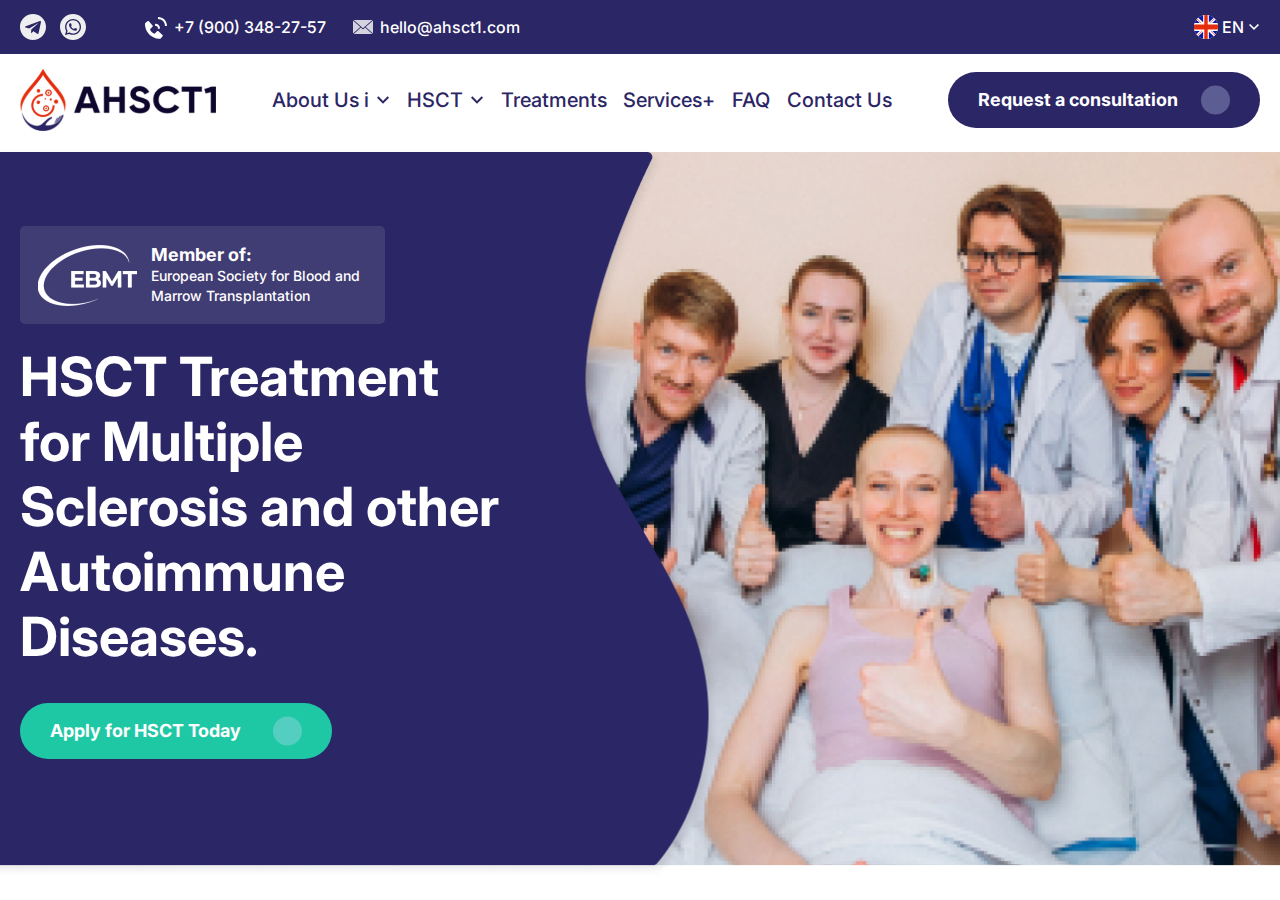
==== index.html @ 6e82b4ac "Add files via upload" ====
<!DOCTYPE html>

<html lang="ru">
	<!--Заголовок страницы, контейнер для других важных данных (не отображается)-->
	<head>
		<!--Заголовок страницы-->
		<title>Title</title>
		<link
			rel="icon"
			type="image/x-icon"
			sizes="192x192"
			href="img/favicon.ico"
		/>
		<!--===============================-->
		<!--Libs-->

			<!--JQ--><script src="libs/jquery.js"></script>

		<!--===============================-->
		<!--Css-->
			<link rel="stylesheet" href="css/style.css" />
		<!--===============================-->
		<meta charset="utf-8">
		<meta name="viewport" content="width=device-width">
		<meta name="format-detection" content="telephone=no">
	</head>
	<!-- Отображаемое тело страницы -->
	<body>
		<div class="wrapper">
			<header class="header">
				<div class="header-top">
					<div class="container">
						<div class="header-top__links">
							<div class="header-top__icon-link">
								<img src="img/header/Social.svg" alt="">
							</div>
							<div class="header-top__icon-link">
								<img src="img/header/Social2.svg" alt="">
							</div>
							<div class="header-top__link">
								<img src="img/header/Social3.svg" alt="">
								<span>
									+7 (900) 348-27-57
								</span>
							</div>
							<div class="header-top__link">
								<img src="img/header/Social4.svg" alt="">
								<span>
									hello@ahsct1.com
								</span>
							</div>
						</div>
						<div class="header-top__langvig">
							<img src="img/header/Social5.svg" alt="">
							<span>EN</span>
							<img src="img/header/Social6.svg" alt="">
						</div>
					</div>
				</div>
				<div class="header-bottom">
					<div class="container">
						<div class="header-bottom__logo">
							<img src="img/header/logo.svg" alt="">
						</div>
						<div class="header-bottom__list">
							<div class="header-bottom__link">
								About Us i <img src="img/header/Social7.svg" alt="">
							</div>
							<div class="header-bottom__link">
								HSCT <img src="img/header/Social7.svg" alt="">
							</div>
							<div class="header-bottom__link">
								Treatments
							</div>
							<div class="header-bottom__link">
								Services+
							</div>
							<div class="header-bottom__link">
								FAQ
							</div>
							<div class="header-bottom__link">
								Contact Us
							</div>
						</div>
						<div class="header-bottom__button">
							<span>
								Request a consultation
							</span>
							<img src="img/header/Social8.svg" alt="">
						</div>
					</div>
				</div>
			</header>
			<div class="index-blok">
				<div class="container">
					<div class="index-blok__body">
						<div class="index-blok__content">
							<div class="index-blok-header">
								<div class="index-blok-header__img">
									<img src="img/index-blok/2.png" alt="">
								</div>
								<div class="index-blok-header__content">
									<div class="index-blok-header__title">
										Member of:
									</div>
									<div class="index-blok-header__text">
										European Society for Blood and Marrow Transplantation
									</div>
								</div>
							</div>
							<div class="index-blok__title">
								HSCT Treatment  for Multiple Sclerosis and other Autoimmune Diseases.
							</div>
							<div class="index-blok__button">
								<span>
									Apply for HSCT Today
								</span>
								<img src="img/header/Social8.svg" alt="">
							</div>
						</div>
					</div>
				</div>
			</div>
		</div>
		<script src="js/custom.js"></script>
	</body>
</html>
---- css/style.css ----
@charset "UTF-8";
/*Обнуление*/
@import url("https://fonts.googleapis.com/css2?family=Inter:wght@400;500;700&display=swap");
* {
  padding: 0;
  margin: 0;
  border: 0; }

*, *:before, *:after {
  -moz-box-sizing: border-box;
  -webkit-box-sizing: border-box;
  box-sizing: border-box; }

:focus, :active {
  outline: none; }

a:focus, a:active {
  outline: none; }

nav, footer, header, aside {
  display: block; }

html, body {
  height: 100%;
  width: 100%;
  font-size: 100%;
  line-height: 1;
  font-size: 14px;
  -ms-text-size-adjust: 100%;
  -moz-text-size-adjust: 100%;
  -webkit-text-size-adjust: 100%; }

input, button, textarea {
  font-family: inherit; }

input::-ms-clear {
  display: none; }

button {
  cursor: pointer; }

button::-moz-focus-inner {
  padding: 0;
  border: 0; }

a, a:visited {
  text-decoration: none; }

a:hover {
  text-decoration: none; }

ul li {
  list-style: none; }

img {
  vertical-align: top; }

h1, h2, h3, h4, h5, h6 {
  font-size: inherit;
  font-weight: inherit; }

/*--------------------*/
/*Адаптив изображений*/
.ibg {
  background-position: center;
  background-size: cover;
  background-repeat: no-repeat;
  position: relative; }

.ibg img {
  width: 0;
  height: 0;
  position: absolute;
  top: 0;
  left: 0;
  opacity: 0;
  visibility: hidden; }

/*--------------------*/
@font-face {
  font-family: 'Geometria';
  src: url("../fonts/Geometria-Medium.eot");
  src: local("Geometria Medium"), local("Geometria-Medium"), url("../fonts/Geometria-Medium.eot?#iefix") format("embedded-opentype"), url("../fonts/Geometria-Medium.woff") format("woff"), url("../fonts/Geometria-Medium.ttf") format("truetype");
  font-weight: 500;
  font-style: normal; }

@font-face {
  font-family: 'Geometria';
  src: url("../fonts/Geometria.eot");
  src: local("Geometria"), url("../fonts/Geometria.eot?#iefix") format("embedded-opentype"), url("../fonts/Geometria.woff") format("woff"), url("../fonts/Geometria.ttf") format("truetype");
  font-weight: normal;
  font-style: normal; }

@font-face {
  font-family: 'Geometria';
  src: url("../fonts/Geometria-Bold.eot");
  src: local("Geometria Bold"), local("Geometria-Bold"), url("../fonts/Geometria-Bold.eot?#iefix") format("embedded-opentype"), url("../fonts/Geometria-Bold.woff") format("woff"), url("../fonts/Geometria-Bold.ttf") format("truetype");
  font-weight: bold;
  font-style: normal; }

.container {
  max-width: 1540px;
  margin: 0 auto;
  padding: 0 20px; }

@media (max-width: 1240px) {
  .container {
    max-width: 1064px; } }

@media (max-width: 1064px) {
  .container {
    max-width: 807px; } }

@media (max-width: 767px) {
  .container {
    max-width: none;
    padding: 0 15px; } }

.header-top {
  background: #2b2665;
  padding: 14px 0; }
  .header-top .container {
    font-size: 0;
    display: -webkit-box;
    display: -ms-flexbox;
    display: flex;
    -webkit-box-pack: justify;
    -ms-flex-pack: justify;
    justify-content: space-between;
    -webkit-box-align: center;
    -ms-flex-align: center;
    align-items: center; }

.header-top__links {
  display: -webkit-box;
  display: -ms-flexbox;
  display: flex;
  -webkit-box-align: center;
  -ms-flex-align: center;
  align-items: center; }

.header-top__icon-link {
  margin-right: 14px; }

.header-top__link {
  font-family: Inter;
  font-size: 16px;
  font-weight: 500;
  line-height: 19px;
  color: #fff;
  display: -webkit-box;
  display: -ms-flexbox;
  display: flex;
  -webkit-box-align: center;
  -ms-flex-align: center;
  align-items: center;
  margin-left: 45px; }
  .header-top__link img {
    margin-right: 5px; }
  .header-top__link:last-child {
    margin-left: 25px; }

.header-top__langvig {
  display: -webkit-box;
  display: -ms-flexbox;
  display: flex;
  -webkit-box-align: center;
  -ms-flex-align: center;
  align-items: center; }
  .header-top__langvig *:first-child {
    border-radius: 50%; }
  .header-top__langvig span {
    font-family: Inter;
    font-size: 16px;
    font-weight: 500;
    line-height: 19px;
    color: #fff;
    margin: 0 4px; }

.header-bottom {
  padding: 15px 0; }
  .header-bottom .container {
    font-size: 0;
    display: -webkit-box;
    display: -ms-flexbox;
    display: flex;
    -webkit-box-pack: justify;
    -ms-flex-pack: justify;
    justify-content: space-between;
    -webkit-box-align: center;
    -ms-flex-align: center;
    align-items: center; }

.header-bottom__list {
  display: -webkit-box;
  display: -ms-flexbox;
  display: flex;
  -webkit-box-pack: justify;
  -ms-flex-pack: justify;
  justify-content: space-between;
  -webkit-box-align: center;
  -ms-flex-align: center;
  align-items: center;
  -webkit-box-flex: 0;
  -ms-flex: 0 0 50%;
  flex: 0 0 50%; }

.header-bottom__link {
  font-family: Inter;
  font-size: 20px;
  font-weight: 500;
  line-height: 24px;
  color: #2b2665;
  display: -webkit-box;
  display: -ms-flexbox;
  display: flex;
  -webkit-box-align: center;
  -ms-flex-align: center;
  align-items: center; }
  .header-bottom__link img {
    margin-left: 8px; }

.header-bottom__button {
  -webkit-box-flex: 0;
  -ms-flex: 0 0 312px;
  flex: 0 0 312px;
  height: 56px;
  border-radius: 45px;
  background: #2b2665;
  padding: 0 30px;
  display: -webkit-box;
  display: -ms-flexbox;
  display: flex;
  -webkit-box-pack: justify;
  -ms-flex-pack: justify;
  justify-content: space-between;
  -webkit-box-align: center;
  -ms-flex-align: center;
  align-items: center; }
  .header-bottom__button span {
    font-family: Inter;
    font-size: 18px;
    font-weight: 700;
    line-height: 22px;
    color: #fff; }

.index-blok {
  background-image: url("../img/index-blok/1.png");
  background-position: center;
  background-size: cover;
  background-repeat: no-repeat;
  padding: 80px 0 120px; }

.index-blok__body {
  font-size: 0;
  display: -webkit-box;
  display: -ms-flexbox;
  display: flex;
  -webkit-box-pack: justify;
  -ms-flex-pack: justify;
  justify-content: space-between; }

.index-blok__content {
  -webkit-box-flex: 0;
  -ms-flex: 0 0 40%;
  flex: 0 0 40%; }

.index-blok-header {
  background: rgba(255, 255, 255, 0.1);
  border-radius: 5px;
  padding: 18px;
  max-width: 365px;
  margin-bottom: 20px;
  font-size: 0;
  display: -webkit-box;
  display: -ms-flexbox;
  display: flex;
  -webkit-box-pack: justify;
  -ms-flex-pack: justify;
  justify-content: space-between;
  -webkit-box-align: center;
  -ms-flex-align: center;
  align-items: center; }

.index-blok-header__img {
  -webkit-box-flex: 0;
  -ms-flex: 0 0 99px;
  flex: 0 0 99px; }
  .index-blok-header__img img {
    width: 100%; }

.index-blok-header__content {
  -webkit-box-flex: 1;
  -ms-flex: 1 1 auto;
  flex: 1 1 auto;
  padding-left: 14px; }

.index-blok-header__title {
  font-family: Inter;
  font-size: 18px;
  font-weight: 700;
  line-height: 22px;
  color: #fff; }

.index-blok-header__text {
  font-family: Inter;
  font-size: 14px;
  font-weight: 500;
  line-height: 20px;
  color: #fff; }

.index-blok__title {
  font-family: Inter;
  font-size: 54px;
  font-weight: 700;
  line-height: 65px;
  color: #fff;
  margin-bottom: 34px; }

.index-blok__button {
  -webkit-box-flex: 0;
  -ms-flex: 0 0 312px;
  flex: 0 0 312px;
  max-width: 312px;
  height: 56px;
  border-radius: 45px;
  background: #1fc8a5;
  padding: 0 30px;
  display: -webkit-box;
  display: -ms-flexbox;
  display: flex;
  -webkit-box-pack: justify;
  -ms-flex-pack: justify;
  justify-content: space-between;
  -webkit-box-align: center;
  -ms-flex-align: center;
  align-items: center; }
  .index-blok__button span {
    font-family: Inter;
    font-size: 18px;
    font-weight: 700;
    line-height: 22px;
    color: #fff; }
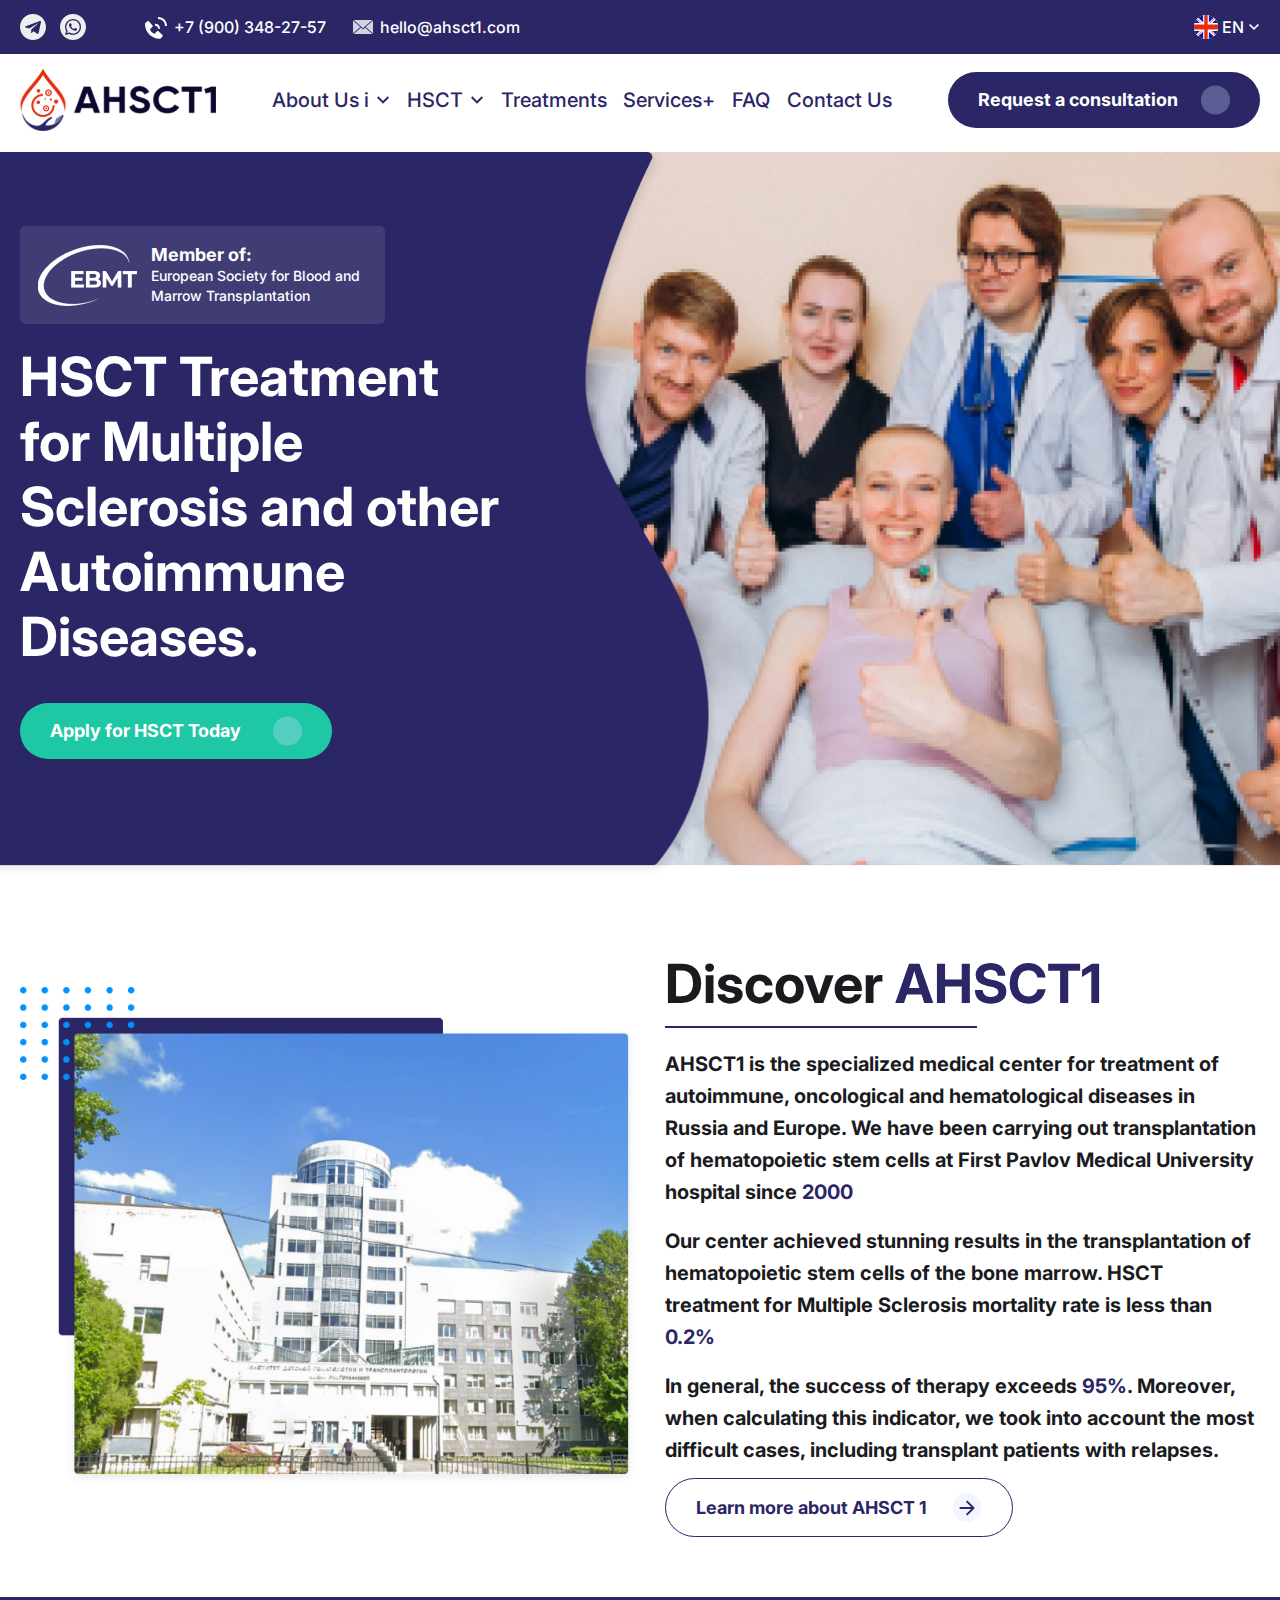
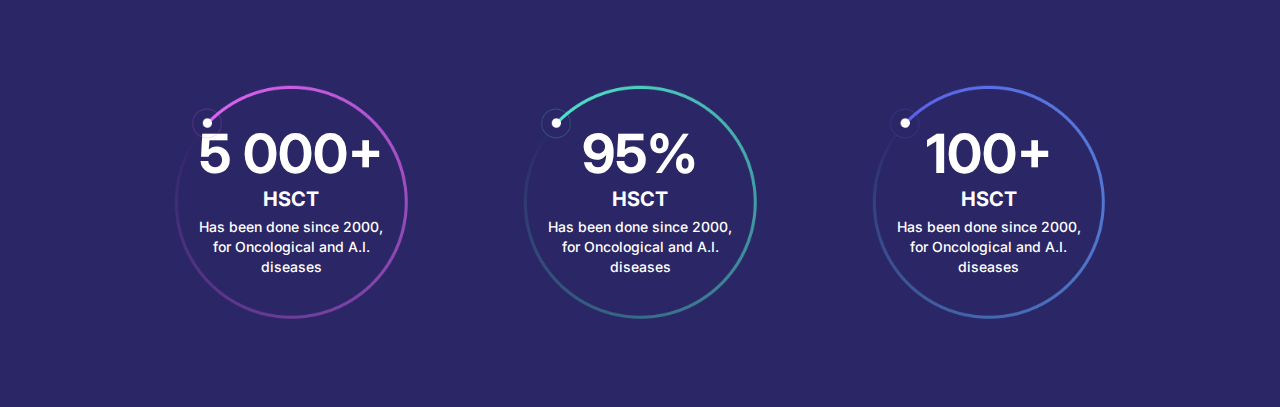
==== commit b41be8dc: "Add files via upload" ====
--- a/index.html
+++ b/index.html
@@ -122,6 +122,81 @@
 					</div>
 				</div>
 			</div>
+			<div class="text-blok">
+				<div class="container">
+					<div class="text-blok__body">
+						<div class="text-blok__img">
+							<img src="img/text-blok/1.png" alt="">
+						</div>
+						<div class="text-blok__content">
+							<div class="text-blok__title">
+								Discover <span>AHSCT1</span>
+							</div>
+							<div class="text-blok__text">
+								<p>
+									AHSCT1 is the specialized medical center for treatment of autoimmune, oncological and hematological diseases in Russia and Europe.
+									We have been carrying out transplantation of hematopoietic stem cells at First Pavlov Medical University hospital since <span>2000</span>
+								</p>
+								<p>
+									Our center achieved stunning results in the transplantation of
+									hematopoietic stem cells of the bone marrow. HSCT treatment for Multiple Sclerosis mortality rate is less than <span>0.2%</span>
+								</p>
+								<p>
+									In general, the success of therapy exceeds <span>95%</span>. Moreover, when calculating this indicator, we took into account the most difficult cases, including transplant patients with relapses.
+								</p>
+							</div>
+							<div class="text-blok__button">
+								<span>
+									Learn more about AHSCT 1
+								</span>
+								<img src="img/text-blok/2.svg" alt="">
+							</div>
+						</div>
+					</div>
+				</div>
+			</div>
+			<div class="statistics">
+				<div class="container">
+					<div class="statistics__body">
+						<div class="statistics-blok">
+							<img src="img/statistics/1.png" alt="">
+							<div class="statistics-blok__title">
+								5 000+
+							</div>
+							<div class="statistics-blok__sub-title">
+								HSCT
+							</div>
+							<div class="statistics-blok__text">
+								Has been done since 2000, for Oncological and A.I. diseases
+							</div>
+						</div>
+						<div class="statistics-blok">
+							<img src="img/statistics/2.png" alt="">
+							<div class="statistics-blok__title">
+								95%
+							</div>
+							<div class="statistics-blok__sub-title">
+								HSCT
+							</div>
+							<div class="statistics-blok__text">
+								Has been done since 2000, for Oncological and A.I. diseases
+							</div>
+						</div>
+						<div class="statistics-blok">
+							<img src="img/statistics/3.png" alt="">
+							<div class="statistics-blok__title">
+								100+
+							</div>
+							<div class="statistics-blok__sub-title">
+								HSCT
+							</div>
+							<div class="statistics-blok__text">
+								Has been done since 2000, for Oncological and A.I. diseases
+							</div>
+						</div>
+					</div>
+				</div>
+			</div>
 		</div>
 		<script src="js/custom.js"></script>
 	</body>
--- a/css/style.css
+++ b/css/style.css
@@ -341,3 +341,160 @@
     font-weight: 700;
     line-height: 22px;
     color: #fff; }
+
+.text-blok {
+  padding: 60px 0; }
+
+.text-blok__body {
+  font-size: 0;
+  display: -webkit-box;
+  display: -ms-flexbox;
+  display: flex;
+  -webkit-box-pack: justify;
+  -ms-flex-pack: justify;
+  justify-content: space-between;
+  -webkit-box-align: center;
+  -ms-flex-align: center;
+  align-items: center; }
+
+.text-blok__img {
+  -webkit-box-flex: 0;
+  -ms-flex: 0 0 50%;
+  flex: 0 0 50%; }
+  .text-blok__img img {
+    width: 100%; }
+
+.text-blok__content {
+  -webkit-box-flex: 0;
+  -ms-flex: 0 0 48%;
+  flex: 0 0 48%; }
+
+.text-blok__title {
+  font-family: Inter;
+  font-size: 54px;
+  font-weight: 700;
+  line-height: 65px;
+  color: #1a1b1e;
+  padding: 12px 0;
+  margin-bottom: 20px;
+  position: relative; }
+  .text-blok__title span {
+    color: #2b2665; }
+  .text-blok__title:before {
+    content: "";
+    display: block;
+    position: absolute;
+    left: 0;
+    bottom: 0;
+    width: 100%;
+    height: 2px;
+    max-width: 312px;
+    background: #2b2665; }
+
+.text-blok__text {
+  margin-bottom: 12px; }
+  .text-blok__text p {
+    font-family: Inter;
+    font-size: 20px;
+    font-weight: 700;
+    line-height: 32px;
+    color: #1a1b1e;
+    margin-bottom: 17px; }
+  .text-blok__text p:last-child {
+    margin-bottom: 0px; }
+  .text-blok__text p span {
+    color: #2b2665; }
+
+.text-blok__button {
+  max-width: 348px;
+  height: 59px;
+  border-radius: 49px;
+  border: 1px solid #2b2665;
+  padding: 0 30px;
+  font-size: 0;
+  display: -webkit-box;
+  display: -ms-flexbox;
+  display: flex;
+  -webkit-box-pack: justify;
+  -ms-flex-pack: justify;
+  justify-content: space-between;
+  -webkit-box-align: center;
+  -ms-flex-align: center;
+  align-items: center; }
+  .text-blok__button span {
+    font-family: Inter;
+    font-size: 18px;
+    font-weight: 700;
+    line-height: 22px;
+    color: #2b2665; }
+
+.statistics {
+  background: #2b2665;
+  padding: 60px 0; }
+
+.statistics__body {
+  font-size: 0;
+  display: -webkit-box;
+  display: -ms-flexbox;
+  display: flex;
+  -webkit-box-pack: justify;
+  -ms-flex-pack: justify;
+  justify-content: space-between;
+  -webkit-box-align: center;
+  -ms-flex-align: center;
+  align-items: center;
+  padding: 0 155px; }
+
+.statistics-blok {
+  -webkit-box-flex: 0;
+  -ms-flex: 0 0 25%;
+  flex: 0 0 25%;
+  padding: 70px 15px;
+  position: relative;
+  display: -webkit-box;
+  display: -ms-flexbox;
+  display: flex;
+  -webkit-box-pack: center;
+  -ms-flex-pack: center;
+  justify-content: center;
+  -webkit-box-align: center;
+  -ms-flex-align: center;
+  align-items: center;
+  -webkit-box-orient: vertical;
+  -webkit-box-direction: normal;
+  -ms-flex-direction: column;
+  flex-direction: column; }
+  .statistics-blok img {
+    position: absolute;
+    left: 50%;
+    top: 50%;
+    -webkit-transform: translate(-50%, -50%);
+    -ms-transform: translate(-50%, -50%);
+    transform: translate(-50%, -50%);
+    width: 100%; }
+
+.statistics-blok__title {
+  font-family: Inter;
+  font-size: 54px;
+  font-weight: 700;
+  line-height: 100%;
+  text-align: center;
+  color: #fff;
+  margin-bottom: 4px; }
+
+.statistics-blok__sub-title {
+  font-family: Inter;
+  font-size: 20px;
+  font-weight: 700;
+  line-height: 28px;
+  text-align: center;
+  color: #fff;
+  margin-bottom: 4px; }
+
+.statistics-blok__text {
+  font-family: Inter;
+  font-size: 14px;
+  font-weight: 500;
+  line-height: 20px;
+  text-align: center;
+  color: #fff; }
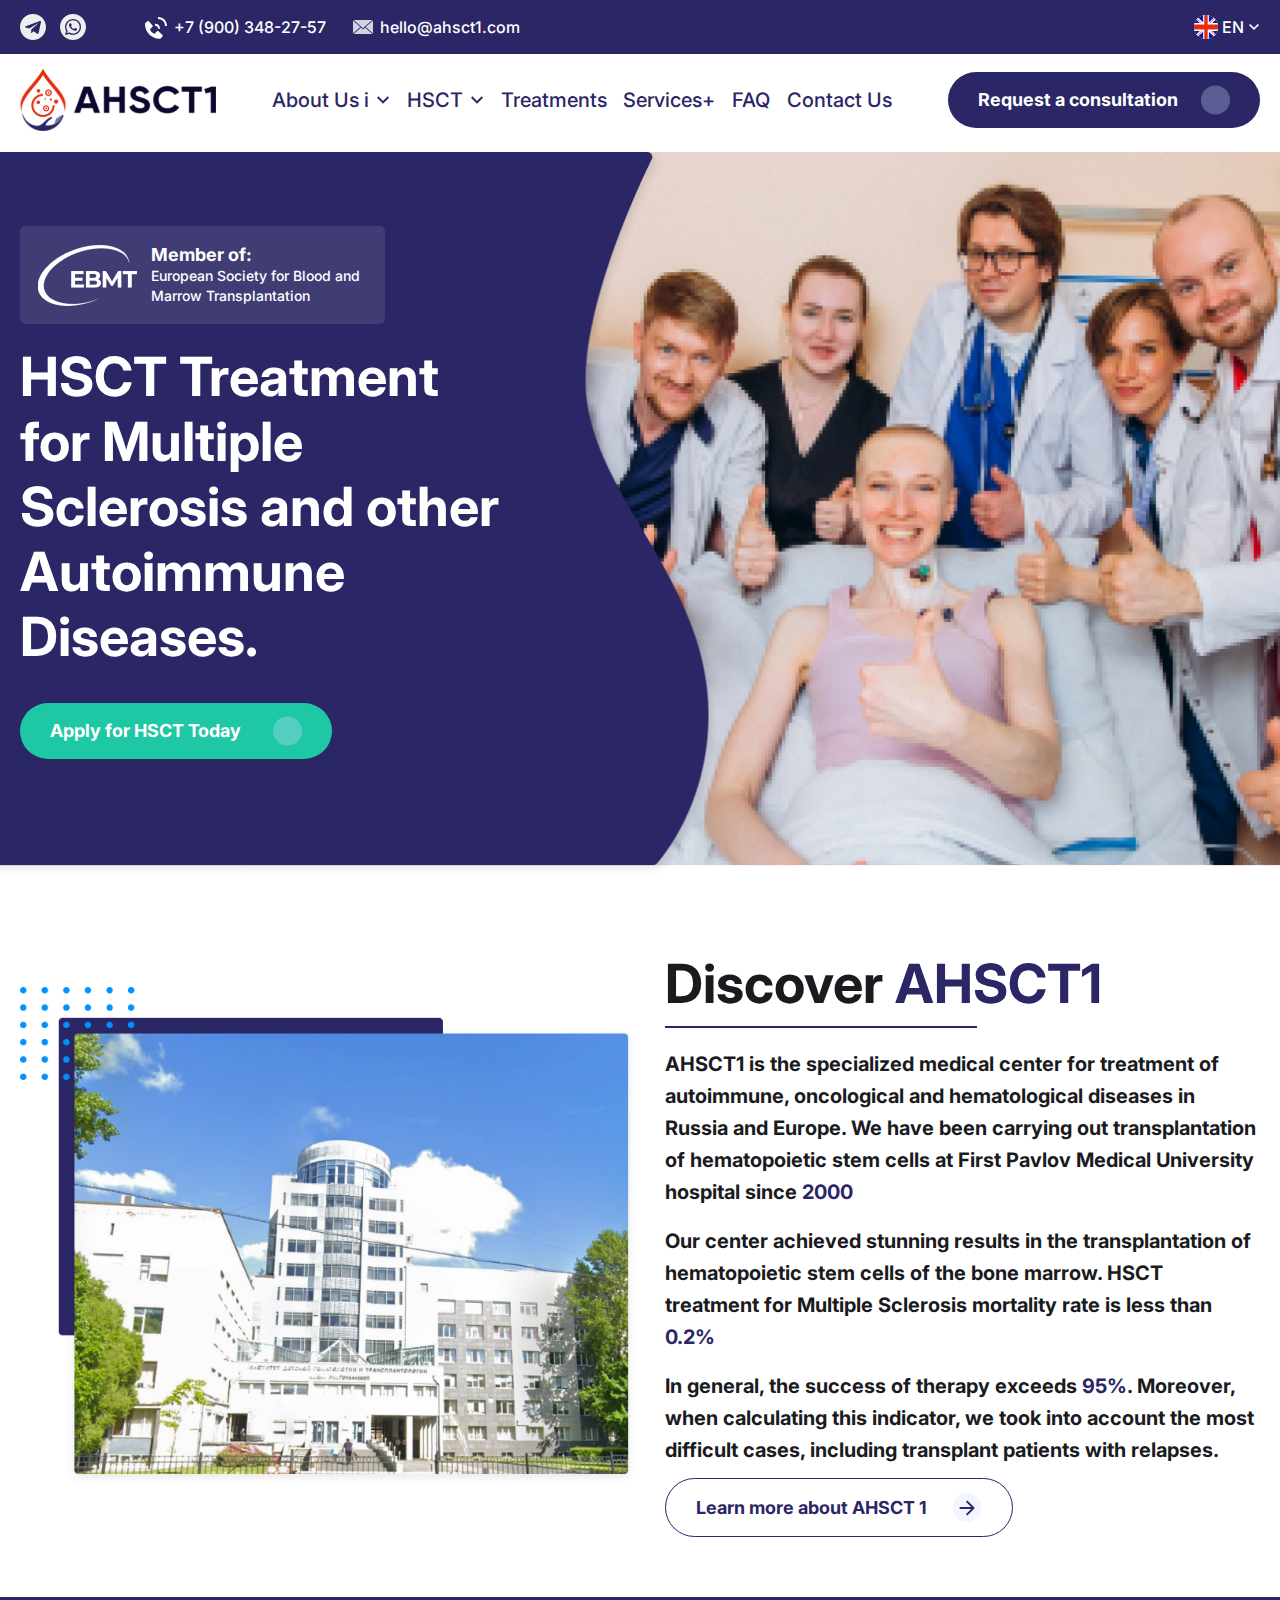
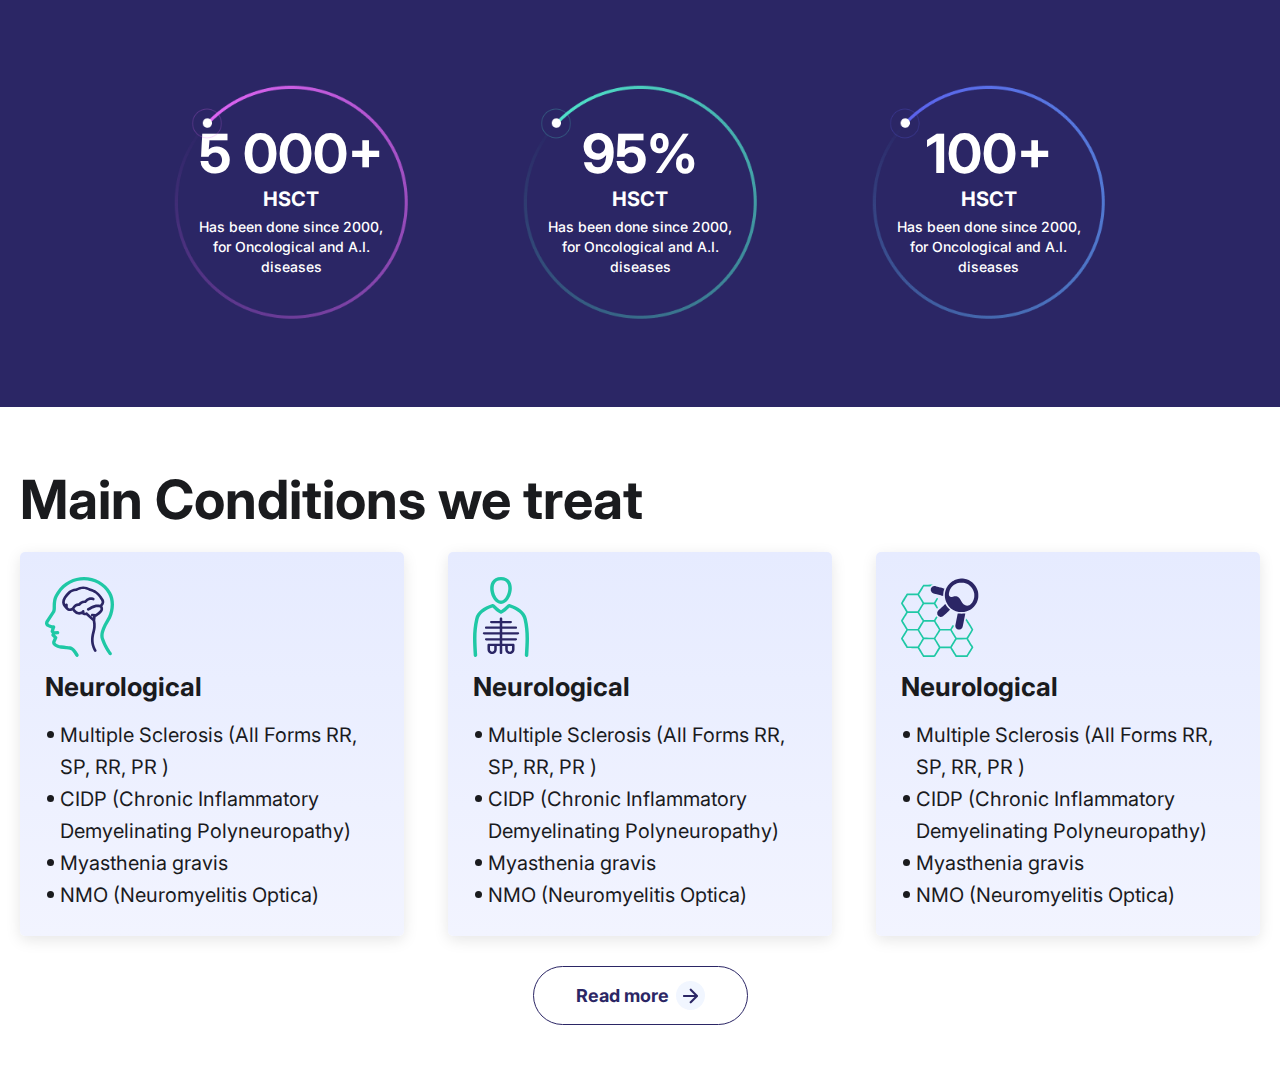
==== commit 7c8bf32e: "Add files via upload" ====
--- a/index.html
+++ b/index.html
@@ -197,6 +197,87 @@
 					</div>
 				</div>
 			</div>
+			<div class="diseases">
+				<div class="container">
+					<div class="diseases__title">
+						Main Conditions we treat
+					</div>
+					<div class="diseases__body">
+						<div class="diseases-blok">
+							<div class="diseases-blok__img">
+								<img src="img/diseases/icon.svg" alt="">
+							</div>
+							<div class="diseases-blok__title">
+								Neurological
+							</div>
+							<div class="diseases-blok__list">
+								<p>
+									Multiple Sclerosis (All Forms RR, SP, RR, PR )
+								</p>
+								<p>
+									CIDP (Chronic Inflammatory Demyelinating Polyneuropathy)
+								</p>
+								<p>
+									Myasthenia gravis
+								</p>
+								<p>
+									NMO (Neuromyelitis Optica)
+								</p>
+							</div>
+						</div>
+						<div class="diseases-blok">
+							<div class="diseases-blok__img">
+								<img src="img/diseases/icon2.svg" alt="">
+							</div>
+							<div class="diseases-blok__title">
+								Neurological
+							</div>
+							<div class="diseases-blok__list">
+								<p>
+									Multiple Sclerosis (All Forms RR, SP, RR, PR )
+								</p>
+								<p>
+									CIDP (Chronic Inflammatory Demyelinating Polyneuropathy)
+								</p>
+								<p>
+									Myasthenia gravis
+								</p>
+								<p>
+									NMO (Neuromyelitis Optica)
+								</p>
+							</div>
+						</div>
+						<div class="diseases-blok">
+							<div class="diseases-blok__img">
+								<img src="img/diseases/icon3.svg" alt="">
+							</div>
+							<div class="diseases-blok__title">
+								Neurological
+							</div>
+							<div class="diseases-blok__list">
+								<p>
+									Multiple Sclerosis (All Forms RR, SP, RR, PR )
+								</p>
+								<p>
+									CIDP (Chronic Inflammatory Demyelinating Polyneuropathy)
+								</p>
+								<p>
+									Myasthenia gravis
+								</p>
+								<p>
+									NMO (Neuromyelitis Optica)
+								</p>
+							</div>
+						</div>
+					</div>
+					<div class="diseases-button">
+						<span>
+							Read more
+						</span>
+						<img src="img/diseases/1.png" alt="">
+					</div>
+				</div>
+			</div>
 		</div>
 		<script src="js/custom.js"></script>
 	</body>
--- a/css/style.css
+++ b/css/style.css
@@ -498,3 +498,93 @@
   line-height: 20px;
   text-align: center;
   color: #fff; }
+
+.diseases {
+  padding: 60px 0; }
+
+.diseases__title {
+  font-family: Inter;
+  font-size: 54px;
+  font-weight: 700;
+  line-height: 65px;
+  margin-bottom: 20px;
+  color: #1a1b1e; }
+
+.diseases__body {
+  font-size: 0;
+  display: -webkit-box;
+  display: -ms-flexbox;
+  display: flex;
+  -webkit-box-pack: justify;
+  -ms-flex-pack: justify;
+  justify-content: space-between; }
+
+.diseases-blok {
+  -webkit-box-flex: 0;
+  -ms-flex: 0 0 31%;
+  flex: 0 0 31%;
+  background: -webkit-gradient(linear, left top, left bottom, from(#E6EBFF), to(#F2F4FF));
+  background: -webkit-linear-gradient(top, #E6EBFF 0%, #F2F4FF 100%);
+  background: -o-linear-gradient(top, #E6EBFF 0%, #F2F4FF 100%);
+  background: linear-gradient(180deg, #E6EBFF 0%, #F2F4FF 100%);
+  -webkit-box-shadow: 0px 4px 15px 0px rgba(0, 0, 0, 0.1);
+  box-shadow: 0px 4px 15px 0px rgba(0, 0, 0, 0.1);
+  border-radius: 5px;
+  padding: 25px; }
+
+.diseases-blok__img {
+  height: 80px;
+  margin-bottom: 14px; }
+  .diseases-blok__img img {
+    height: 100%; }
+
+.diseases-blok__title {
+  font-family: Inter;
+  font-size: 26px;
+  font-weight: 700;
+  line-height: 31px;
+  margin-bottom: 17px;
+  color: #1a1b1e; }
+
+.diseases-blok__list p {
+  font-family: Inter;
+  font-size: 20px;
+  font-weight: 400;
+  line-height: 32px;
+  color: #1a1b1e;
+  padding-left: 15px;
+  position: relative; }
+
+.diseases-blok__list p:before {
+  content: "";
+  width: 7px;
+  height: 7px;
+  border-radius: 50%;
+  position: absolute;
+  display: block;
+  left: 2px;
+  top: 12px;
+  background: #1a1b1e; }
+
+.diseases-button {
+  border: 1px solid #2b2665;
+  width: 215px;
+  height: 59px;
+  border-radius: 49px;
+  margin: 30px auto 0;
+  display: -webkit-box;
+  display: -ms-flexbox;
+  display: flex;
+  -webkit-box-pack: center;
+  -ms-flex-pack: center;
+  justify-content: center;
+  -webkit-box-align: center;
+  -ms-flex-align: center;
+  align-items: center; }
+  .diseases-button span {
+    font-family: Inter;
+    font-size: 18px;
+    font-weight: 700;
+    line-height: 22px;
+    color: #2b2665;
+    padding-right: 7px; }
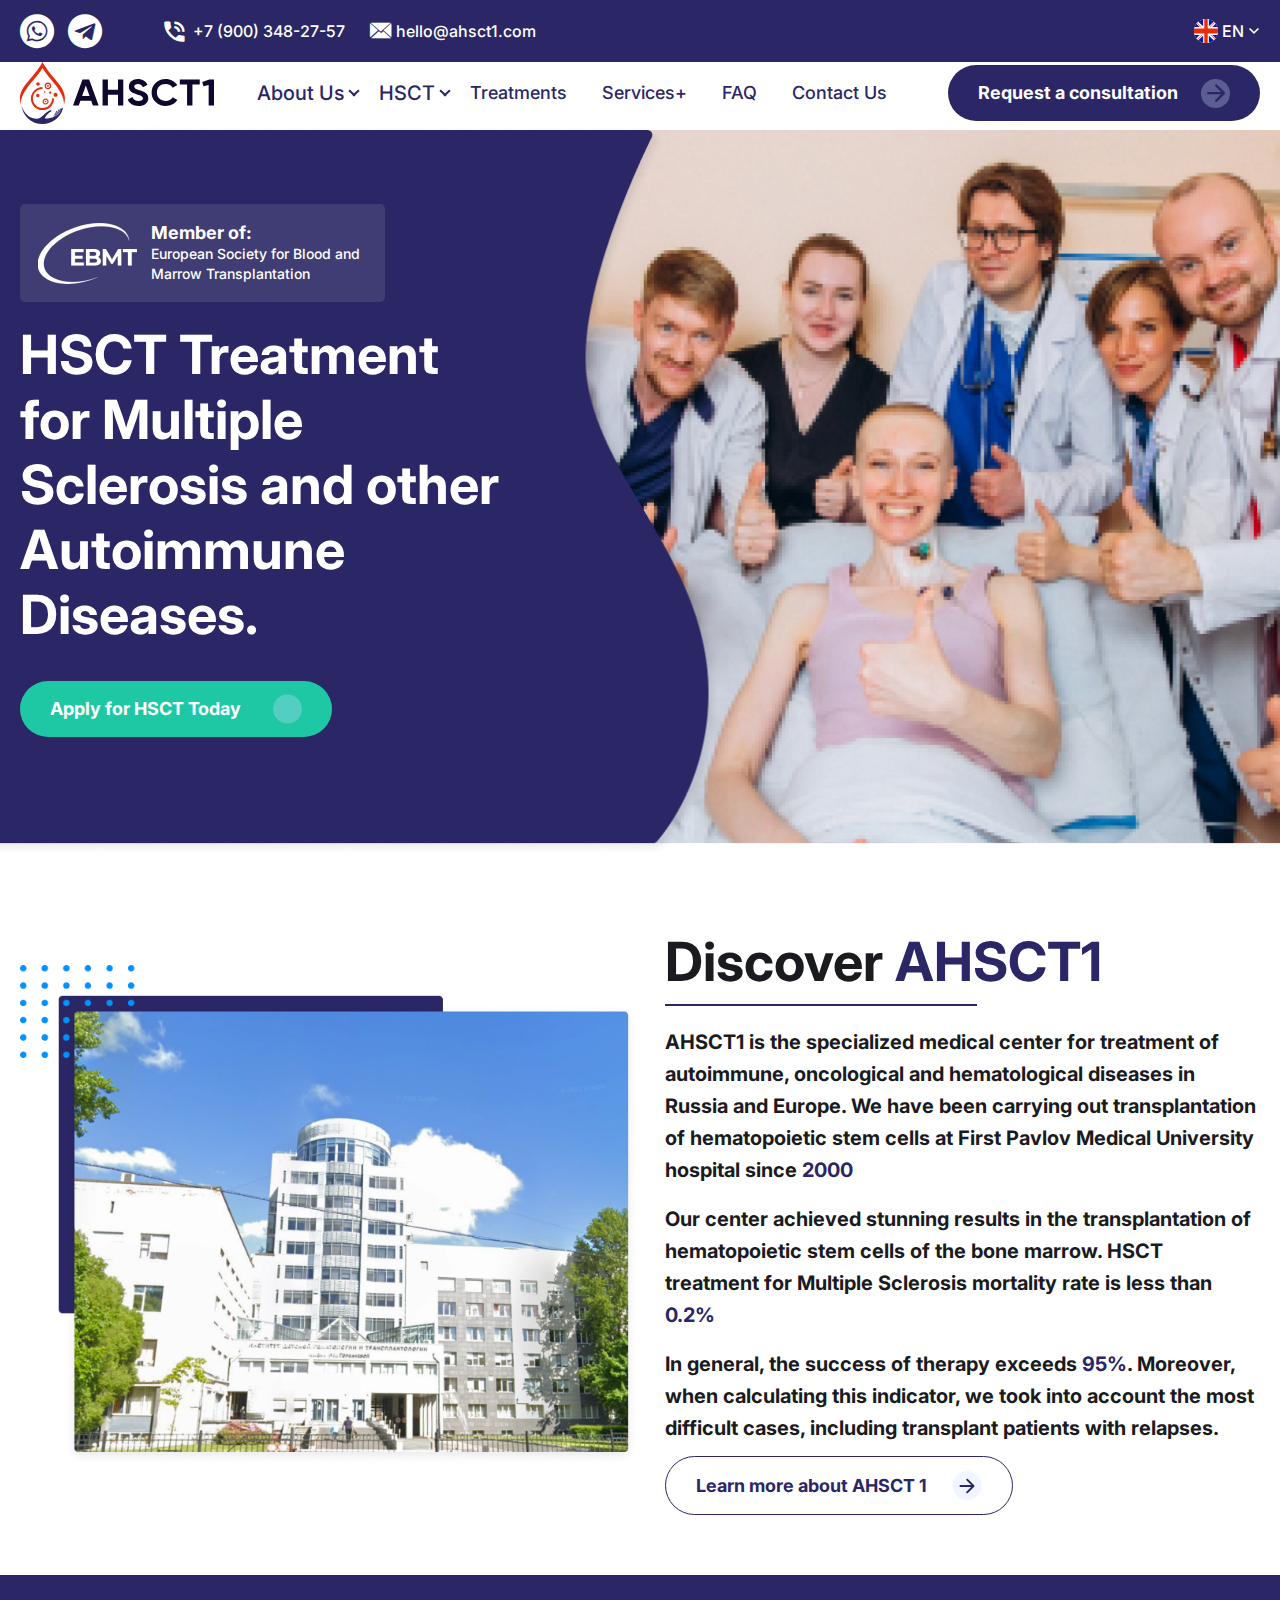
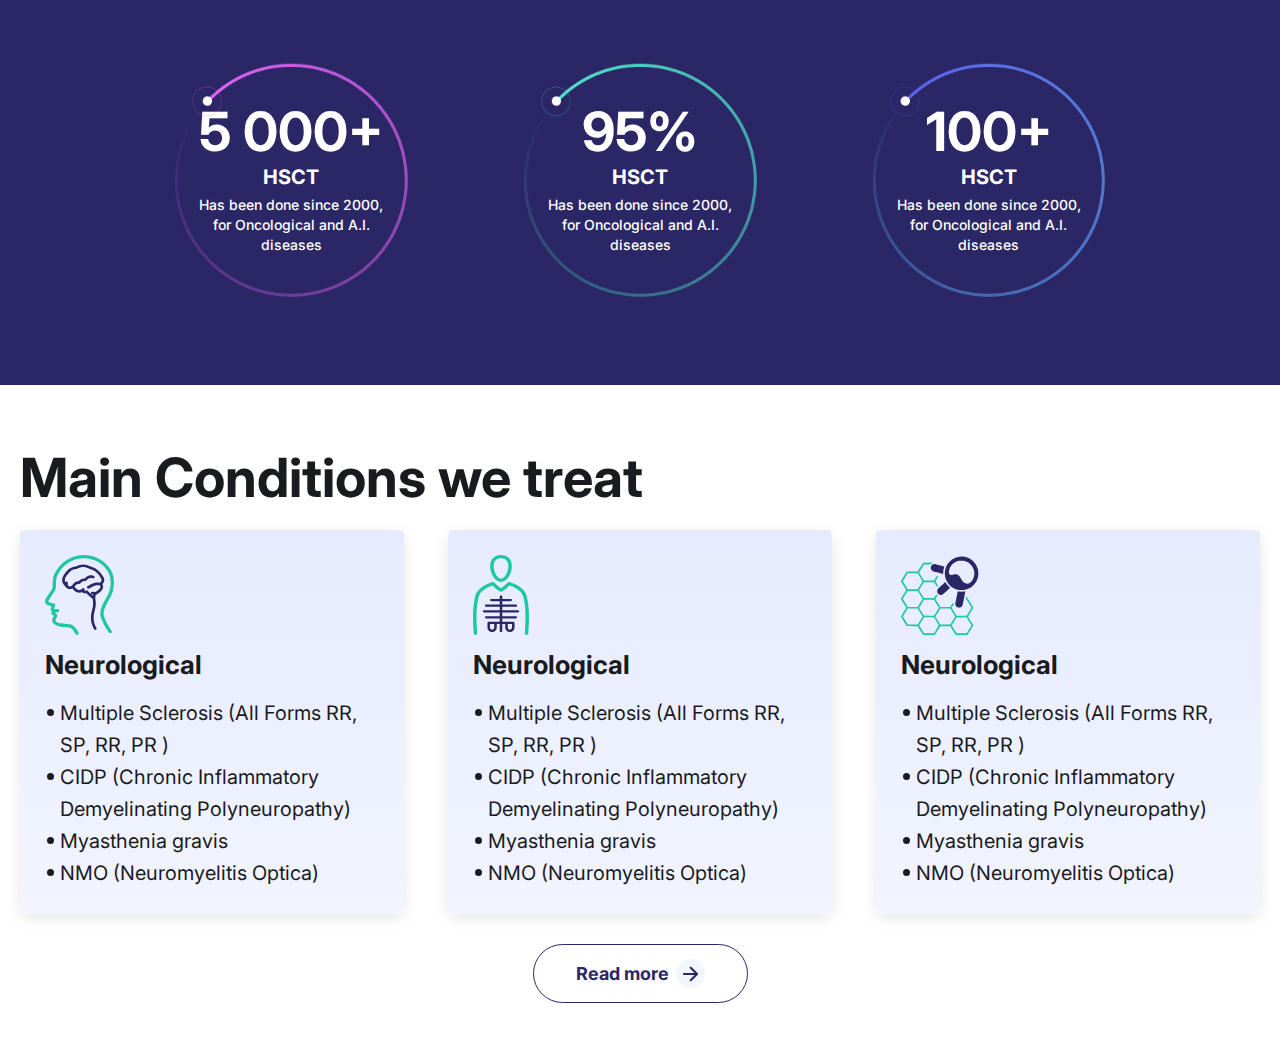
==== commit 42e20772: "Add files via upload" ====
--- a/index.html
+++ b/index.html
@@ -31,24 +31,20 @@
 				<div class="header-top">
 					<div class="container">
 						<div class="header-top__links">
-							<div class="header-top__icon-link">
-								<img src="img/header/Social.svg" alt="">
-							</div>
-							<div class="header-top__icon-link">
-								<img src="img/header/Social2.svg" alt="">
-							</div>
-							<div class="header-top__link">
-								<img src="img/header/Social3.svg" alt="">
-								<span>
+							<a href="#" class="header-top__icon-link icon-watsap"></a>
+							<a href="#" class="header-top__icon-link icon-telegram"></a>
+							<a href="#" class="header-top__link">
+								<span class="header-top__link_icon icon-phone_in_talk"></span>
+								<span class="text">
 									+7 (900) 348-27-57
 								</span>
-							</div>
-							<div class="header-top__link">
-								<img src="img/header/Social4.svg" alt="">
-								<span>
+							</a>
+							<a href="#" class="header-top__link">
+								<span class="header-top__link_icon icon-envelope"></span>
+								<span class="text">
 									hello@ahsct1.com
 								</span>
-							</div>
+							</a>
 						</div>
 						<div class="header-top__langvig">
 							<img src="img/header/Social5.svg" alt="">
@@ -59,34 +55,80 @@
 				</div>
 				<div class="header-bottom">
 					<div class="container">
-						<div class="header-bottom__logo">
+						<a href="" class="header-bottom__logo">
 							<img src="img/header/logo.svg" alt="">
-						</div>
-						<div class="header-bottom__list">
-							<div class="header-bottom__link">
-								About Us i <img src="img/header/Social7.svg" alt="">
-							</div>
-							<div class="header-bottom__link">
-								HSCT <img src="img/header/Social7.svg" alt="">
-							</div>
-							<div class="header-bottom__link">
-								Treatments
-							</div>
-							<div class="header-bottom__link">
-								Services+
-							</div>
-							<div class="header-bottom__link">
-								FAQ
-							</div>
-							<div class="header-bottom__link">
-								Contact Us
-							</div>
-						</div>
+						</a>
+						<nav data-da=".burger-wrapper__bodu, 767, last" class="header__nav">
+							<ul data-spollers="767,max" data-one-spoller class="header__list menu__list">
+								<li class="header__link _header-list-wrapper">
+									<div class="header__link_title menu__link">
+										<a href="" class="link-white-hover">About Us</a>
+										<span class="header__link_icon _menu__icon"></span>
+									</div>
+									<button tabindex="-1" type="button" data-spoller class="header-button-mb"></button>
+									<ul class="menu__sub-list _menu__wrapper">
+										<li>
+											<a href="#" class="menu__sub-link link-blek-hover">Trading Platform</a>
+										</li>
+										<li>
+											<a href="#" class="menu__sub-link link-blek-hover">Account Types</a>
+										</li>
+										<li>
+											<a href="#" class="menu__sub-link link-blek-hover">Deposit & Withdrawals</a>
+										</li>
+										<li>
+											<a href="#" class="menu__sub-link link-blek-hover">Economic Calendar</a>
+										</li>
+										<li>
+											<a href="#" class="menu__sub-link link-blek-hover">Promotions</a>
+										</li>
+									</ul>
+								</li>
+								<li class="header__link _header-list-wrapper">
+									<div class="header__link_title menu__link">
+										<a href="" class="link-white-hover">HSCT</a>
+										<span class="header__link_icon _menu__icon"></span>
+									</div>
+									<button tabindex="-1" type="button" data-spoller class="header-button-mb"></button>
+									<ul class="menu__sub-list _menu__wrapper">
+										<li>
+											<a href="#" class="menu__sub-link link-blek-hover">Chapter N1</a>
+										</li>
+										<li>
+											<a href="#" class="menu__sub-link link-blek-hover">Chapter N2</a>
+										</li>
+										<li>
+											<a href="#" class="menu__sub-link link-blek-hover">Chapter N3</a>
+										</li>
+									</ul>
+								</li>
+								<li class="header__link">
+									<a href="" class="menu__link link-white-hover">
+										Treatments
+									</a>
+								</li>
+								<li class="header__link">
+									<a href="" class="menu__link link-white-hover">
+										Services+
+									</a>
+								</li>
+								<li class="header__link">
+									<a href="" class="menu__link link-white-hover">
+										FAQ
+									</a>
+								</li>
+								<li class="header__link">
+									<a href="" class="menu__link link-white-hover">
+										Contact Us
+									</a>
+								</li>
+							</ul>
+						</nav>
 						<div class="header-bottom__button">
-							<span>
+							<span class="header-bottom__button_text">
 								Request a consultation
 							</span>
-							<img src="img/header/Social8.svg" alt="">
+							<span class="header-bottom__button_icon icon-button"></span>
 						</div>
 					</div>
 				</div>
--- a/css/style.css
+++ b/css/style.css
@@ -97,6 +97,69 @@
   src: local("Geometria Bold"), local("Geometria-Bold"), url("../fonts/Geometria-Bold.eot?#iefix") format("embedded-opentype"), url("../fonts/Geometria-Bold.woff") format("woff"), url("../fonts/Geometria-Bold.ttf") format("truetype");
   font-weight: bold;
   font-style: normal; }
+
+@font-face {
+  font-family: 'icomoon';
+  src: url("../fonts/icomoon.eot?wuj431");
+  src: url("../fonts/icomoon.eot?wuj431#iefix") format("embedded-opentype"), url("../fonts/icomoon.ttf?wuj431") format("truetype"), url("../fonts/icomoon.woff?wuj431") format("woff"), url("../fonts/icomoon.svg?wuj431#icomoon") format("svg");
+  font-weight: normal;
+  font-style: normal;
+  font-display: block; }
+
+[class^="icon-"], [class*=" icon-"] {
+  /* use !important to prevent issues with browser extensions that change fonts */
+  font-family: 'icomoon' !important;
+  speak: never;
+  font-style: normal;
+  font-weight: normal;
+  font-variant: normal;
+  text-transform: none;
+  line-height: 1;
+  /* Better Font Rendering =========== */
+  -webkit-font-smoothing: antialiased;
+  -moz-osx-font-smoothing: grayscale; }
+
+.icon-phone_in_talk:before {
+  content: "\e900"; }
+
+.icon-button:before {
+  content: "\e901"; }
+
+.icon-slaider-left:before {
+  content: "\e902"; }
+
+.icon-slaider-reght:before {
+  content: "\e903"; }
+
+.icon-coolicon:before {
+  content: "\e904"; }
+
+.icon-pointer-reght:before {
+  content: "\e905"; }
+
+.icon-cards:before {
+  content: "\e906"; }
+
+.icon-envelope:before {
+  content: "\e907"; }
+
+.icon-watsap:before {
+  content: "\e909"; }
+
+.icon-telegram:before {
+  content: "\e90a"; }
+
+.icon-facebook:before {
+  content: "\e90b"; }
+
+.icon-instagram-black:before {
+  content: "\e90c"; }
+
+.icon-instagram:before {
+  content: "\e90d"; }
+
+.icon-pointer:before {
+  content: "\e90e"; }
 
 .container {
   max-width: 1540px;
@@ -140,7 +203,11 @@
   align-items: center; }
 
 .header-top__icon-link {
-  margin-right: 14px; }
+  margin-right: 14px;
+  font-size: 34px;
+  color: #fff; }
+  .header-top__icon-link:before {
+    border-radius: 50%; }
 
 .header-top__link {
   font-family: Inter;
@@ -155,8 +222,10 @@
   -ms-flex-align: center;
   align-items: center;
   margin-left: 45px; }
-  .header-top__link img {
+  .header-top__link span.header-top__link_icon {
     margin-right: 5px; }
+  .header-top__link span.icon-phone_in_talk {
+    font-size: 27px; }
   .header-top__link:last-child {
     margin-left: 25px; }
 
@@ -177,19 +246,17 @@
     color: #fff;
     margin: 0 4px; }
 
-.header-bottom {
-  padding: 15px 0; }
-  .header-bottom .container {
-    font-size: 0;
-    display: -webkit-box;
-    display: -ms-flexbox;
-    display: flex;
-    -webkit-box-pack: justify;
-    -ms-flex-pack: justify;
-    justify-content: space-between;
-    -webkit-box-align: center;
-    -ms-flex-align: center;
-    align-items: center; }
+.header-bottom .container {
+  font-size: 0;
+  display: -webkit-box;
+  display: -ms-flexbox;
+  display: flex;
+  -webkit-box-pack: justify;
+  -ms-flex-pack: justify;
+  justify-content: space-between;
+  -webkit-box-align: center;
+  -ms-flex-align: center;
+  align-items: center; }
 
 .header-bottom__list {
   display: -webkit-box;
@@ -237,19 +304,392 @@
   -webkit-box-align: center;
   -ms-flex-align: center;
   align-items: center; }
-  .header-bottom__button span {
+  .header-bottom__button span.header-bottom__button_text {
     font-family: Inter;
     font-size: 18px;
     font-weight: 700;
     line-height: 22px;
     color: #fff; }
-
+  .header-bottom__button span.header-bottom__button_icon {
+    background: rgba(205, 222, 255, 0.3);
+    color: #2b2665;
+    font-size: 18px;
+    width: 29px;
+    height: 29px;
+    border-radius: 50%;
+    display: -webkit-box;
+    display: -ms-flexbox;
+    display: flex;
+    -webkit-box-pack: center;
+    -ms-flex-pack: center;
+    justify-content: center;
+    -webkit-box-align: center;
+    -ms-flex-align: center;
+    align-items: center; }
+
+@media (min-width: 1064px) {
+  .header-logo_hover-link .header-logo_hover-img,
+  .header-logo_hover-link .header-logo_hover-content {
+    -webkit-transition: all 0.3s ease 0s;
+    -o-transition: all 0.3s ease 0s;
+    transition: all 0.3s ease 0s; }
+  .header-logo_hover-link:hover .header-logo_hover-img {
+    opacity: 1 !important;
+    visibility: visible !important;
+    z-index: 20; } }
+
+.header__list {
+  -webkit-box-flex: 1;
+  -ms-flex: 1 1 auto;
+  flex: 1 1 auto;
+  padding: 0 6px;
+  display: -webkit-box;
+  display: -ms-flexbox;
+  display: flex;
+  -webkit-box-pack: justify;
+  -ms-flex-pack: justify;
+  justify-content: space-between;
+  -webkit-box-align: center;
+  -ms-flex-align: center;
+  align-items: center; }
+  @media (max-width: 1280px) {
+    .header__list {
+      padding: 0 5px;
+      padding-left: 15px; } }
+  @media (max-width: 970px) {
+    .header__list {
+      max-width: 370px; } }
+  @media (min-width: 767px) {
+    .header__list {
+      -webkit-box-ordinal-group: 2;
+      -ms-flex-order: 1;
+      order: 1; } }
+  @media (max-width: 767px) {
+    .header__list {
+      max-width: none;
+      padding-left: 0;
+      display: block !important; } }
+
+.header__link {
+  font-family: Inter;
+  font-size: 20px;
+  font-weight: 500;
+  line-height: 24px;
+  padding: 35px 20px; }
+  .header__link a {
+    text-decoration: none !important;
+    color: #2b2665; }
+  @media (max-width: 1280px) {
+    .header__link {
+      padding: 15px 3px;
+      padding-right: 17px;
+      font-size: 18px;
+      margin-right: 15px; } }
+  @media (max-width: 970px) {
+    .header__link {
+      font-size: 14px; } }
+  @media (max-width: 767px) {
+    .header__link {
+      border-top: 1px solid rgba(18, 18, 18, 0.3);
+      margin: 0 !important; }
+      .header__link:last-child {
+        border-bottom: 1px solid rgba(18, 18, 18, 0.3); }
+      .header__link > a {
+        font-family: Onest;
+        font-size: 40px;
+        font-weight: 500;
+        line-height: 56px;
+        color: #696E7E; } }
+  @media (max-width: 480px) {
+    .header__link > a {
+      font-size: 30px;
+      line-height: 42px; } }
+  @media (max-width: 360px) {
+    .header__link > a {
+      font-size: 24px;
+      line-height: 33px; } }
+  @media (min-width: 767.1px) {
+    .header__link button {
+      max-height: 0 !important;
+      display: none; } }
+
+.header__link_title {
+  position: relative;
+  -webkit-transition: all 0.3s ease 0s;
+  -o-transition: all 0.3s ease 0s;
+  transition: all 0.3s ease 0s;
+  background: none;
+  text-align: left;
+  /*&:before {
+		content: "";
+		display: inline-block;
+		position: absolute;
+		right: 5px;
+		top: 50%;
+		transform: translateY(-50%) rotate(90deg);
+		width: 0;
+		height: 0;
+		transition: all 0.3s ease 0s;
+
+		border-top: 4.5px solid transparent;
+		border-left: 7px solid #fff;
+		border-bottom: 4.5px solid transparent;
+	}*/ }
+  .header__link_title a {
+    text-decoration: none !important;
+    position: relative;
+    z-index: 10;
+    font-family: Inter;
+    font-size: 20px;
+    font-weight: 500;
+    line-height: 24px;
+    color: #2b2665; }
+  .header__link_title a:before,
+  .header__link_title a:after {
+    content: "";
+    position: absolute;
+    display: block;
+    width: 8px;
+    height: 2px;
+    background: #2b2665;
+    right: -12px;
+    top: 50%;
+    -webkit-transition: all 0.3s ease 0s;
+    -o-transition: all 0.3s ease 0s;
+    transition: all 0.3s ease 0s; }
+  .header__link_title a:before {
+    -webkit-transform: translateY(-50%) rotate(43deg);
+    -ms-transform: translateY(-50%) rotate(43deg);
+    transform: translateY(-50%) rotate(43deg); }
+  .header__link_title a:after {
+    right: -16px;
+    -webkit-transform: translateY(-50%) rotate(-43deg);
+    -ms-transform: translateY(-50%) rotate(-43deg);
+    transform: translateY(-50%) rotate(-43deg); }
+  @media (max-width: 1280px) {
+    .header__link_title {
+      /*&:before {
+			right: 0;
+		}*/ } }
+  @media (max-width: 970px) {
+    .header__link_title a {
+      font-size: 14px; } }
+  @media (max-width: 767px) {
+    .header__link_title {
+      display: inline-block !important;
+      padding-right: 120px; }
+      .header__link_title a {
+        font-family: Onest;
+        font-size: 40px;
+        font-weight: 500;
+        line-height: 56px;
+        color: #696E7E !important; } }
+  @media (max-width: 480px) {
+    .header__link_title {
+      padding-right: 90px; }
+      .header__link_title a {
+        font-size: 30px;
+        line-height: 42px; } }
+  @media (max-width: 360px) {
+    .header__link_title a {
+      font-size: 24px;
+      line-height: 33px; } }
+
+/*.header__link_icon {
+	content: "";
+	display: inline-block;
+	//position: absolute;
+	position: relative;
+	width: 12px !important;
+	height: 2px !important;
+	background: rgba(43, 38, 101, 1);
+	right: -15px;
+	top: 50%;
+	//transform: translateY(-50%) rotate(90deg);
+	width: 0;
+	height: 0;
+	transition: all 0.3s ease 0s;
+
+	border-top: 4.5px solid transparent;
+	border-left: 7px solid rgba(43, 38, 101, 1);
+	border-bottom: 4.5px solid transparent;
+
+	@media (max-width: 1280px) {
+		right: 0;
+	}
+	@media (max-width: 767px) {
+		border-left: 7px solid #696E7E;
+		position: relative;
+		top: 48%;
+		display: none;
+	}
+}*/
+.menu__list > li {
+  position: relative; }
+
+.menu__link {
+  color: #fff; }
+
+.menu__sub-list {
+  position: absolute;
+  top: 90%;
+  left: 0px;
+  background: #fff;
+  -webkit-box-shadow: 0px 4px 10px 0px rgba(0, 0, 0, 0.2);
+  box-shadow: 0px 4px 10px 0px rgba(0, 0, 0, 0.2);
+  border-radius: 5px;
+  padding: 20px 15px;
+  min-width: 214px; }
+  @media (min-width: 767.1px) {
+    .menu__sub-list.menu__sub-list_while-bacgraund {
+      -webkit-box-shadow: 0px 4px 10px 0px rgba(0, 0, 0, 0.2);
+      box-shadow: 0px 4px 10px 0px rgba(0, 0, 0, 0.2); } }
+  @media (max-width: 767px) {
+    .menu__sub-list {
+      border-radius: 0 !important; } }
+
+.menu__sub-list li {
+  margin: 0 0 10px 0; }
+
+.menu__sub-list li:last-child {
+  margin: 0; }
+
+.menu__sub-link {
+  font-family: Inter;
+  font-size: 20px;
+  font-weight: 500;
+  line-height: 24px;
+  color: #2b2665; }
+  @media (max-width: 767px) {
+    .menu__sub-link {
+      font-family: Onest;
+      font-size: 16px !important;
+      font-weight: 500;
+      line-height: 21px !important;
+      color: #1A1B22 !important; } }
+  @media (max-width: 360px) {
+    .menu__sub-link {
+      font-size: 14px !important;
+      line-height: 18px !important; } }
+
+.menu__arrow {
+  display: none; }
+
+/*===================================*/
+@media (min-width: 1064.1px) {
+  body._pc .menu__list > li:hover .menu__sub-list {
+    opacity: 1;
+    visibility: visible;
+    -webkit-transform: translate(0, 0);
+    -ms-transform: translate(0, 0);
+    transform: translate(0, 0);
+    pointer-events: all; }
+  body._pc .menu__list > li:hover .header__link_title .header__link_icon {
+    -webkit-transform: translateY(-50%) rotate(30deg);
+    -ms-transform: translateY(-50%) rotate(30deg);
+    transform: translateY(-50%) rotate(30deg); }
+  body._pc .menu__list > li:hover .header__link_title a:before {
+    -webkit-transform: translateY(-50%) rotate(-43deg);
+    -ms-transform: translateY(-50%) rotate(-43deg);
+    transform: translateY(-50%) rotate(-43deg); }
+  body._pc .menu__list > li:hover .header__link_title a:after {
+    right: -16px;
+    -webkit-transform: translateY(-50%) rotate(43deg);
+    -ms-transform: translateY(-50%) rotate(43deg);
+    transform: translateY(-50%) rotate(43deg); }
+  body._pc .menu__list > li:hover .header__link_title a {
+    text-decoration: none !important; } }
+
+/*
+.menu__sub-list._active {
+	opacity: 1;
+	visibility: visible;
+	transform: translate(0,0);
+	pointer-events: all;
+}
+.header__link_icon._active{
+	transform: translateY(-50%) rotate(30deg);
+}
+.header__link_title._active a{
+	color: #BDF3FF;
+	text-decoration: none !important;
+}*/
+@media (max-width: 1064px) {
+  .menu__sub-list._active {
+    opacity: 1;
+    visibility: visible;
+    -webkit-transform: translate(0, 0);
+    -ms-transform: translate(0, 0);
+    transform: translate(0, 0);
+    pointer-events: all; }
+  .header__link_icon._active {
+    -webkit-transform: translateY(-50%) rotate(30deg);
+    -ms-transform: translateY(-50%) rotate(30deg);
+    transform: translateY(-50%) rotate(30deg); }
+  .header__link_title._active a {
+    color: #BDF3FF;
+    text-decoration: none !important; } }
+
+body._touch .menu__list > li._active .menu__sub-list {
+  opacity: 1;
+  visibility: visible;
+  -webkit-transform: translate(0, 0);
+  -ms-transform: translate(0, 0);
+  transform: translate(0, 0);
+  pointer-events: all; }
+
+body._touch .menu__list > li._active .menu__arrow {
+  -webkit-transform: rotate(-180deg);
+  -ms-transform: rotate(-180deg);
+  transform: rotate(-180deg); }
+
+body._touch .menu__list > li {
+  display: -webkit-box;
+  display: -ms-flexbox;
+  display: flex;
+  -webkit-box-align: center;
+  -ms-flex-align: center;
+  align-items: center; }
+
+body._touch .menu__link {
+  -webkit-box-flex: 1;
+  -ms-flex: 1 1 auto;
+  flex: 1 1 auto; }
+
+body._touch .menu__arrow {
+  display: block;
+  width: 0;
+  height: 0;
+  margin: 0 0 0 5px;
+  -webkit-transition: 0.3s ease 0s;
+  -o-transition: 0.3s ease 0s;
+  transition: 0.3s ease 0s;
+  border-left: 5px solid transparent;
+  border-right: 5px solid transparent;
+  border-top: 10px solid #2b2665; }
+
+@media (min-width: 767px) {
+  .menu__sub-list {
+    -webkit-transform: translate(0, 10%);
+    -ms-transform: translate(0, 10%);
+    transform: translate(0, 10%);
+    opacity: 0;
+    visibility: hidden;
+    pointer-events: none;
+    -webkit-transition: all 0.3s ease 0s;
+    -o-transition: all 0.3s ease 0s;
+    transition: all 0.3s ease 0s; } }
+
+/*===================================*/
 .index-blok {
   background-image: url("../img/index-blok/1.png");
   background-position: center;
   background-size: cover;
   background-repeat: no-repeat;
   padding: 80px 0 120px; }
+  @media (max-width: 1064px) {
+    .index-blok {
+      display: none; } }
 
 .index-blok__body {
   font-size: 0;
@@ -344,6 +784,9 @@
 
 .text-blok {
   padding: 60px 0; }
+  @media (max-width: 1064px) {
+    .text-blok {
+      display: none; } }
 
 .text-blok__body {
   font-size: 0;
@@ -431,6 +874,9 @@
 .statistics {
   background: #2b2665;
   padding: 60px 0; }
+  @media (max-width: 1064px) {
+    .statistics {
+      display: none; } }
 
 .statistics__body {
   font-size: 0;
@@ -501,6 +947,9 @@
 
 .diseases {
   padding: 60px 0; }
+  @media (max-width: 1064px) {
+    .diseases {
+      display: none; } }
 
 .diseases__title {
   font-family: Inter;
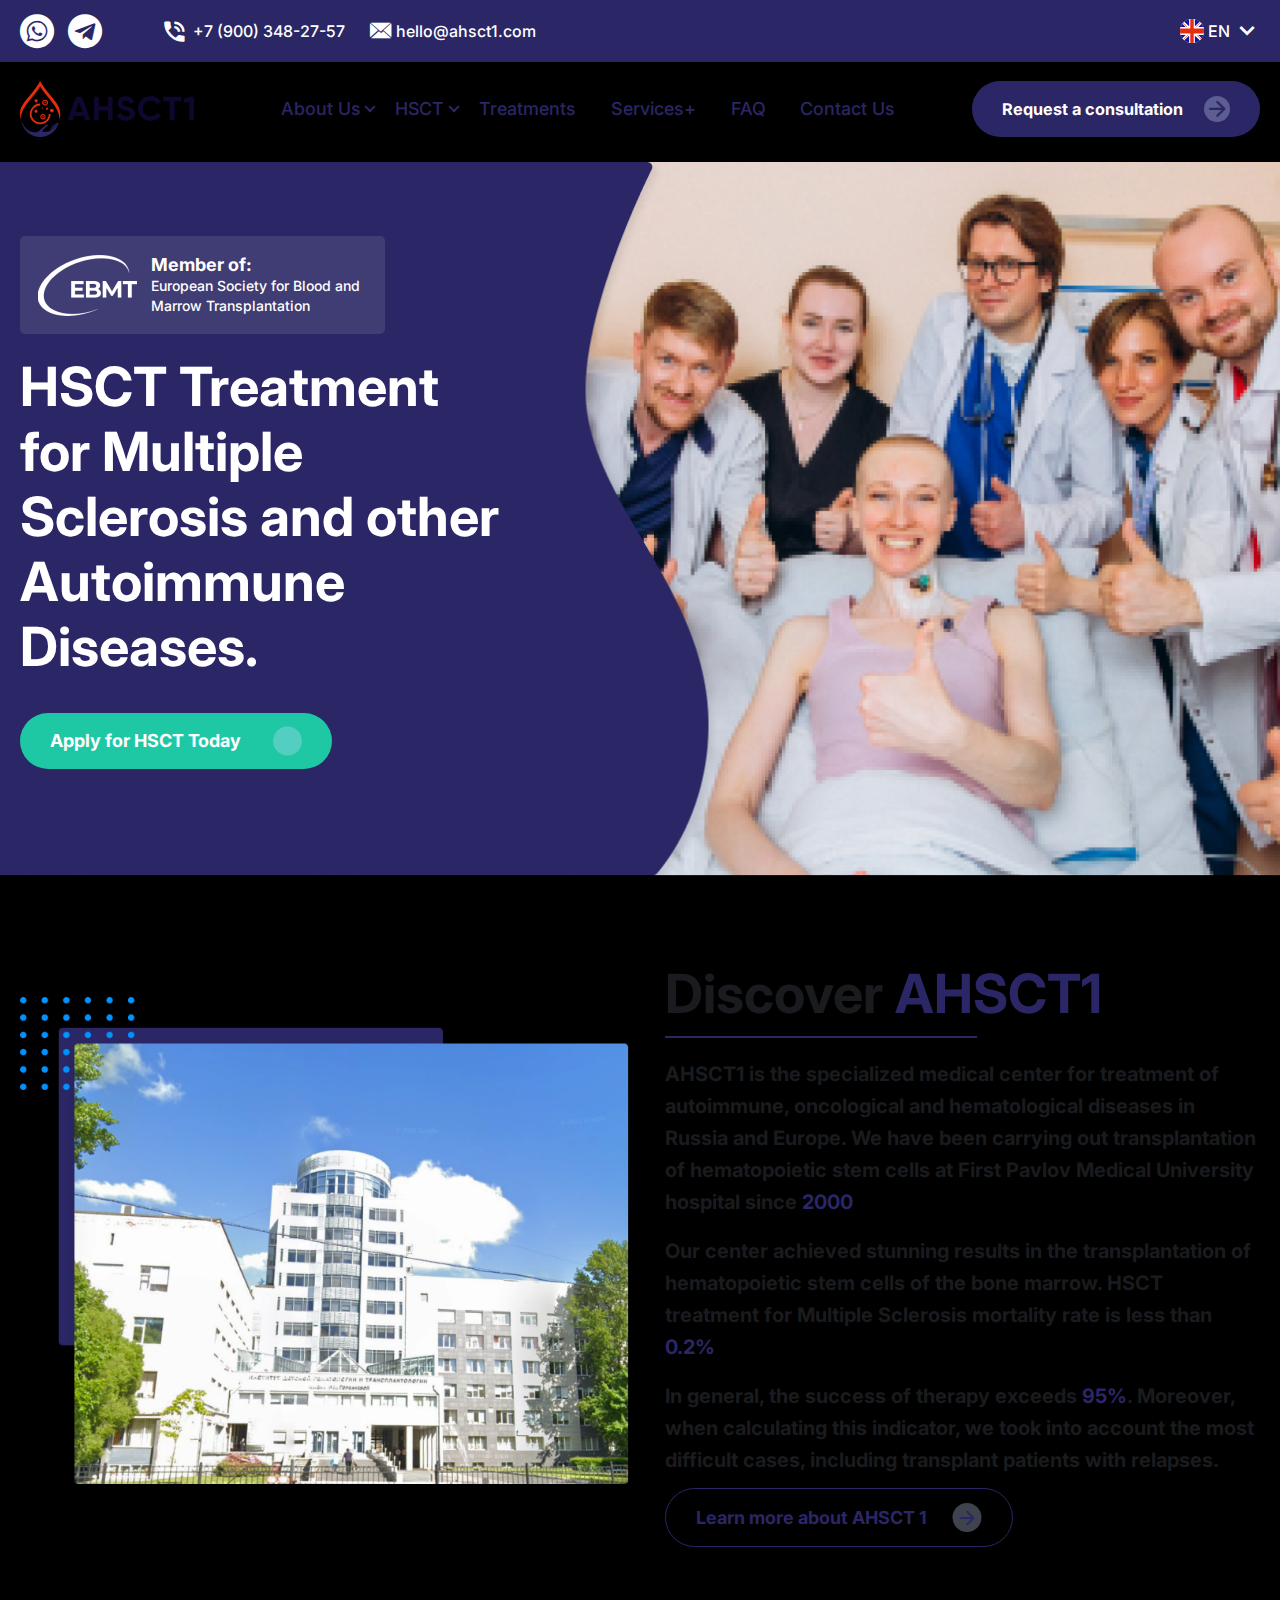
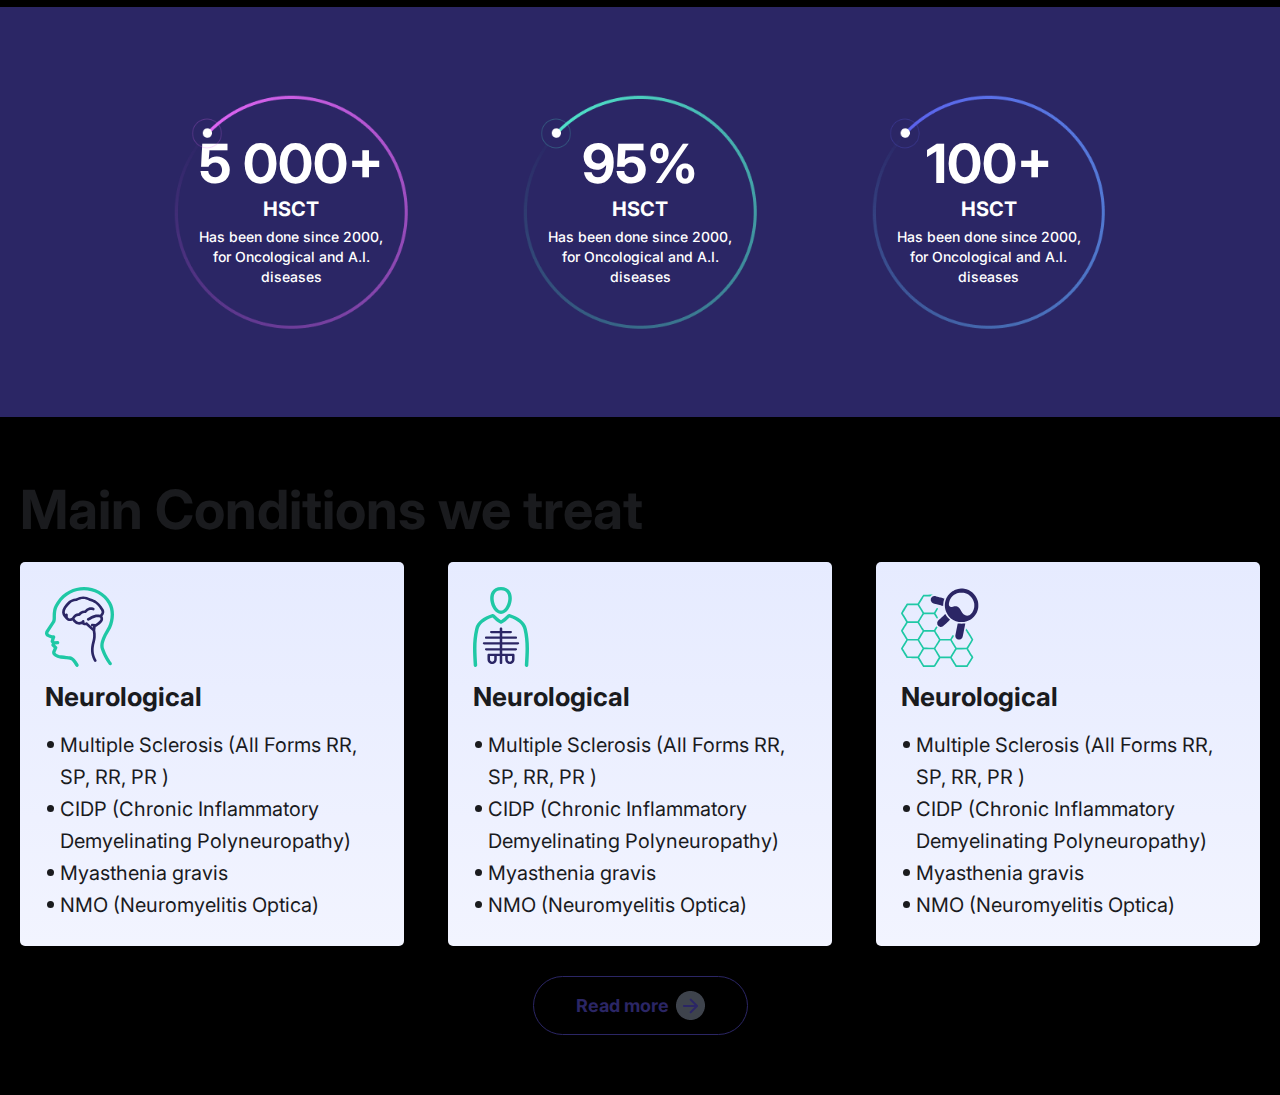
==== commit 45ed9c8b: "Add files via upload" ====
--- a/index.html
+++ b/index.html
@@ -30,7 +30,13 @@
 			<header class="header">
 				<div class="header-top">
 					<div class="container">
-						<div class="header-top__links">
+						<a href="" class="logo-mb">
+							<img src="img/header/logo-mb.png" alt="">
+						</a>
+						<a href="" class="logo-text">
+							<img src="img/header/logo-text.png" alt="">
+						</a>
+						<div data-da=".burger-footer__icon, 767, last" class="header-top__links">
 							<a href="#" class="header-top__icon-link icon-watsap"></a>
 							<a href="#" class="header-top__icon-link icon-telegram"></a>
 							<a href="#" class="header-top__link">
@@ -46,10 +52,16 @@
 								</span>
 							</a>
 						</div>
-						<div class="header-top__langvig">
-							<img src="img/header/Social5.svg" alt="">
-							<span>EN</span>
-							<img src="img/header/Social6.svg" alt="">
+						<div class="header-top_mb">
+							<div data-da=".burger-footer__langvig, 767, last" class="header-top__langvig">
+								<img src="img/header/Social5.svg" alt="">
+								<span class="header-top__langvig_text">EN</span>
+								<!--<img src="img/header/Social6.svg" alt="">-->
+								<span class="header-top__langvig_icon icon-coolicon"></span>
+							</div>
+							<div class="menu__icon ">
+								<span></span>
+							</div>
 						</div>
 					</div>
 				</div>
@@ -58,14 +70,16 @@
 						<a href="" class="header-bottom__logo">
 							<img src="img/header/logo.svg" alt="">
 						</a>
-						<nav data-da=".burger-wrapper__bodu, 767, last" class="header__nav">
-							<ul data-spollers="767,max" data-one-spoller class="header__list menu__list">
+						<nav data-da=".burger-wrapper__bodu, 1064, last" class="header__nav">
+							<ul data-spollers="1064,max" data-one-spoller class="header__list menu__list">
 								<li class="header__link _header-list-wrapper">
 									<div class="header__link_title menu__link">
 										<a href="" class="link-white-hover">About Us</a>
 										<span class="header__link_icon _menu__icon"></span>
 									</div>
-									<button tabindex="-1" type="button" data-spoller class="header-button-mb"></button>
+									<button tabindex="-1" type="button" data-spoller class="header-button-mb">
+										<span class="icon-coolicon"></span>
+									</button>
 									<ul class="menu__sub-list _menu__wrapper">
 										<li>
 											<a href="#" class="menu__sub-link link-blek-hover">Trading Platform</a>
@@ -89,7 +103,9 @@
 										<a href="" class="link-white-hover">HSCT</a>
 										<span class="header__link_icon _menu__icon"></span>
 									</div>
-									<button tabindex="-1" type="button" data-spoller class="header-button-mb"></button>
+									<button tabindex="-1" type="button" data-spoller class="header-button-mb">
+										<span class="icon-coolicon"></span>
+									</button>
 									<ul class="menu__sub-list _menu__wrapper">
 										<li>
 											<a href="#" class="menu__sub-link link-blek-hover">Chapter N1</a>
@@ -129,6 +145,27 @@
 								Request a consultation
 							</span>
 							<span class="header-bottom__button_icon icon-button"></span>
+						</div>
+					</div>
+				</div>
+				<div class="burger menu__body">
+					<div class="burger__wrapper">
+						<div class="burger-button">
+							<span class="burger-button_text">
+								Request a consultation
+							</span>
+							<span class="burger-button_icon icon-button"></span>
+						</div>
+						<div class="burger-wrapper__bodu">
+							
+						</div>
+						<div class="burger-footer">
+							<div class="burger-footer__icon">
+								
+							</div>
+							<div class="burger-footer__langvig">
+								
+							</div>
 						</div>
 					</div>
 				</div>
--- a/css/style.css
+++ b/css/style.css
@@ -75,6 +75,9 @@
   left: 0;
   opacity: 0;
   visibility: hidden; }
+
+body {
+  background: #000; }
 
 /*--------------------*/
 @font-face {
@@ -172,7 +175,7 @@
 
 @media (max-width: 1064px) {
   .container {
-    max-width: 807px; } }
+    max-width: 1200px; } }
 
 @media (max-width: 767px) {
   .container {
@@ -193,6 +196,9 @@
     -webkit-box-align: center;
     -ms-flex-align: center;
     align-items: center; }
+  @media (max-width: 767px) {
+    .header-top {
+      background: #fff; } }
 
 .header-top__links {
   display: -webkit-box;
@@ -208,6 +214,13 @@
   color: #fff; }
   .header-top__icon-link:before {
     border-radius: 50%; }
+  @media (max-width: 1064px) {
+    .header-top__icon-link {
+      font-size: 26px;
+      margin-right: 9px; } }
+  @media (max-width: 767px) {
+    .header-top__icon-link {
+      color: #2b2665; } }
 
 .header-top__link {
   font-family: Inter;
@@ -228,6 +241,33 @@
     font-size: 27px; }
   .header-top__link:last-child {
     margin-left: 25px; }
+  @media (max-width: 1064px) {
+    .header-top__link {
+      font-size: 14px;
+      margin-left: 25px; } }
+  @media (max-width: 767px) {
+    .header-top__link {
+      display: none; } }
+
+.logo-mb {
+  width: 32px;
+  position: relative;
+  z-index: 1000; }
+  .logo-mb img {
+    width: 100%; }
+  @media (min-width: 767.1px) {
+    .logo-mb {
+      display: none; } }
+
+.logo-text {
+  width: 122px;
+  position: relative;
+  z-index: 1000; }
+  .logo-text img {
+    width: 100%; }
+  @media (min-width: 767.1px) {
+    .logo-text {
+      display: none; } }
 
 .header-top__langvig {
   display: -webkit-box;
@@ -245,6 +285,14 @@
     line-height: 19px;
     color: #fff;
     margin: 0 4px; }
+  .header-top__langvig span.header-top__langvig_icon {
+    font-size: 12px; }
+  @media (max-width: 767px) {
+    .header-top__langvig {
+      position: relative;
+      z-index: 10; }
+      .header-top__langvig span {
+        color: #2b2665; } }
 
 .header-bottom .container {
   font-size: 0;
@@ -257,6 +305,28 @@
   -webkit-box-align: center;
   -ms-flex-align: center;
   align-items: center; }
+
+@media (max-width: 1064px) {
+  .header-bottom {
+    padding: 8px 0; } }
+
+@media (max-width: 767px) {
+  .header-bottom {
+    display: none; } }
+
+.header-bottom__logo {
+  max-width: 194px;
+  -webkit-box-flex: 0;
+  -ms-flex: 0 0 194px;
+  flex: 0 0 194px; }
+  @media (max-width: 1540px) {
+    .header-bottom__logo {
+      max-width: calc(100px + 94 * ((100vw - 320px) / 1220)); } }
+  .header-bottom__logo img {
+    width: 100%; }
+  @media (max-width: 1240px) {
+    .header-bottom__logo {
+      max-width: 120px; } }
 
 .header-bottom__list {
   display: -webkit-box;
@@ -291,6 +361,7 @@
   -webkit-box-flex: 0;
   -ms-flex: 0 0 312px;
   flex: 0 0 312px;
+  max-width: 312px;
   height: 56px;
   border-radius: 45px;
   background: #2b2665;
@@ -304,12 +375,18 @@
   -webkit-box-align: center;
   -ms-flex-align: center;
   align-items: center; }
+  @media (max-width: 1540px) {
+    .header-bottom__button {
+      max-width: calc(200px + 112 * ((100vw - 320px) / 1220)); } }
   .header-bottom__button span.header-bottom__button_text {
     font-family: Inter;
     font-size: 18px;
     font-weight: 700;
     line-height: 22px;
     color: #fff; }
+    @media (max-width: 1540px) {
+      .header-bottom__button span.header-bottom__button_text {
+        font-size: calc(10px + 8 * ((100vw - 320px) / 1220)); } }
   .header-bottom__button span.header-bottom__button_icon {
     background: rgba(205, 222, 255, 0.3);
     color: #2b2665;
@@ -326,6 +403,32 @@
     -webkit-box-align: center;
     -ms-flex-align: center;
     align-items: center; }
+    @media (max-width: 1540px) {
+      .header-bottom__button span.header-bottom__button_icon {
+        font-size: calc(10px + 8 * ((100vw - 320px) / 1220)); } }
+    @media (max-width: 1540px) {
+      .header-bottom__button span.header-bottom__button_icon {
+        width: calc(17px + 12 * ((100vw - 320px) / 1220)); } }
+    @media (max-width: 1540px) {
+      .header-bottom__button span.header-bottom__button_icon {
+        height: calc(17px + 12 * ((100vw - 320px) / 1220)); } }
+  @media (max-width: 1240px) {
+    .header-bottom__button {
+      max-width: 220px; }
+      .header-bottom__button span.header-bottom__button_icon {
+        background: rgba(205, 222, 255, 0.3);
+        color: #2b2665;
+        -webkit-box-flex: 0;
+        -ms-flex: 0 0 22px;
+        flex: 0 0 22px;
+        height: 22px;
+        font-size: 10px; }
+      .header-bottom__button span.header-bottom__button_text {
+        font-size: 14px;
+        line-height: 16px; } }
+  @media (max-width: 1064px) {
+    .header-bottom__button {
+      max-width: 260px; } }
 
 @media (min-width: 1064px) {
   .header-logo_hover-link .header-logo_hover-img,
@@ -356,9 +459,9 @@
     .header__list {
       padding: 0 5px;
       padding-left: 15px; } }
-  @media (max-width: 970px) {
+  @media (max-width: 1064px) {
     .header__list {
-      max-width: 370px; } }
+      display: block; } }
   @media (min-width: 767px) {
     .header__list {
       -webkit-box-ordinal-group: 2;
@@ -375,31 +478,91 @@
   font-size: 20px;
   font-weight: 500;
   line-height: 24px;
-  padding: 35px 20px; }
+  padding: 35px 20px;
+  padding-left: 20px;
+  padding-right: 20px;
+  /*@media (max-width: 767px) {
+		//display: inline-block !important;
+		border-top: 1px solid rgba(18, 18, 18, 0.3);
+		margin: 0 !important;
+
+		&:last-child {
+			border-bottom: 1px solid rgba(18, 18, 18, 0.3)
+		}
+		& > a {
+			font-family: Onest;
+			font-size: 40px;
+			font-weight: 500;
+			line-height: 56px;
+			color: #696E7E;
+		}
+	}*/ }
+  @media (max-width: 1540px) {
+    .header__link {
+      font-size: calc(10px + 10 * ((100vw - 320px) / 1220)); } }
+  @media (max-width: 1540px) {
+    .header__link {
+      padding-left: calc(10px + 10 * ((100vw - 320px) / 1220)); } }
+  @media (max-width: 1540px) {
+    .header__link {
+      padding-right: calc(10px + 10 * ((100vw - 320px) / 1220)); } }
   .header__link a {
     text-decoration: none !important;
     color: #2b2665; }
   @media (max-width: 1280px) {
     .header__link {
-      padding: 15px 3px;
+      font-size: 12px;
       padding-right: 17px;
-      font-size: 18px;
-      margin-right: 15px; } }
-  @media (max-width: 970px) {
+      font-size: 18px; } }
+  @media (max-width: 1064px) {
     .header__link {
-      font-size: 14px; } }
-  @media (max-width: 767px) {
-    .header__link {
-      border-top: 1px solid rgba(18, 18, 18, 0.3);
-      margin: 0 !important; }
-      .header__link:last-child {
-        border-bottom: 1px solid rgba(18, 18, 18, 0.3); }
+      display: block !important;
+      border-top: 2px solid #2b2665;
+      margin: 0 !important;
+      padding-top: 20px;
+      padding-bottom: 20px;
+      padding-left: 0;
+      padding-right: 0; }
+      .header__link:first-child {
+        border-top: 2px solid rgba(43, 38, 101, 0); }
       .header__link > a {
-        font-family: Onest;
-        font-size: 40px;
-        font-weight: 500;
-        line-height: 56px;
-        color: #696E7E; } }
+        font-family: Inter;
+        font-size: 28px;
+        font-weight: 700;
+        line-height: 34px;
+        color: #2b2665;
+        margin-bottom: 8px; }
+      .header__link .header-button-mb {
+        display: block;
+        height: 100%;
+        width: 90px;
+        background: none;
+        position: absolute;
+        right: 0;
+        top: 0; }
+      .header__link .header-button-mb span {
+        display: block;
+        height: 100%;
+        width: 100%;
+        position: relative; }
+      .header__link .header-button-mb span:before {
+        position: absolute;
+        left: 50%;
+        top: 32px;
+        -webkit-transform: translateX(-50%) rotate(0deg);
+        -ms-transform: translateX(-50%) rotate(0deg);
+        transform: translateX(-50%) rotate(0deg);
+        -webkit-transition: all 0.3s ease 0s;
+        -o-transition: all 0.3s ease 0s;
+        transition: all 0.3s ease 0s;
+        font-size: 17px;
+        color: #2b2665; }
+      .header__link .header-button-mb._active span:before {
+        -webkit-transform: translateX(-50%) rotate(180deg);
+        -ms-transform: translateX(-50%) rotate(180deg);
+        transform: translateX(-50%) rotate(180deg); }
+      .header__link._header-list-wrapper {
+        padding-bottom: 8px; } }
   @media (max-width: 480px) {
     .header__link > a {
       font-size: 30px;
@@ -408,7 +571,7 @@
     .header__link > a {
       font-size: 24px;
       line-height: 33px; } }
-  @media (min-width: 767.1px) {
+  @media (min-width: 1064.1px) {
     .header__link button {
       max-height: 0 !important;
       display: none; } }
@@ -434,6 +597,11 @@
 		border-top: 4.5px solid transparent;
 		border-left: 7px solid #fff;
 		border-bottom: 4.5px solid transparent;
+	}*/
+  /*@media (max-width: 970px) {
+		& a {
+			font-size: 14px;
+		}
 	}*/ }
   .header__link_title a {
     text-decoration: none !important;
@@ -444,6 +612,9 @@
     font-weight: 500;
     line-height: 24px;
     color: #2b2665; }
+    @media (max-width: 1540px) {
+      .header__link_title a {
+        font-size: calc(10px + 10 * ((100vw - 320px) / 1220)); } }
   .header__link_title a:before,
   .header__link_title a:after {
     content: "";
@@ -471,19 +642,20 @@
       /*&:before {
 			right: 0;
 		}*/ } }
-  @media (max-width: 970px) {
-    .header__link_title a {
-      font-size: 14px; } }
-  @media (max-width: 767px) {
+  @media (max-width: 1064px) {
     .header__link_title {
       display: inline-block !important;
-      padding-right: 120px; }
+      padding-right: 120px;
+      padding-bottom: 12px; }
       .header__link_title a {
-        font-family: Onest;
-        font-size: 40px;
-        font-weight: 500;
-        line-height: 56px;
-        color: #696E7E !important; } }
+        font-family: Inter;
+        font-size: 28px;
+        font-weight: 700;
+        line-height: 34px;
+        color: #2b2665; }
+      .header__link_title a:before,
+      .header__link_title a:after {
+        display: none !important; } }
   @media (max-width: 480px) {
     .header__link_title {
       padding-right: 90px; }
@@ -540,13 +712,17 @@
   border-radius: 5px;
   padding: 20px 15px;
   min-width: 214px; }
-  @media (min-width: 767.1px) {
+  @media (min-width: 1064.1px) {
     .menu__sub-list.menu__sub-list_while-bacgraund {
       -webkit-box-shadow: 0px 4px 10px 0px rgba(0, 0, 0, 0.2);
       box-shadow: 0px 4px 10px 0px rgba(0, 0, 0, 0.2); } }
-  @media (max-width: 767px) {
+  @media (max-width: 1064px) {
     .menu__sub-list {
-      border-radius: 0 !important; } }
+      border-radius: 0 !important;
+      -webkit-box-shadow: 0px 4px 10px 0px rgba(0, 0, 0, 0) !important;
+      box-shadow: 0px 4px 10px 0px rgba(0, 0, 0, 0) !important;
+      padding-left: 0;
+      position: relative; } }
 
 .menu__sub-list li {
   margin: 0 0 10px 0; }
@@ -668,7 +844,7 @@
   border-right: 5px solid transparent;
   border-top: 10px solid #2b2665; }
 
-@media (min-width: 767px) {
+@media (min-width: 1064px) {
   .menu__sub-list {
     -webkit-transform: translate(0, 10%);
     -ms-transform: translate(0, 10%);
@@ -681,6 +857,180 @@
     transition: all 0.3s ease 0s; } }
 
 /*===================================*/
+.burger {
+  position: fixed;
+  right: -100%;
+  top: 0;
+  width: 100%;
+  height: 100%;
+  background: #fff; }
+  @media (min-width: 1064.1px) {
+    .burger {
+      display: none; } }
+
+.burger-button {
+  height: 56px;
+  border-radius: 45px;
+  background: #1fc8a5;
+  padding: 0 30px;
+  margin-bottom: 22px;
+  display: -webkit-box;
+  display: -ms-flexbox;
+  display: flex;
+  -webkit-box-pack: justify;
+  -ms-flex-pack: justify;
+  justify-content: space-between;
+  -webkit-box-align: center;
+  -ms-flex-align: center;
+  align-items: center; }
+  .burger-button span.burger-button_text {
+    font-family: Inter;
+    font-size: 16px;
+    font-weight: 700;
+    line-height: 19px;
+    color: #fff; }
+  .burger-button span.burger-button_icon {
+    background: rgba(255, 255, 255, 0.3);
+    color: #1fc8a5;
+    font-size: 16px;
+    width: 29px;
+    height: 29px;
+    border-radius: 50%;
+    display: -webkit-box;
+    display: -ms-flexbox;
+    display: flex;
+    -webkit-box-pack: center;
+    -ms-flex-pack: center;
+    justify-content: center;
+    -webkit-box-align: center;
+    -ms-flex-align: center;
+    align-items: center; }
+
+.burger-footer {
+  font-size: 0;
+  display: -webkit-box;
+  display: -ms-flexbox;
+  display: flex;
+  -webkit-box-pack: justify;
+  -ms-flex-pack: justify;
+  justify-content: space-between;
+  -webkit-box-align: center;
+  -ms-flex-align: center;
+  align-items: center; }
+
+@media (max-width: 1064px) {
+  .header-top_mb {
+    display: -webkit-box;
+    display: -ms-flexbox;
+    display: flex;
+    -webkit-box-pack: justify;
+    -ms-flex-pack: justify;
+    justify-content: space-between;
+    -webkit-box-align: center;
+    -ms-flex-align: center;
+    align-items: center; } }
+
+.menu__icon {
+  display: none; }
+
+@media (max-width: 1064px) {
+  .menu__icon {
+    display: block;
+    z-index: 5;
+    position: relative;
+    width: 30px;
+    height: 18px;
+    cursor: pointer;
+    margin-left: 24px; }
+  .menu__icon span,
+  .menu__icon::before,
+  .menu__icon::after {
+    left: 0;
+    position: absolute;
+    height: 10%;
+    width: 100%;
+    -webkit-transition: all 0.3s ease 0s;
+    -o-transition: all 0.3s ease 0s;
+    transition: all 0.3s ease 0s;
+    background: #fff; }
+  .menu__icon::before,
+  .menu__icon::after {
+    content: ""; }
+  .menu__icon::before {
+    top: 0; }
+  .menu__icon::after {
+    bottom: 0; }
+  .menu__icon span {
+    top: 50%;
+    -webkit-transform: scale(1) translate(0px, -50%);
+    -ms-transform: scale(1) translate(0px, -50%);
+    transform: scale(1) translate(0px, -50%); }
+  .menu__icon._active span {
+    -webkit-transform: scale(0) translate(0px, -50%);
+    -ms-transform: scale(0) translate(0px, -50%);
+    transform: scale(0) translate(0px, -50%);
+    background: #2b2665; }
+  .menu__icon._active::before {
+    top: 50%;
+    -webkit-transform: rotate(-45deg) translate(0px, -50%);
+    -ms-transform: rotate(-45deg) translate(0px, -50%);
+    transform: rotate(-45deg) translate(0px, -50%);
+    background: #2b2665; }
+  .menu__icon._active::after {
+    bottom: 50%;
+    -webkit-transform: rotate(45deg) translate(0px, 50%);
+    -ms-transform: rotate(45deg) translate(0px, 50%);
+    transform: rotate(45deg) translate(0px, 50%);
+    background: #2b2665; }
+  .menu__body {
+    padding: 70px 20px 30px 20px;
+    -webkit-transition: 0.3s;
+    -o-transition: 0.3s;
+    transition: 0.3s; }
+  .menu__body._active {
+    right: 0; }
+  /*.menu__body::before{
+		content: "";
+		position: fixed;
+		width: 100%;
+		top: 0;
+		left: 0;
+		height: 70px;
+		background: #912105;
+		z-index: 2;
+	}*/
+  /*.menu__list > li {
+		flex-wrap: wrap;
+		margin: 0 0 30px 0;
+	}
+	.menu__list > li._active .menu__sub-list {
+		display: block;
+	}
+	.menu__list > li:last-child {
+		margin-bottom: 0;
+	}
+	.menu__link {
+		font-size: 24px;
+	}
+	.menu__sub-list {
+		position: relative;
+		background: #fff;
+		flex: 1 1 100%;
+		margin: 20px 0 0 0;
+		display: none;
+	}
+
+	.menu__sub-link {
+		font-size: 20px;
+		color: #000;
+	}*/ }
+
+@media (max-width: 767px) {
+  .menu__icon span,
+  .menu__icon::before,
+  .menu__icon::after {
+    background: #2b2665; } }
+
 .index-blok {
   background-image: url("../img/index-blok/1.png");
   background-position: center;
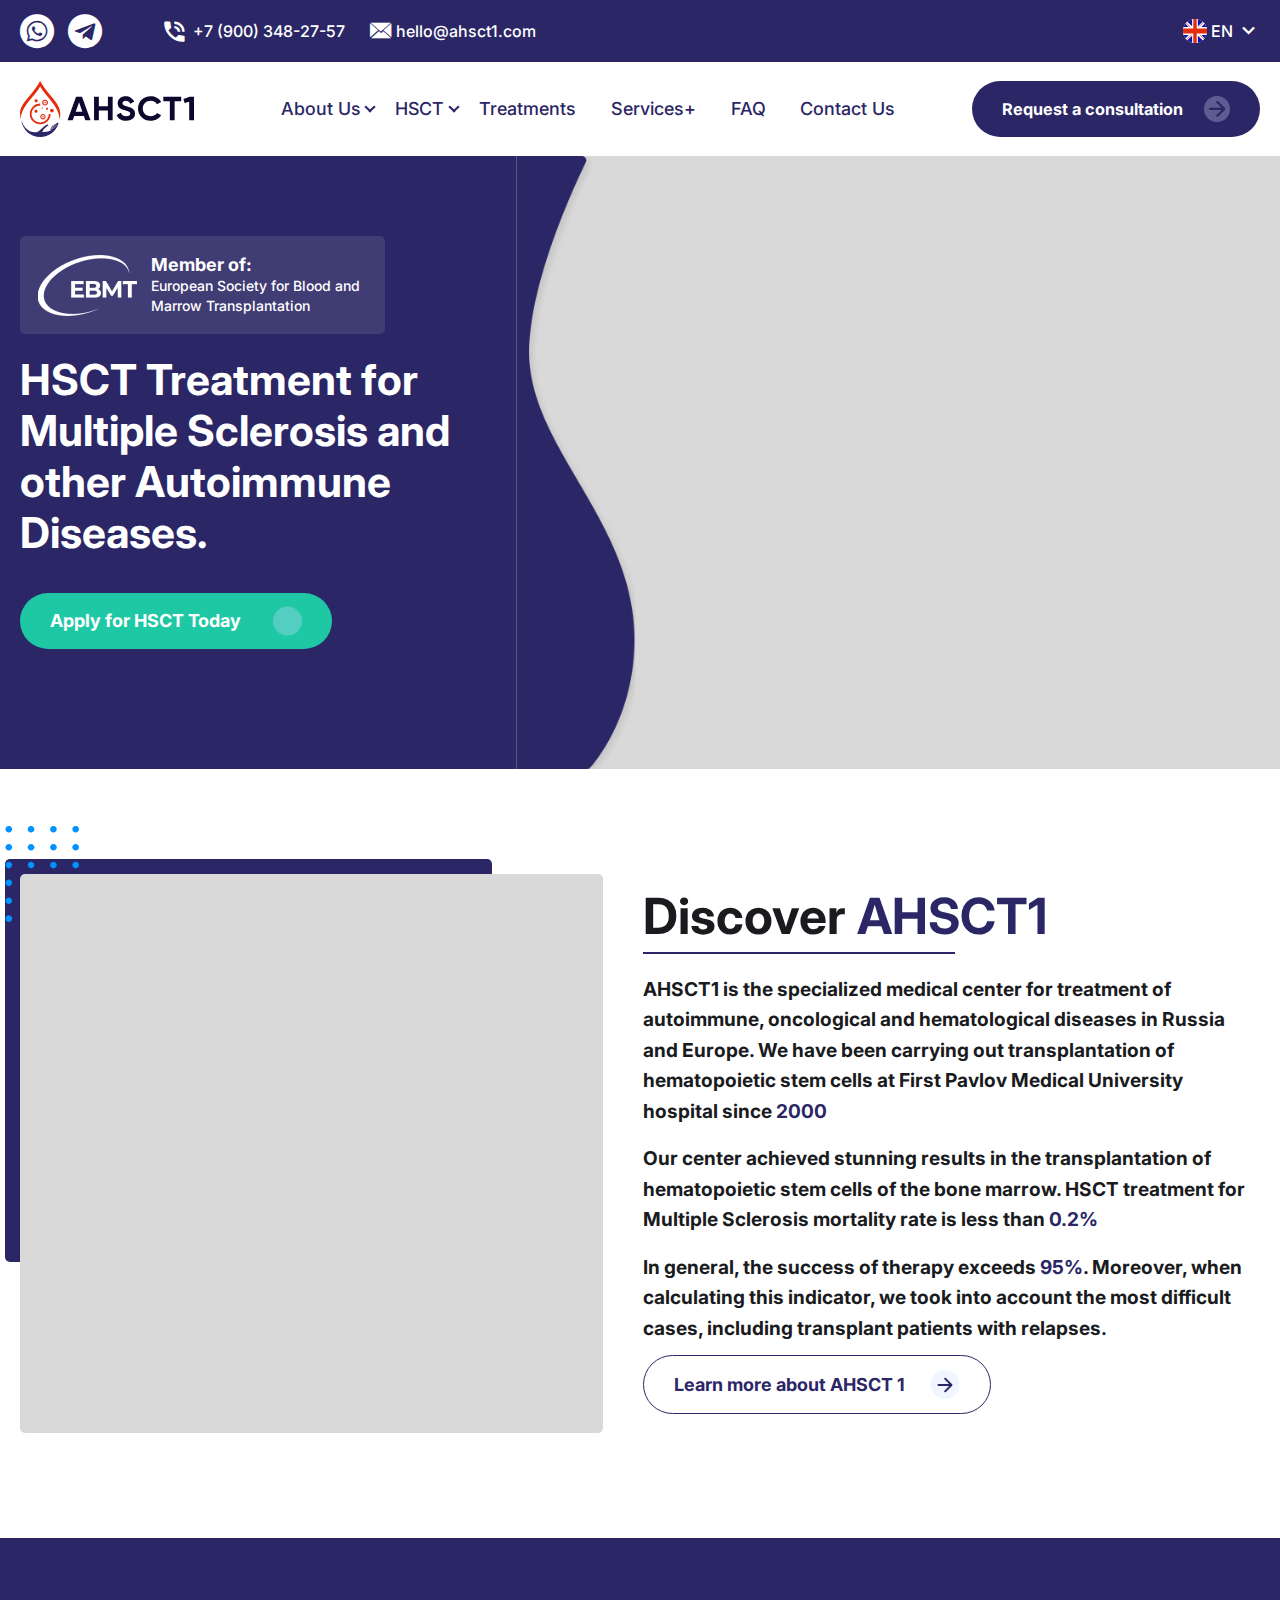
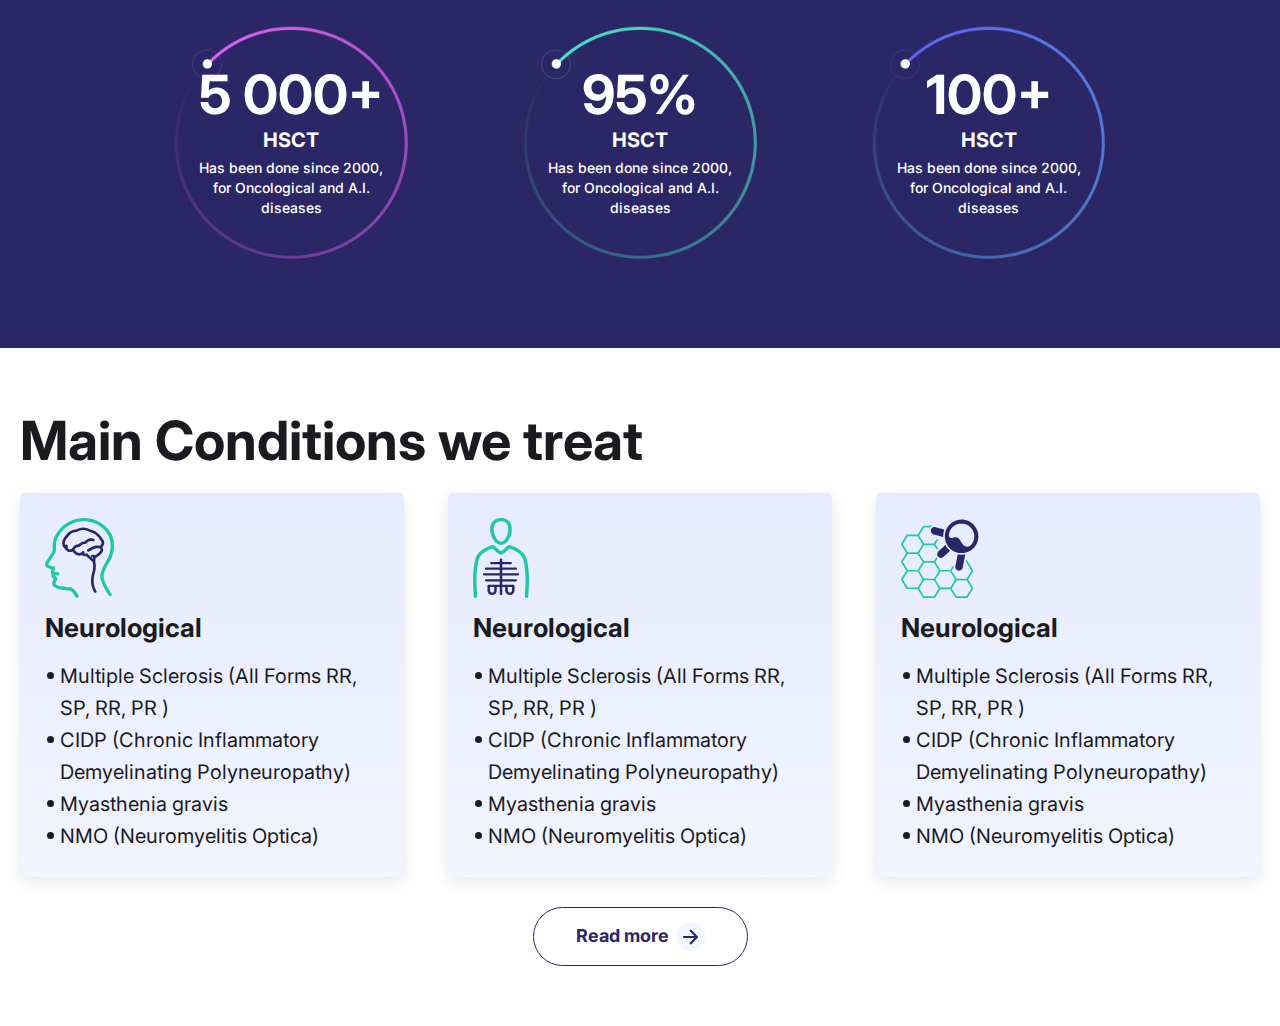
==== commit 131bdb73: "Add files via upload" ====
--- a/index.html
+++ b/index.html
@@ -140,22 +140,22 @@
 								</li>
 							</ul>
 						</nav>
-						<div class="header-bottom__button">
+						<a href="" data-da=".burger__wrapper, 767, first" class="header-bottom__button">
 							<span class="header-bottom__button_text">
 								Request a consultation
 							</span>
 							<span class="header-bottom__button_icon icon-button"></span>
-						</div>
+						</a>
 					</div>
 				</div>
 				<div class="burger menu__body">
 					<div class="burger__wrapper">
-						<div class="burger-button">
+						<a href="" class="burger-button">
 							<span class="burger-button_text">
 								Request a consultation
 							</span>
 							<span class="burger-button_icon icon-button"></span>
-						</div>
+						</a>
 						<div class="burger-wrapper__bodu">
 							
 						</div>
@@ -174,6 +174,8 @@
 				<div class="container">
 					<div class="index-blok__body">
 						<div class="index-blok__content">
+							<img src="img/index-blok/decor.png" alt="" class="index-blok__content_img">
+							<img src="img/index-blok/decor-mb.png" alt="" class="index-blok__content_img-mb">
 							<div class="index-blok-header">
 								<div class="index-blok-header__img">
 									<img src="img/index-blok/2.png" alt="">
@@ -188,8 +190,7 @@
 								</div>
 							</div>
 							<div class="index-blok__title">
-								HSCT Treatment  -for Multiple Sclerosis and other Autoimmune Diseases.
+								HSCT Treatment for Multiple Sclerosis and other Autoimmune Diseases.
 							</div>
 							<div class="index-blok__button">
 								<span>
@@ -204,8 +205,11 @@
 			<div class="text-blok">
 				<div class="container">
 					<div class="text-blok__body">
-						<div class="text-blok__img">
-							<img src="img/text-blok/1.png" alt="">
+						<div class="text-blok-img">
+							<img src="img/text-blok/decor.svg" alt="" class="text-blok-img__decor">
+							<div class="text-blok-img__content ibg">
+								<img src="" alt="">
+							</div>
 						</div>
 						<div class="text-blok__content">
 							<div class="text-blok__title">
--- a/css/style.css
+++ b/css/style.css
@@ -75,9 +75,6 @@
   left: 0;
   opacity: 0;
   visibility: hidden; }
-
-body {
-  background: #000; }
 
 /*--------------------*/
 @font-face {
@@ -181,6 +178,10 @@
   .container {
     max-width: none;
     padding: 0 15px; } }
+
+.header {
+  position: relative;
+  z-index: 1000; }
 
 .header-top {
   background: #2b2665;
@@ -286,7 +287,7 @@
     color: #fff;
     margin: 0 4px; }
   .header-top__langvig span.header-top__langvig_icon {
-    font-size: 12px; }
+    font-size: 10px; }
   @media (max-width: 767px) {
     .header-top__langvig {
       position: relative;
@@ -429,6 +430,36 @@
   @media (max-width: 1064px) {
     .header-bottom__button {
       max-width: 260px; } }
+  @media (max-width: 767px) {
+    .header-bottom__button {
+      -webkit-box-flex: 0;
+      -ms-flex: 0 0 56px;
+      flex: 0 0 56px;
+      width: 100%;
+      max-width: 100%;
+      margin-bottom: 12px; }
+      .header-bottom__button span.header-bottom__button_text {
+        font-family: Inter;
+        font-size: 16px;
+        font-weight: 700;
+        line-height: 19px; }
+      .header-bottom__button span.header-bottom__button_icon {
+        font-size: 16px;
+        width: 29px;
+        -webkit-box-flex: 0;
+        -ms-flex: 0 0 29px;
+        flex: 0 0 29px;
+        height: 29px;
+        border-radius: 50%;
+        display: -webkit-box;
+        display: -ms-flexbox;
+        display: flex;
+        -webkit-box-pack: center;
+        -ms-flex-pack: center;
+        justify-content: center;
+        -webkit-box-align: center;
+        -ms-flex-align: center;
+        align-items: center; } }
 
 @media (min-width: 1064px) {
   .header-logo_hover-link .header-logo_hover-img,
@@ -539,7 +570,8 @@
         background: none;
         position: absolute;
         right: 0;
-        top: 0; }
+        top: 0;
+        z-index: 100; }
       .header__link .header-button-mb span {
         display: block;
         height: 100%;
@@ -726,6 +758,9 @@
 
 .menu__sub-list li {
   margin: 0 0 10px 0; }
+  @media (max-width: 360px) {
+    .menu__sub-list li {
+      margin-bottom: 4px; } }
 
 .menu__sub-list li:last-child {
   margin: 0; }
@@ -738,15 +773,15 @@
   color: #2b2665; }
   @media (max-width: 767px) {
     .menu__sub-link {
-      font-family: Onest;
-      font-size: 16px !important;
+      font-family: Inter;
+      font-size: 20px;
       font-weight: 500;
-      line-height: 21px !important;
-      color: #1A1B22 !important; } }
+      line-height: 24px;
+      color: #2b2665; } }
   @media (max-width: 360px) {
     .menu__sub-link {
       font-size: 14px !important;
-      line-height: 18px !important; } }
+      line-height: 100% !important; } }
 
 .menu__arrow {
   display: none; }
@@ -863,13 +898,45 @@
   top: 0;
   width: 100%;
   height: 100%;
-  background: #fff; }
+  background: #fff;
+  overflow: auto;
+  padding: 78px 20px 30px 20px;
+  -webkit-transition: 0.3s;
+  -o-transition: 0.3s;
+  transition: 0.3s; }
+  .burger._active {
+    right: 0; }
+  .burger._active::before {
+    content: "";
+    position: fixed;
+    width: 100%;
+    top: 0;
+    left: 0;
+    height: 78px;
+    background: #ffffff;
+    z-index: 200; }
   @media (min-width: 1064.1px) {
     .burger {
       display: none; } }
 
+.burger__wrapper {
+  display: -webkit-box;
+  display: -ms-flexbox;
+  display: flex;
+  -webkit-box-pack: justify;
+  -ms-flex-pack: justify;
+  justify-content: space-between;
+  -webkit-box-orient: vertical;
+  -webkit-box-direction: normal;
+  -ms-flex-direction: column;
+  flex-direction: column;
+  height: 100%; }
+
 .burger-button {
   height: 56px;
+  -webkit-box-flex: 0;
+  -ms-flex: 0 0 56px;
+  flex: 0 0 56px;
   border-radius: 45px;
   background: #1fc8a5;
   padding: 0 30px;
@@ -916,7 +983,13 @@
   justify-content: space-between;
   -webkit-box-align: center;
   -ms-flex-align: center;
-  align-items: center; }
+  align-items: center;
+  padding: 17px 0; }
+
+.burger-wrapper__bodu {
+  -webkit-box-flex: 1;
+  -ms-flex: 1 1 auto;
+  flex: 1 1 auto; }
 
 @media (max-width: 1064px) {
   .header-top_mb {
@@ -982,23 +1055,6 @@
     -ms-transform: rotate(45deg) translate(0px, 50%);
     transform: rotate(45deg) translate(0px, 50%);
     background: #2b2665; }
-  .menu__body {
-    padding: 70px 20px 30px 20px;
-    -webkit-transition: 0.3s;
-    -o-transition: 0.3s;
-    transition: 0.3s; }
-  .menu__body._active {
-    right: 0; }
-  /*.menu__body::before{
-		content: "";
-		position: fixed;
-		width: 100%;
-		top: 0;
-		left: 0;
-		height: 70px;
-		background: #912105;
-		z-index: 2;
-	}*/
   /*.menu__list > li {
 		flex-wrap: wrap;
 		margin: 0 0 30px 0;
@@ -1032,14 +1088,13 @@
     background: #2b2665; } }
 
 .index-blok {
-  background-image: url("../img/index-blok/1.png");
-  background-position: center;
-  background-size: cover;
-  background-repeat: no-repeat;
-  padding: 80px 0 120px; }
-  @media (max-width: 1064px) {
+  background: #D9D9D9; }
+  @media (max-width: 767px) {
     .index-blok {
-      display: none; } }
+      padding-bottom: 440px; } }
+  @media (max-width: 767px) and (max-width: 1540px) {
+    .index-blok {
+      padding-bottom: calc(200px + 240 * ((100vw - 320px) / 1220)); } }
 
 .index-blok__body {
   font-size: 0;
@@ -1049,11 +1104,63 @@
   -webkit-box-pack: justify;
   -ms-flex-pack: justify;
   justify-content: space-between; }
+  @media (max-width: 767px) {
+    .index-blok__body {
+      display: block; } }
 
 .index-blok__content {
   -webkit-box-flex: 0;
   -ms-flex: 0 0 40%;
-  flex: 0 0 40%; }
+  flex: 0 0 40%;
+  padding: 80px 0 120px;
+  position: relative;
+  background: #2b2665; }
+  .index-blok__content:before {
+    content: "";
+    height: 100%;
+    width: 50vw;
+    position: absolute;
+    left: 0;
+    top: 0;
+    display: block;
+    -webkit-transform: translateX(-100%);
+    -ms-transform: translateX(-100%);
+    transform: translateX(-100%);
+    background: #2b2665; }
+  @media (max-width: 767px) {
+    .index-blok__content {
+      margin: 0 -15px;
+      padding: 0 15px;
+      padding-top: 40px;
+      padding-bottom: 60px; }
+      .index-blok__content:before {
+        display: none; } }
+
+.index-blok__content_img {
+  position: absolute;
+  right: 0;
+  top: 0;
+  height: 100%;
+  -webkit-transform: translateX(100%);
+  -ms-transform: translateX(100%);
+  transform: translateX(100%);
+  pointer-events: none; }
+  @media (max-width: 767px) {
+    .index-blok__content_img {
+      display: none; } }
+
+.index-blok__content_img-mb {
+  position: absolute;
+  bottom: 0;
+  left: 0;
+  width: 100%;
+  -webkit-transform: translateY(100%);
+  -ms-transform: translateY(100%);
+  transform: translateY(100%);
+  pointer-events: none; }
+  @media (min-width: 767.1px) {
+    .index-blok__content_img-mb {
+      display: none; } }
 
 .index-blok-header {
   background: rgba(255, 255, 255, 0.1);
@@ -1071,6 +1178,9 @@
   -webkit-box-align: center;
   -ms-flex-align: center;
   align-items: center; }
+  @media (max-width: 480px) {
+    .index-blok-header {
+      max-width: 100%; } }
 
 .index-blok-header__img {
   -webkit-box-flex: 0;
@@ -1106,6 +1216,16 @@
   line-height: 65px;
   color: #fff;
   margin-bottom: 34px; }
+  @media (max-width: 1540px) {
+    .index-blok__title {
+      font-size: calc(0px + 54 * ((100vw - 320px) / 1220)); } }
+  @media (max-width: 1540px) {
+    .index-blok__title {
+      line-height: calc(0px + 65 * ((100vw - 320px) / 1220)); } }
+  @media (max-width: 767px) {
+    .index-blok__title {
+      font-size: 32px;
+      line-height: 39px; } }
 
 .index-blok__button {
   -webkit-box-flex: 0;
@@ -1131,12 +1251,20 @@
     font-weight: 700;
     line-height: 22px;
     color: #fff; }
+  @media (max-width: 480px) {
+    .index-blok__button {
+      max-width: 100%; } }
 
 .text-blok {
-  padding: 60px 0; }
-  @media (max-width: 1064px) {
+  padding-top: 120px;
+  padding-bottom: 120px;
+  overflow: hidden; }
+  @media (max-width: 1540px) {
     .text-blok {
-      display: none; } }
+      padding-top: calc(50px + 70 * ((100vw - 320px) / 1220)); } }
+  @media (max-width: 1540px) {
+    .text-blok {
+      padding-bottom: calc(50px + 70 * ((100vw - 320px) / 1220)); } }
 
 .text-blok__body {
   font-size: 0;
@@ -1149,28 +1277,107 @@
   -webkit-box-align: center;
   -ms-flex-align: center;
   align-items: center; }
-
-.text-blok__img {
+  @media (max-width: 1064px) {
+    .text-blok__body {
+      -webkit-box-orient: vertical;
+      -webkit-box-direction: normal;
+      -ms-flex-direction: column;
+      flex-direction: column; } }
+
+.text-blok-img {
   -webkit-box-flex: 0;
-  -ms-flex: 0 0 50%;
-  flex: 0 0 50%; }
-  .text-blok__img img {
-    width: 100%; }
+  -ms-flex: 0 0 47%;
+  flex: 0 0 47%;
+  position: relative; }
+  .text-blok-img:before {
+    content: "";
+    width: 487px;
+    height: 403px;
+    top: 0;
+    left: 0;
+    display: block;
+    position: absolute;
+    -webkit-transform: translate(-15px, -15px);
+    -ms-transform: translate(-15px, -15px);
+    transform: translate(-15px, -15px);
+    background: #2b2665;
+    border-radius: 5px; }
+  @media (max-width: 1240px) {
+    .text-blok-img:before {
+      width: 95%;
+      height: 80%; } }
+  @media (max-width: 1064px) {
+    .text-blok-img {
+      width: 100%;
+      -webkit-box-ordinal-group: 2;
+      -ms-flex-order: 1;
+      order: 1;
+      max-width: 700px; } }
+  @media (max-width: 767px) {
+    .text-blok-img {
+      padding-right: 17px; }
+      .text-blok-img:before {
+        left: auto;
+        right: 0;
+        -webkit-transform: translateY(-17px);
+        -ms-transform: translateY(-17px);
+        transform: translateY(-17px); } }
+
+.text-blok-img__decor {
+  position: absolute;
+  left: 0;
+  top: 0;
+  width: 118px !important;
+  -webkit-transform: translate(-50%, -50%);
+  -ms-transform: translate(-50%, -50%);
+  transform: translate(-50%, -50%); }
+  @media (max-width: 767px) {
+    .text-blok-img__decor {
+      -webkit-transform: translate(30%, -30%);
+      -ms-transform: translate(30%, -30%);
+      transform: translate(30%, -30%);
+      left: auto;
+      right: 0;
+      width: 74px; } }
+
+.text-blok-img__content {
+  background: #D9D9D9;
+  width: 100%;
+  height: 559px;
+  border-radius: 5px; }
+  @media (max-width: 767px) {
+    .text-blok-img__content {
+      height: 559px; } }
+  @media (max-width: 767px) and (max-width: 1540px) {
+    .text-blok-img__content {
+      height: calc(276px + 283 * ((100vw - 320px) / 1220)); } }
 
 .text-blok__content {
-  -webkit-box-flex: 0;
-  -ms-flex: 0 0 48%;
-  flex: 0 0 48%; }
+  -webkit-box-flex: 1;
+  -ms-flex: 1 1 auto;
+  flex: 1 1 auto;
+  padding-left: 40px; }
+  @media (max-width: 1064px) {
+    .text-blok__content {
+      -webkit-box-ordinal-group: 0;
+      -ms-flex-order: -1;
+      order: -1;
+      padding-left: 0;
+      padding-bottom: 69px; } }
 
 .text-blok__title {
   font-family: Inter;
   font-size: 54px;
   font-weight: 700;
-  line-height: 65px;
+  line-height: 100%;
   color: #1a1b1e;
   padding: 12px 0;
+  padding-top: 0;
   margin-bottom: 20px;
   position: relative; }
+  @media (max-width: 1540px) {
+    .text-blok__title {
+      font-size: calc(34px + 20 * ((100vw - 320px) / 1220)); } }
   .text-blok__title span {
     color: #2b2665; }
   .text-blok__title:before {
@@ -1193,6 +1400,12 @@
     line-height: 32px;
     color: #1a1b1e;
     margin-bottom: 17px; }
+    @media (max-width: 1540px) {
+      .text-blok__text p {
+        font-size: calc(16px + 4 * ((100vw - 320px) / 1220)); } }
+    @media (max-width: 1540px) {
+      .text-blok__text p {
+        line-height: calc(25px + 7 * ((100vw - 320px) / 1220)); } }
   .text-blok__text p:last-child {
     margin-bottom: 0px; }
   .text-blok__text p span {
@@ -1277,6 +1490,9 @@
   text-align: center;
   color: #fff;
   margin-bottom: 4px; }
+  @media (max-width: 1240px) {
+    .statistics-blok__title {
+      font-size: 24px; } }
 
 .statistics-blok__sub-title {
   font-family: Inter;
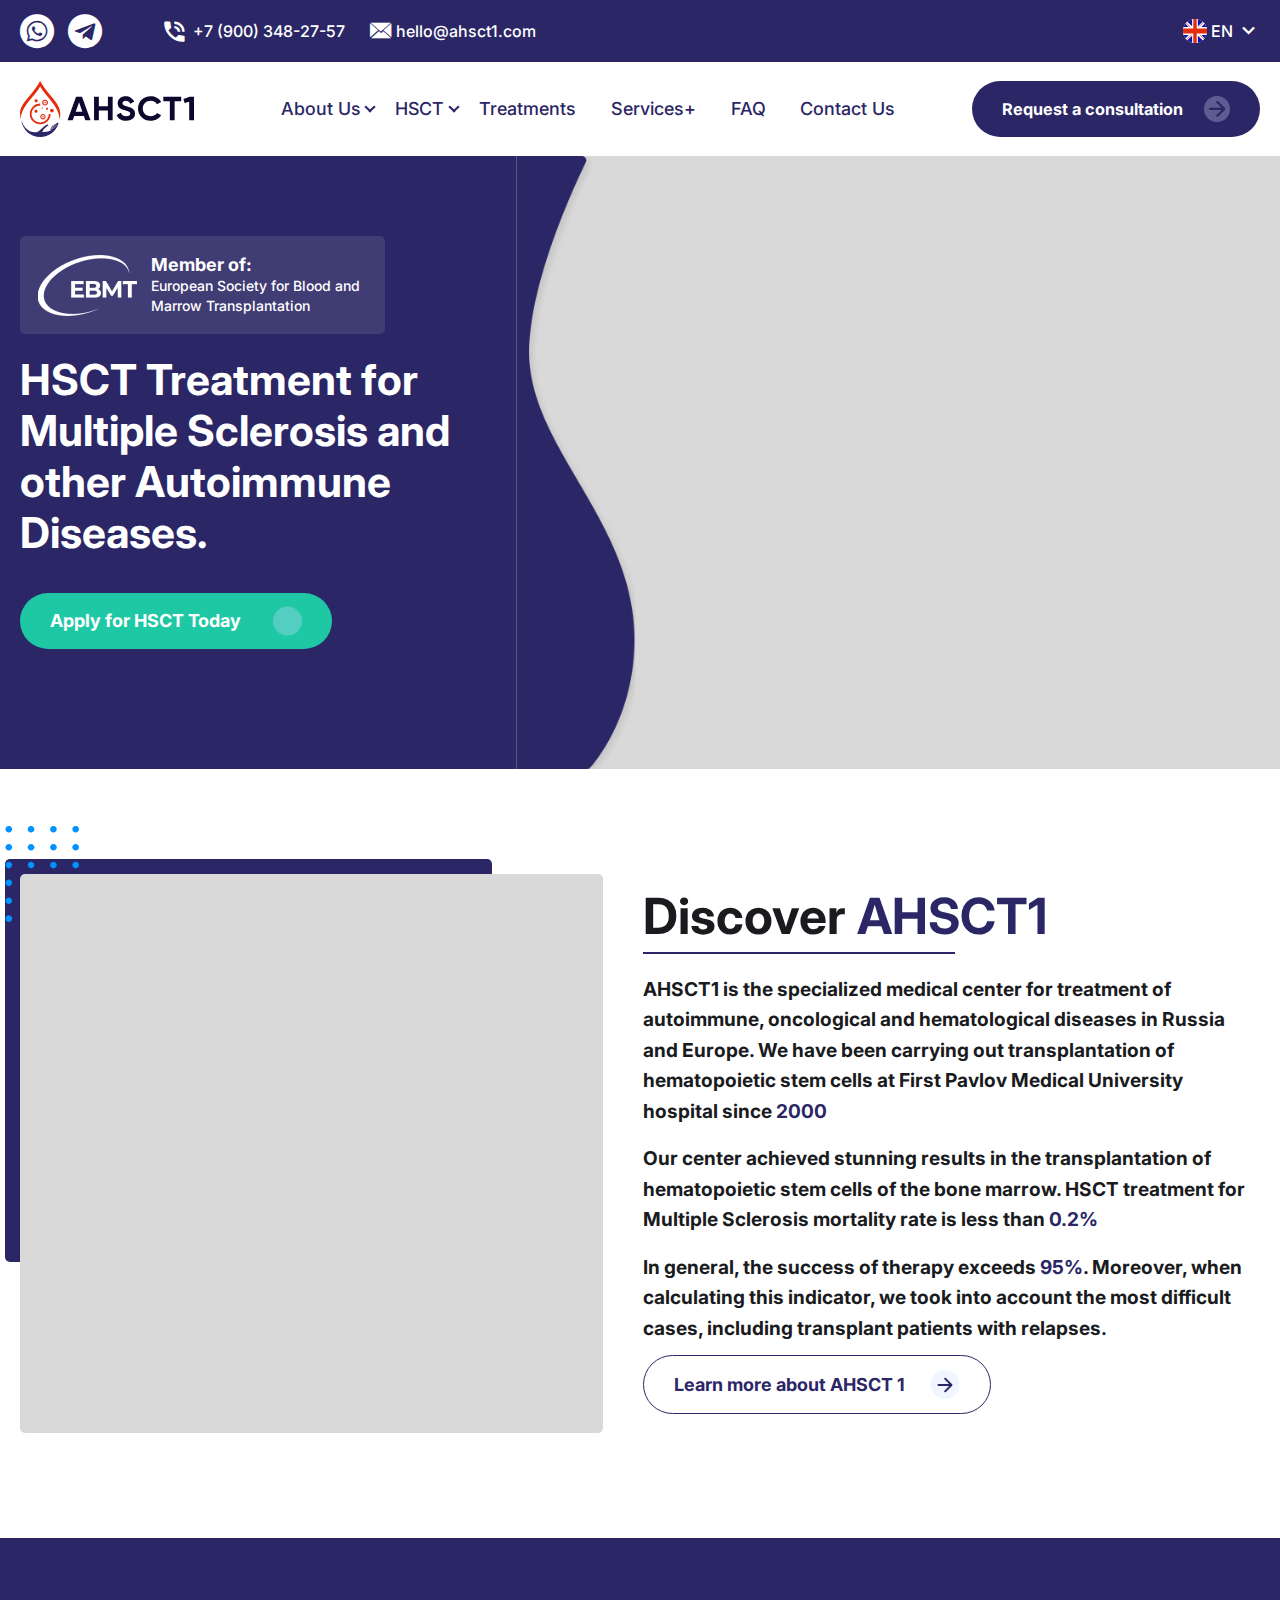
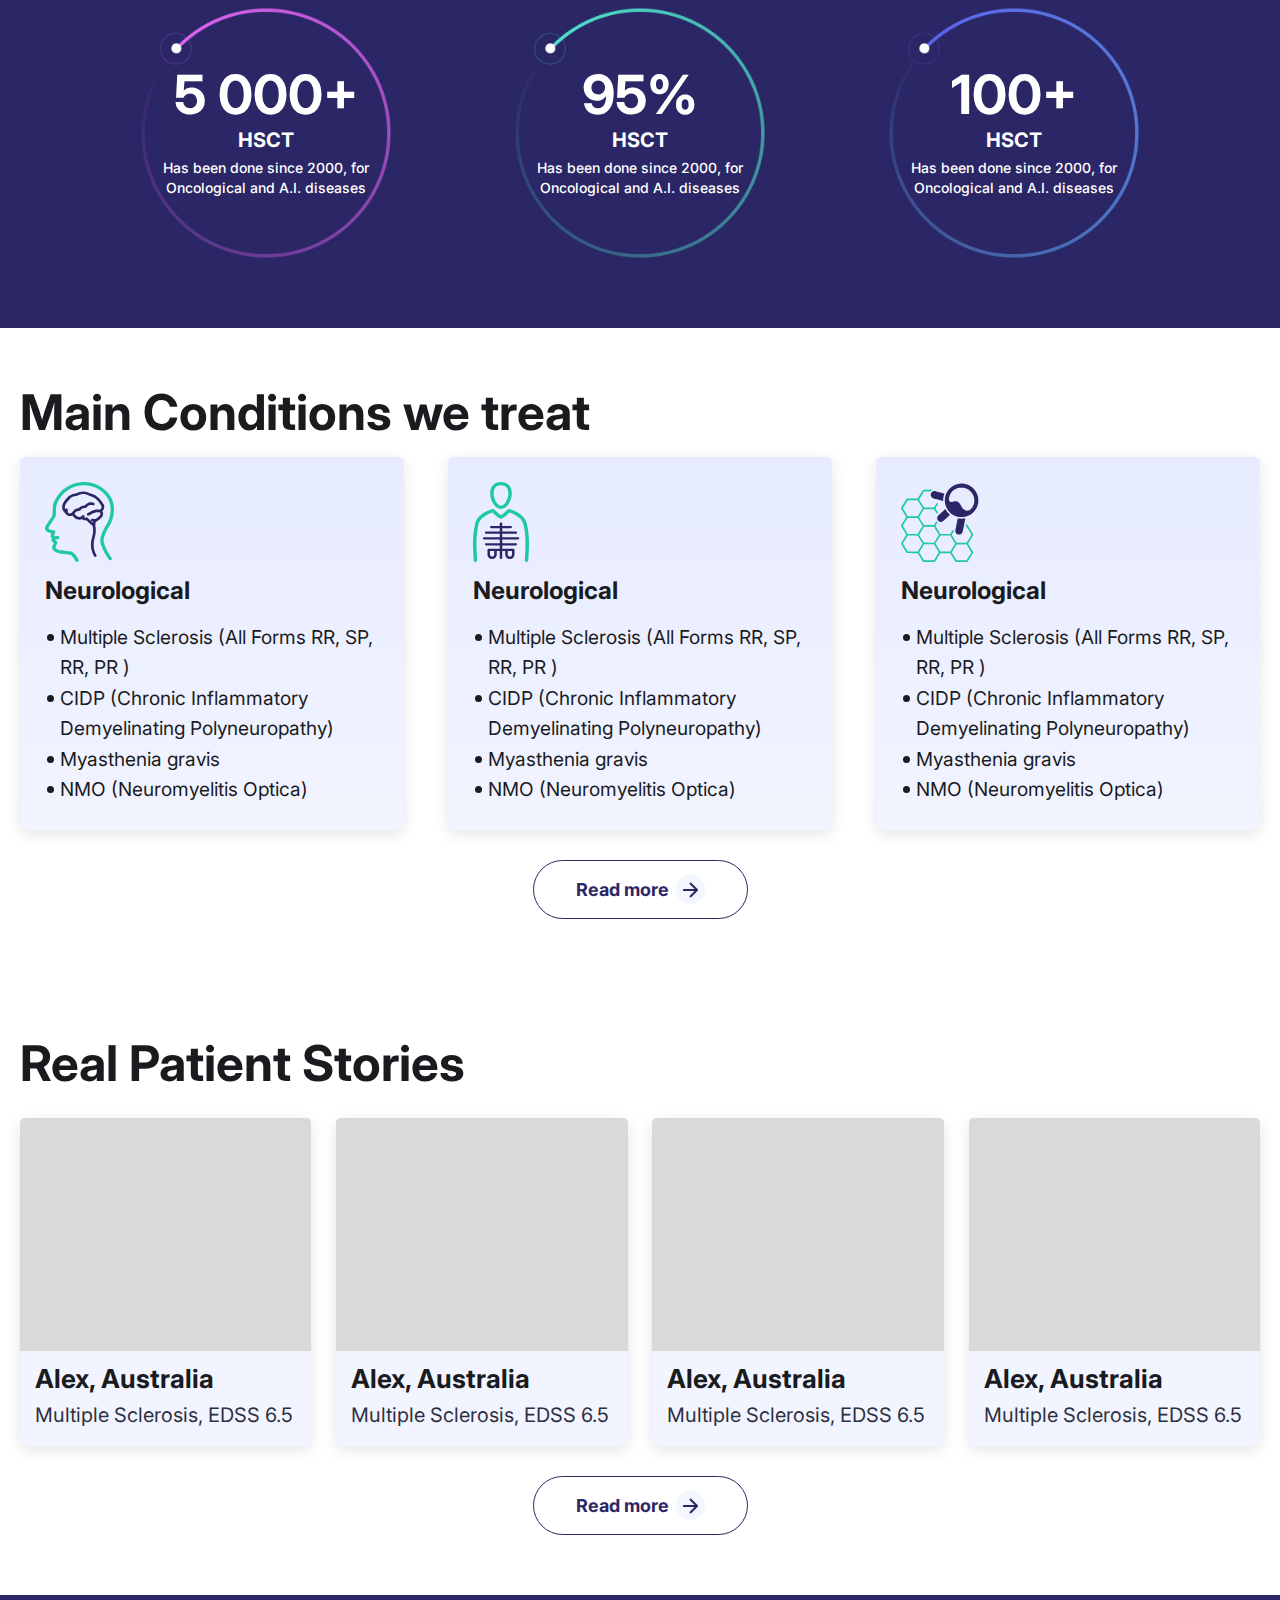
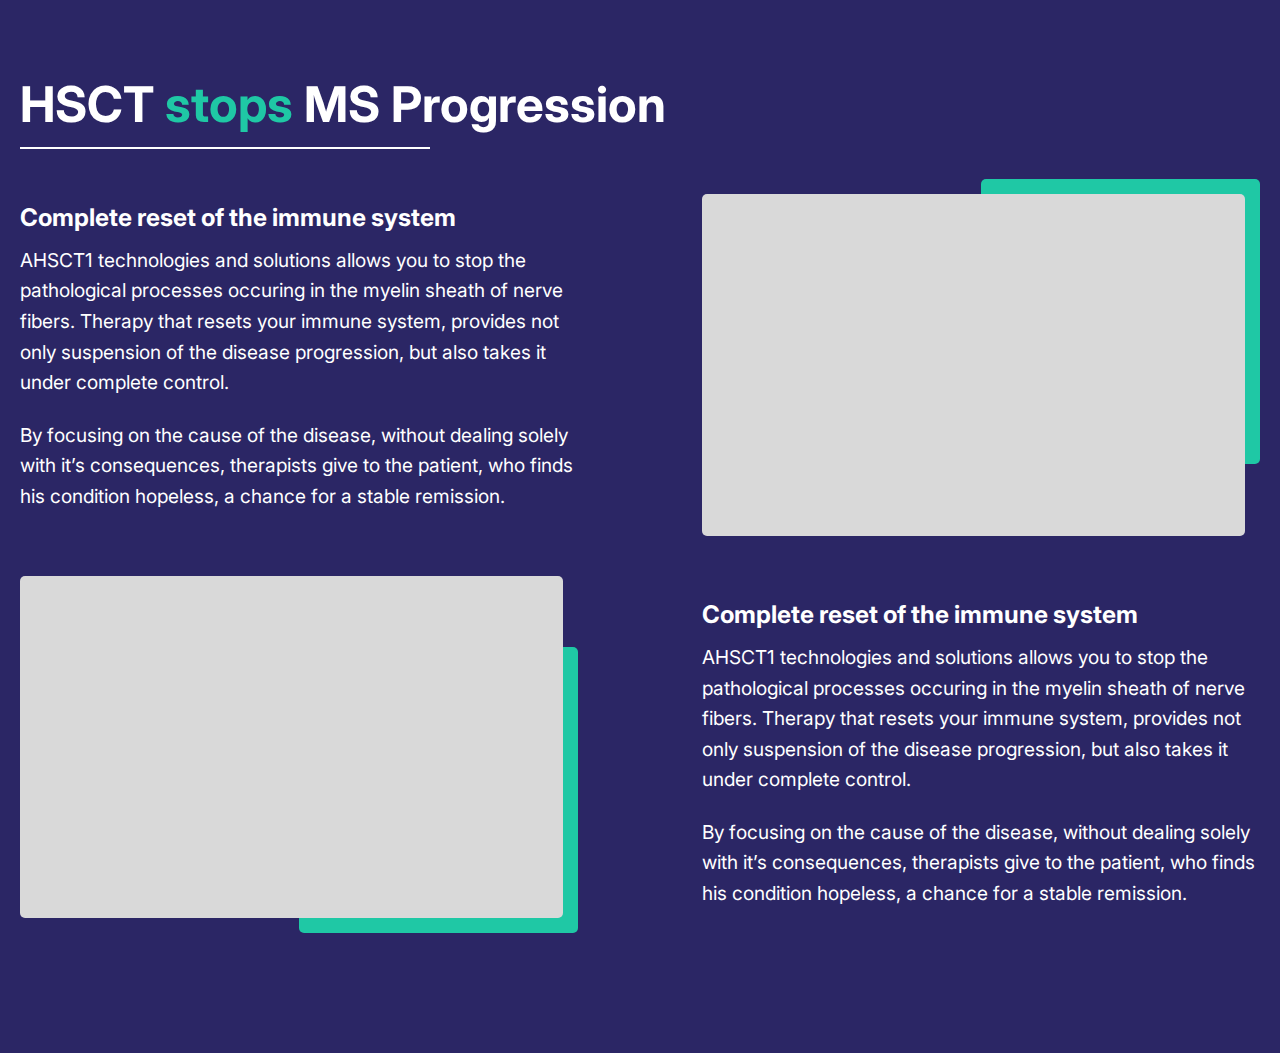
==== commit 28fa71d2: "Add files via upload" ====
--- a/index.html
+++ b/index.html
@@ -361,6 +361,120 @@
 					</div>
 				</div>
 			</div>
+			<div class="index-slaider">
+				<div class="container">
+					<div class="index-slaider__title">
+						Real Patient Stories
+					</div>
+					<div class="index-slaider__body">
+						<div class="index-slaider-blok">
+							<div class="index-slaider-blok__img ibg">
+								<img src="" alt="">
+							</div>
+							<div class="index-slaider-blok__title">
+								Alex, Australia
+							</div>
+							<div class="index-slaider-blok__text">
+								Multiple Sclerosis, EDSS 6.5
+							</div>
+						</div>
+						<div class="index-slaider-blok">
+							<div class="index-slaider-blok__img ibg">
+								<img src="" alt="">
+							</div>
+							<div class="index-slaider-blok__title">
+								Alex, Australia
+							</div>
+							<div class="index-slaider-blok__text">
+								Multiple Sclerosis, EDSS 6.5
+							</div>
+						</div>
+						<div class="index-slaider-blok">
+							<div class="index-slaider-blok__img ibg">
+								<img src="" alt="">
+							</div>
+							<div class="index-slaider-blok__title">
+								Alex, Australia
+							</div>
+							<div class="index-slaider-blok__text">
+								Multiple Sclerosis, EDSS 6.5
+							</div>
+						</div>
+						<div class="index-slaider-blok">
+							<div class="index-slaider-blok__img ibg">
+								<img src="" alt="">
+							</div>
+							<div class="index-slaider-blok__title">
+								Alex, Australia
+							</div>
+							<div class="index-slaider-blok__text">
+								Multiple Sclerosis, EDSS 6.5
+							</div>
+						</div>
+					</div>
+					<div class="index-slaider-button">
+						<span>
+							Read more
+						</span>
+						<img src="img/diseases/1.png" alt="">
+					</div>
+				</div>
+			</div>
+			<div class="stop-sclerosis">
+				<div class="container">
+					<div class="stop-sclerosis__title">
+						HSCT <span>stops</span> MS Progression
+					</div>
+					<div class="stop-sclerosis-body">
+						<div class="stop-sclerosis-body-content">
+							<div class="stop-sclerosis-body-content__title">
+								Complete reset of the immune system
+							</div>
+							<div class="stop-sclerosis-body-content__text">
+								<p>
+									AHSCT1 technologies and solutions allows you to stop the pathological
+									processes occuring in the myelin sheath of nerve fibers. Therapy that
+									resets your immune system, provides not only suspension of the disease
+									progression, but also takes it under complete control.
+								</p>
+								<p>
+									By focusing on the cause of the disease, without dealing solely with it’s
+									consequences, therapists give to the patient, who finds his condition hopeless, a chance for a stable remission.
+								</p>
+							</div>
+						</div>
+						<div class="stop-sclerosis-img stop-sclerosis-img_right">
+							<div class="stop-sclerosis-img__content ibg">
+								<img src="" alt="">
+							</div>
+						</div>
+					</div>
+					<div class="stop-sclerosis-body">
+						<div class="stop-sclerosis-img stop-sclerosis-img_left">
+							<div class="stop-sclerosis-img__content ibg">
+								<img src="" alt="">
+							</div>
+						</div>
+						<div class="stop-sclerosis-body-content">
+							<div class="stop-sclerosis-body-content__title">
+								Complete reset of the immune system
+							</div>
+							<div class="stop-sclerosis-body-content__text">
+								<p>
+									AHSCT1 technologies and solutions allows you to stop the pathological
+									processes occuring in the myelin sheath of nerve fibers. Therapy that
+									resets your immune system, provides not only suspension of the disease
+									progression, but also takes it under complete control.
+								</p>
+								<p>
+									By focusing on the cause of the disease, without dealing solely with it’s
+									consequences, therapists give to the patient, who finds his condition hopeless, a chance for a stable remission.
+								</p>
+							</div>
+						</div>
+					</div>
+				</div>
+			</div>
 		</div>
 		<script src="js/custom.js"></script>
 	</body>
--- a/css/style.css
+++ b/css/style.css
@@ -1439,7 +1439,7 @@
   padding: 60px 0; }
   @media (max-width: 1064px) {
     .statistics {
-      display: none; } }
+      padding: 120px 0; } }
 
 .statistics__body {
   font-size: 0;
@@ -1452,7 +1452,23 @@
   -webkit-box-align: center;
   -ms-flex-align: center;
   align-items: center;
-  padding: 0 155px; }
+  padding-left: 155px;
+  padding-right: 155px; }
+  @media (max-width: 1540px) {
+    .statistics__body {
+      padding-left: calc(0px + 155 * ((100vw - 320px) / 1220)); } }
+  @media (max-width: 1540px) {
+    .statistics__body {
+      padding-right: calc(0px + 155 * ((100vw - 320px) / 1220)); } }
+  @media (max-width: 1064px) {
+    .statistics__body {
+      -ms-flex-wrap: wrap;
+      flex-wrap: wrap; } }
+  @media (max-width: 767px) {
+    .statistics__body {
+      -webkit-box-pack: center;
+      -ms-flex-pack: center;
+      justify-content: center; } }
 
 .statistics-blok {
   -webkit-box-flex: 0;
@@ -1481,6 +1497,26 @@
     -ms-transform: translate(-50%, -50%);
     transform: translate(-50%, -50%);
     width: 100%; }
+  @media (max-width: 1064px) {
+    .statistics-blok {
+      -webkit-box-flex: 0;
+      -ms-flex: 0 0 40%;
+      flex: 0 0 40%;
+      margin-bottom: 120px; }
+      .statistics-blok:last-child {
+        margin-bottom: 0; } }
+  @media (max-width: 767px) {
+    .statistics-blok {
+      -webkit-box-flex: 0;
+      -ms-flex: 0 0 55%;
+      flex: 0 0 55%; } }
+  @media (max-width: 480px) {
+    .statistics-blok {
+      -webkit-box-flex: 0;
+      -ms-flex: 0 0 100%;
+      flex: 0 0 100%;
+      min-height: calc(100vw - 60px);
+      margin-bottom: 47px; } }
 
 .statistics-blok__title {
   font-family: Inter;
@@ -1513,17 +1549,17 @@
 
 .diseases {
   padding: 60px 0; }
-  @media (max-width: 1064px) {
-    .diseases {
-      display: none; } }
 
 .diseases__title {
   font-family: Inter;
   font-size: 54px;
   font-weight: 700;
-  line-height: 65px;
+  line-height: 100%;
   margin-bottom: 20px;
   color: #1a1b1e; }
+  @media (max-width: 1540px) {
+    .diseases__title {
+      font-size: calc(32px + 22 * ((100vw - 320px) / 1220)); } }
 
 .diseases__body {
   font-size: 0;
@@ -1533,6 +1569,10 @@
   -webkit-box-pack: justify;
   -ms-flex-pack: justify;
   justify-content: space-between; }
+  @media (max-width: 767px) {
+    .diseases__body {
+      -ms-flex-wrap: wrap;
+      flex-wrap: wrap; } }
 
 .diseases-blok {
   -webkit-box-flex: 0;
@@ -1546,6 +1586,12 @@
   box-shadow: 0px 4px 15px 0px rgba(0, 0, 0, 0.1);
   border-radius: 5px;
   padding: 25px; }
+  @media (max-width: 767px) {
+    .diseases-blok {
+      -webkit-box-flex: 0;
+      -ms-flex: 0 0 100%;
+      flex: 0 0 100%;
+      margin-bottom: 20px; } }
 
 .diseases-blok__img {
   height: 80px;
@@ -1560,6 +1606,12 @@
   line-height: 31px;
   margin-bottom: 17px;
   color: #1a1b1e; }
+  @media (max-width: 1540px) {
+    .diseases-blok__title {
+      font-size: calc(18px + 8 * ((100vw - 320px) / 1220)); } }
+  @media (max-width: 1540px) {
+    .diseases-blok__title {
+      line-height: calc(21px + 10 * ((100vw - 320px) / 1220)); } }
 
 .diseases-blok__list p {
   font-family: Inter;
@@ -1569,6 +1621,12 @@
   color: #1a1b1e;
   padding-left: 15px;
   position: relative; }
+  @media (max-width: 1540px) {
+    .diseases-blok__list p {
+      font-size: calc(16px + 4 * ((100vw - 320px) / 1220)); } }
+  @media (max-width: 1540px) {
+    .diseases-blok__list p {
+      line-height: calc(25px + 7 * ((100vw - 320px) / 1220)); } }
 
 .diseases-blok__list p:before {
   content: "";
@@ -1603,3 +1661,270 @@
     line-height: 22px;
     color: #2b2665;
     padding-right: 7px; }
+  @media (max-width: 480px) {
+    .diseases-button {
+      width: 100%; } }
+
+.index-slaider {
+  padding: 60px 0; }
+
+.index-slaider__title {
+  font-family: Inter;
+  font-size: 54px;
+  font-weight: 700;
+  line-height: 100%;
+  margin-bottom: 30px;
+  color: #1a1b1e; }
+  @media (max-width: 1540px) {
+    .index-slaider__title {
+      font-size: calc(32px + 22 * ((100vw - 320px) / 1220)); } }
+
+.index-slaider__body {
+  font-size: 0;
+  display: -webkit-box;
+  display: -ms-flexbox;
+  display: flex;
+  -webkit-box-pack: justify;
+  -ms-flex-pack: justify;
+  justify-content: space-between; }
+  @media (max-width: 767px) {
+    .index-slaider__body {
+      -ms-flex-wrap: wrap;
+      flex-wrap: wrap; } }
+
+.index-slaider-blok {
+  -webkit-box-flex: 0;
+  -ms-flex: 0 0 23.5%;
+  flex: 0 0 23.5%;
+  -webkit-box-shadow: 0px 4px 15px 0px rgba(0, 0, 0, 0.1);
+  box-shadow: 0px 4px 15px 0px rgba(0, 0, 0, 0.1);
+  border-radius: 5px;
+  background: -webkit-gradient(linear, left top, left bottom, from(#E6EBFF), color-stop(23.23%, #F2F4FF));
+  background: -webkit-linear-gradient(top, #E6EBFF 0%, #F2F4FF 23.23%);
+  background: -o-linear-gradient(top, #E6EBFF 0%, #F2F4FF 23.23%);
+  background: linear-gradient(180deg, #E6EBFF 0%, #F2F4FF 23.23%);
+  padding-bottom: 15px;
+  overflow: hidden; }
+  @media (max-width: 767px) {
+    .index-slaider-blok {
+      -webkit-box-flex: 0;
+      -ms-flex: 0 0 100%;
+      flex: 0 0 100%; } }
+
+.index-slaider-blok__img {
+  background: #D9D9D9;
+  padding-top: 80%; }
+
+.index-slaider-blok__title {
+  font-family: Inter;
+  font-size: 26px;
+  font-weight: 700;
+  line-height: 31px;
+  color: #1A1B1E;
+  margin: 12px 0 5px;
+  padding: 0 15px; }
+
+.index-slaider-blok__text {
+  font-family: Inter;
+  font-size: 20px;
+  font-weight: 400;
+  line-height: 32px;
+  color: #2F303F;
+  padding: 0 15px; }
+
+.index-slaider-button {
+  border: 1px solid #2b2665;
+  width: 215px;
+  height: 59px;
+  border-radius: 49px;
+  margin: 30px auto 0;
+  display: -webkit-box;
+  display: -ms-flexbox;
+  display: flex;
+  -webkit-box-pack: center;
+  -ms-flex-pack: center;
+  justify-content: center;
+  -webkit-box-align: center;
+  -ms-flex-align: center;
+  align-items: center; }
+  .index-slaider-button span {
+    font-family: Inter;
+    font-size: 18px;
+    font-weight: 700;
+    line-height: 22px;
+    color: #2b2665;
+    padding-right: 7px; }
+  @media (max-width: 480px) {
+    .index-slaider-button {
+      width: 100%; } }
+
+.stop-sclerosis {
+  padding: 80px 0;
+  background: #2b2665; }
+
+.stop-sclerosis__title {
+  font-family: Inter;
+  font-size: 54px;
+  font-weight: 700;
+  line-height: 65px;
+  color: #fff;
+  padding-bottom: 14px;
+  position: relative;
+  margin-bottom: 30px; }
+  @media (max-width: 1540px) {
+    .stop-sclerosis__title {
+      font-size: calc(32px + 22 * ((100vw - 320px) / 1220)); } }
+  @media (max-width: 1540px) {
+    .stop-sclerosis__title {
+      line-height: calc(38px + 27 * ((100vw - 320px) / 1220)); } }
+  .stop-sclerosis__title span {
+    color: #1fc8a5; }
+  .stop-sclerosis__title:before {
+    content: "";
+    width: 410px;
+    height: 2px;
+    display: block;
+    position: absolute;
+    left: 0;
+    bottom: 0;
+    background: #fff; }
+  @media (max-width: 480px) {
+    .stop-sclerosis__title:before {
+      width: 100%; } }
+
+.stop-sclerosis-body {
+  font-size: 0;
+  display: -webkit-box;
+  display: -ms-flexbox;
+  display: flex;
+  -webkit-box-pack: justify;
+  -ms-flex-pack: justify;
+  justify-content: space-between;
+  -webkit-box-align: center;
+  -ms-flex-align: center;
+  align-items: center;
+  margin-bottom: 40px; }
+  @media (max-width: 920px) {
+    .stop-sclerosis-body {
+      -webkit-box-orient: vertical;
+      -webkit-box-direction: normal;
+      -ms-flex-direction: column;
+      flex-direction: column; } }
+
+.stop-sclerosis-body-content {
+  -webkit-box-flex: 0;
+  -ms-flex: 0 0 45%;
+  flex: 0 0 45%; }
+  @media (max-width: 1240px) {
+    .stop-sclerosis-body-content {
+      -webkit-box-flex: 0;
+      -ms-flex: 0 0 40%;
+      flex: 0 0 40%; } }
+  @media (max-width: 920px) {
+    .stop-sclerosis-body-content {
+      margin-bottom: 30px; } }
+
+.stop-sclerosis-body-content__title {
+  font-family: Inter;
+  font-size: 26px;
+  font-weight: 700;
+  line-height: 31px;
+  color: #fff;
+  margin-bottom: 14px; }
+  @media (max-width: 1540px) {
+    .stop-sclerosis-body-content__title {
+      font-size: calc(18px + 8 * ((100vw - 320px) / 1220)); } }
+  @media (max-width: 1540px) {
+    .stop-sclerosis-body-content__title {
+      line-height: calc(21px + 10 * ((100vw - 320px) / 1220)); } }
+  @media (max-width: 1540px) {
+    .stop-sclerosis-body-content__title {
+      margin-bottom: calc(8px + 6 * ((100vw - 320px) / 1220)); } }
+
+.stop-sclerosis-body-content__text p {
+  font-family: Inter;
+  font-size: 20px;
+  font-weight: 400;
+  line-height: 32px;
+  color: #fff;
+  margin-bottom: 22px; }
+  @media (max-width: 1540px) {
+    .stop-sclerosis-body-content__text p {
+      font-size: calc(16px + 4 * ((100vw - 320px) / 1220)); } }
+  @media (max-width: 1540px) {
+    .stop-sclerosis-body-content__text p {
+      line-height: calc(25px + 7 * ((100vw - 320px) / 1220)); } }
+
+.stop-sclerosis-body-content__text p:last-child {
+  margin-bottom: 0; }
+
+.stop-sclerosis-img {
+  -webkit-box-flex: 0;
+  -ms-flex: 0 0 45%;
+  flex: 0 0 45%;
+  position: relative; }
+  .stop-sclerosis-img:before {
+    content: "";
+    display: block;
+    position: absolute;
+    width: 50%;
+    height: 80%;
+    background: #1fc8a5;
+    border-radius: 5px; }
+  .stop-sclerosis-img.stop-sclerosis-img_right {
+    padding-top: 17px;
+    padding-right: 17px; }
+    @media (max-width: 1540px) {
+      .stop-sclerosis-img.stop-sclerosis-img_right {
+        padding-top: calc(8px + 9 * ((100vw - 320px) / 1220)); } }
+    @media (max-width: 1540px) {
+      .stop-sclerosis-img.stop-sclerosis-img_right {
+        padding-right: calc(8px + 9 * ((100vw - 320px) / 1220)); } }
+  .stop-sclerosis-img.stop-sclerosis-img_right:before {
+    right: 0;
+    top: 0; }
+  .stop-sclerosis-img.stop-sclerosis-img_left {
+    padding-bottom: 17px;
+    padding-right: 17px; }
+    @media (max-width: 1540px) {
+      .stop-sclerosis-img.stop-sclerosis-img_left {
+        padding-bottom: calc(8px + 9 * ((100vw - 320px) / 1220)); } }
+    @media (max-width: 1540px) {
+      .stop-sclerosis-img.stop-sclerosis-img_left {
+        padding-right: calc(8px + 9 * ((100vw - 320px) / 1220)); } }
+  .stop-sclerosis-img.stop-sclerosis-img_left:before {
+    right: 0;
+    bottom: 0; }
+  @media (max-width: 1240px) {
+    .stop-sclerosis-img {
+      -webkit-box-flex: 0;
+      -ms-flex: 0 0 55%;
+      flex: 0 0 55%; } }
+  @media (max-width: 920px) {
+    .stop-sclerosis-img {
+      width: 100%;
+      -webkit-box-ordinal-group: 3;
+      -ms-flex-order: 2;
+      order: 2; }
+      .stop-sclerosis-img.stop-sclerosis-img_left {
+        padding-bottom: 0px;
+        padding-right: 0px;
+        padding-top: 17px;
+        padding-right: 17px; } }
+    @media (max-width: 920px) and (max-width: 1540px) {
+      .stop-sclerosis-img.stop-sclerosis-img_left {
+        padding-top: calc(8px + 9 * ((100vw - 320px) / 1220)); } }
+    @media (max-width: 920px) and (max-width: 1540px) {
+      .stop-sclerosis-img.stop-sclerosis-img_left {
+        padding-right: calc(8px + 9 * ((100vw - 320px) / 1220)); } }
+  @media (max-width: 920px) {
+      .stop-sclerosis-img.stop-sclerosis-img_left:before {
+        right: 0;
+        bottom: auto;
+        top: 0; } }
+
+.stop-sclerosis-img__content {
+  width: 100%;
+  padding-top: 63%;
+  background: #D9D9D9;
+  border-radius: 5px; }
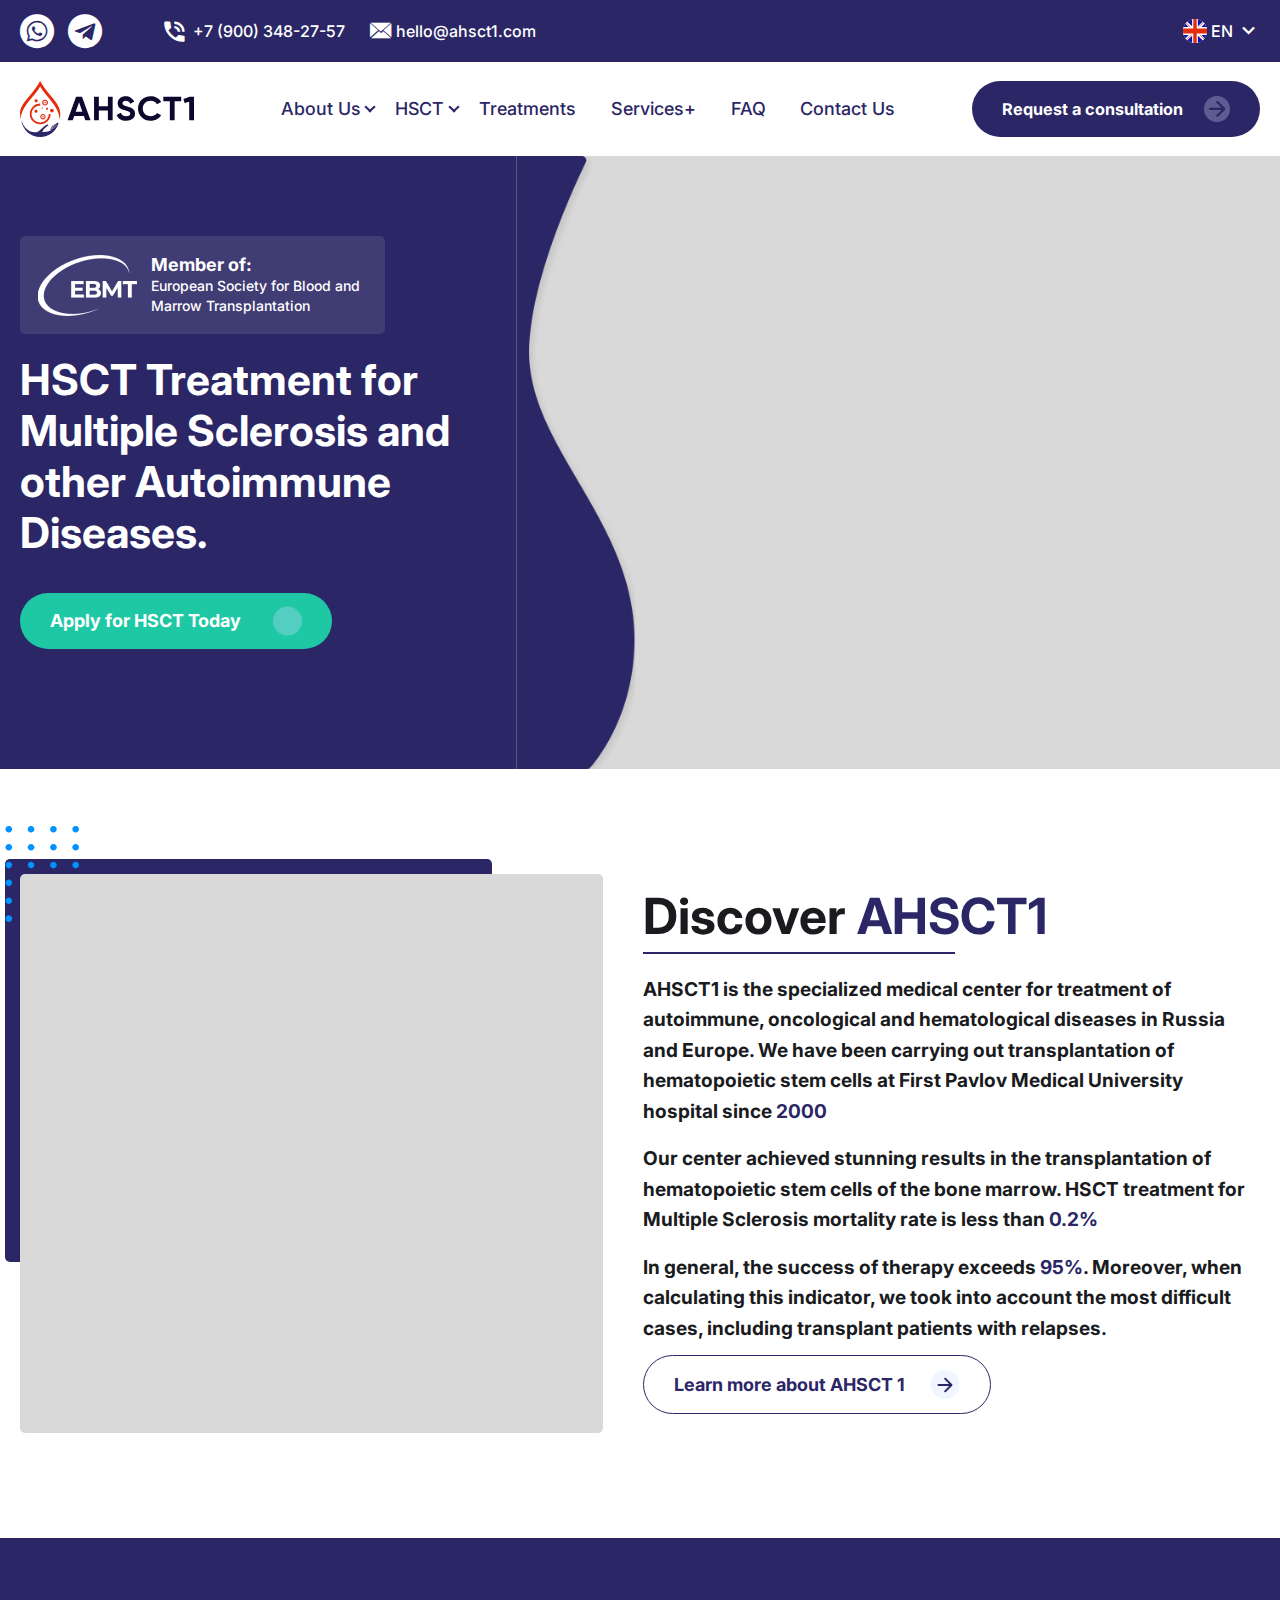
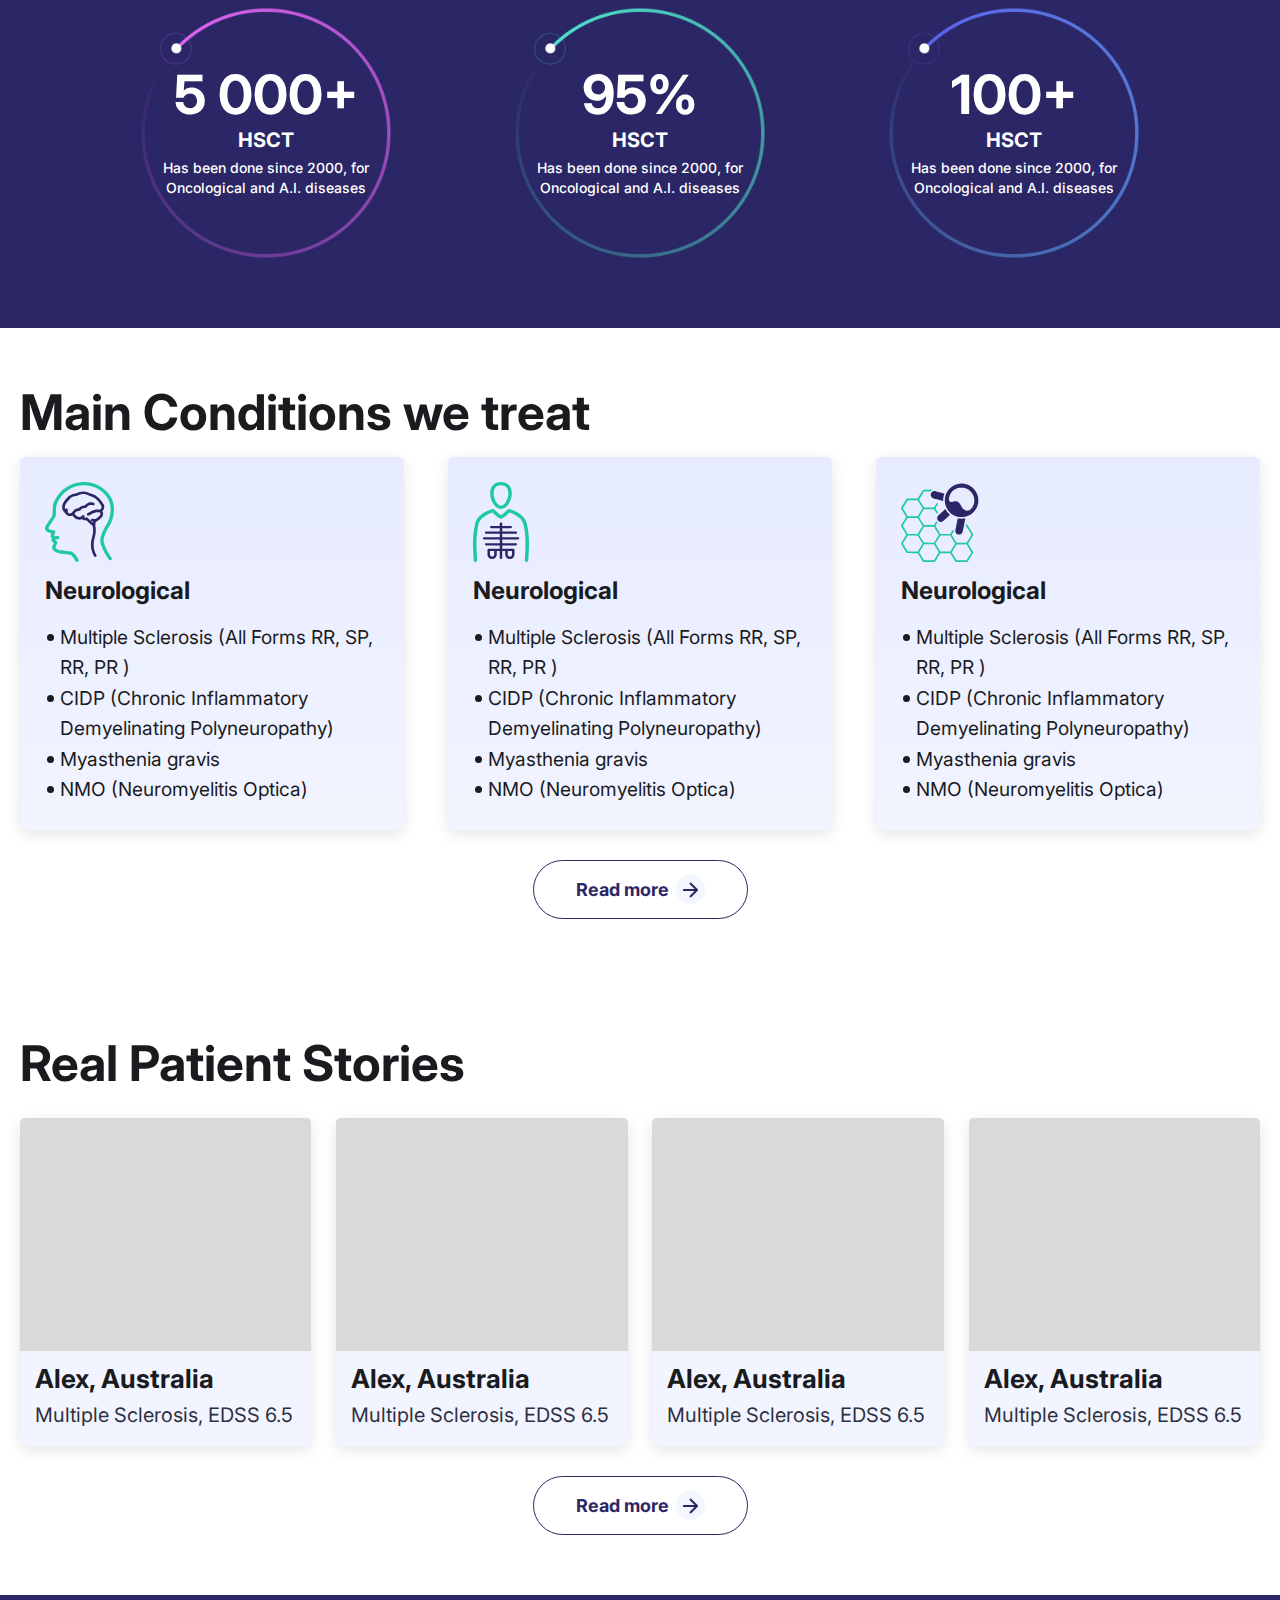
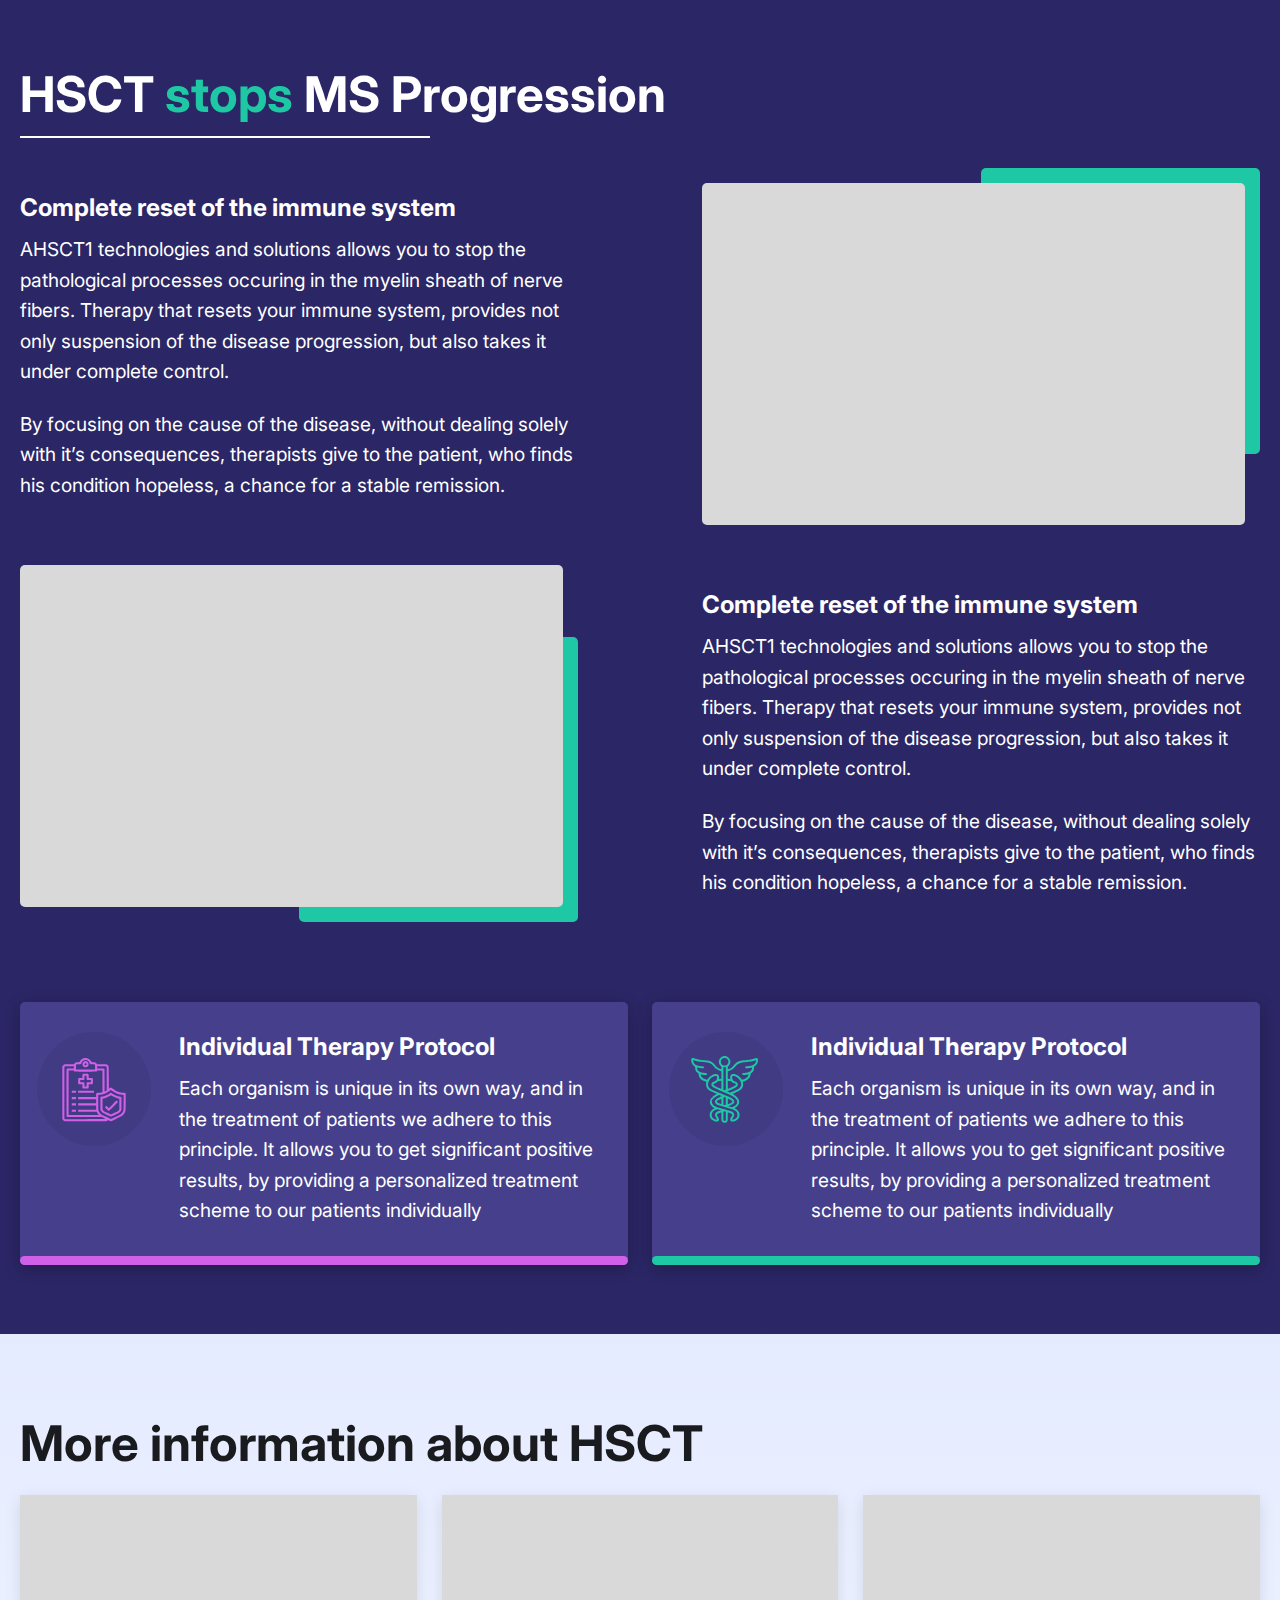
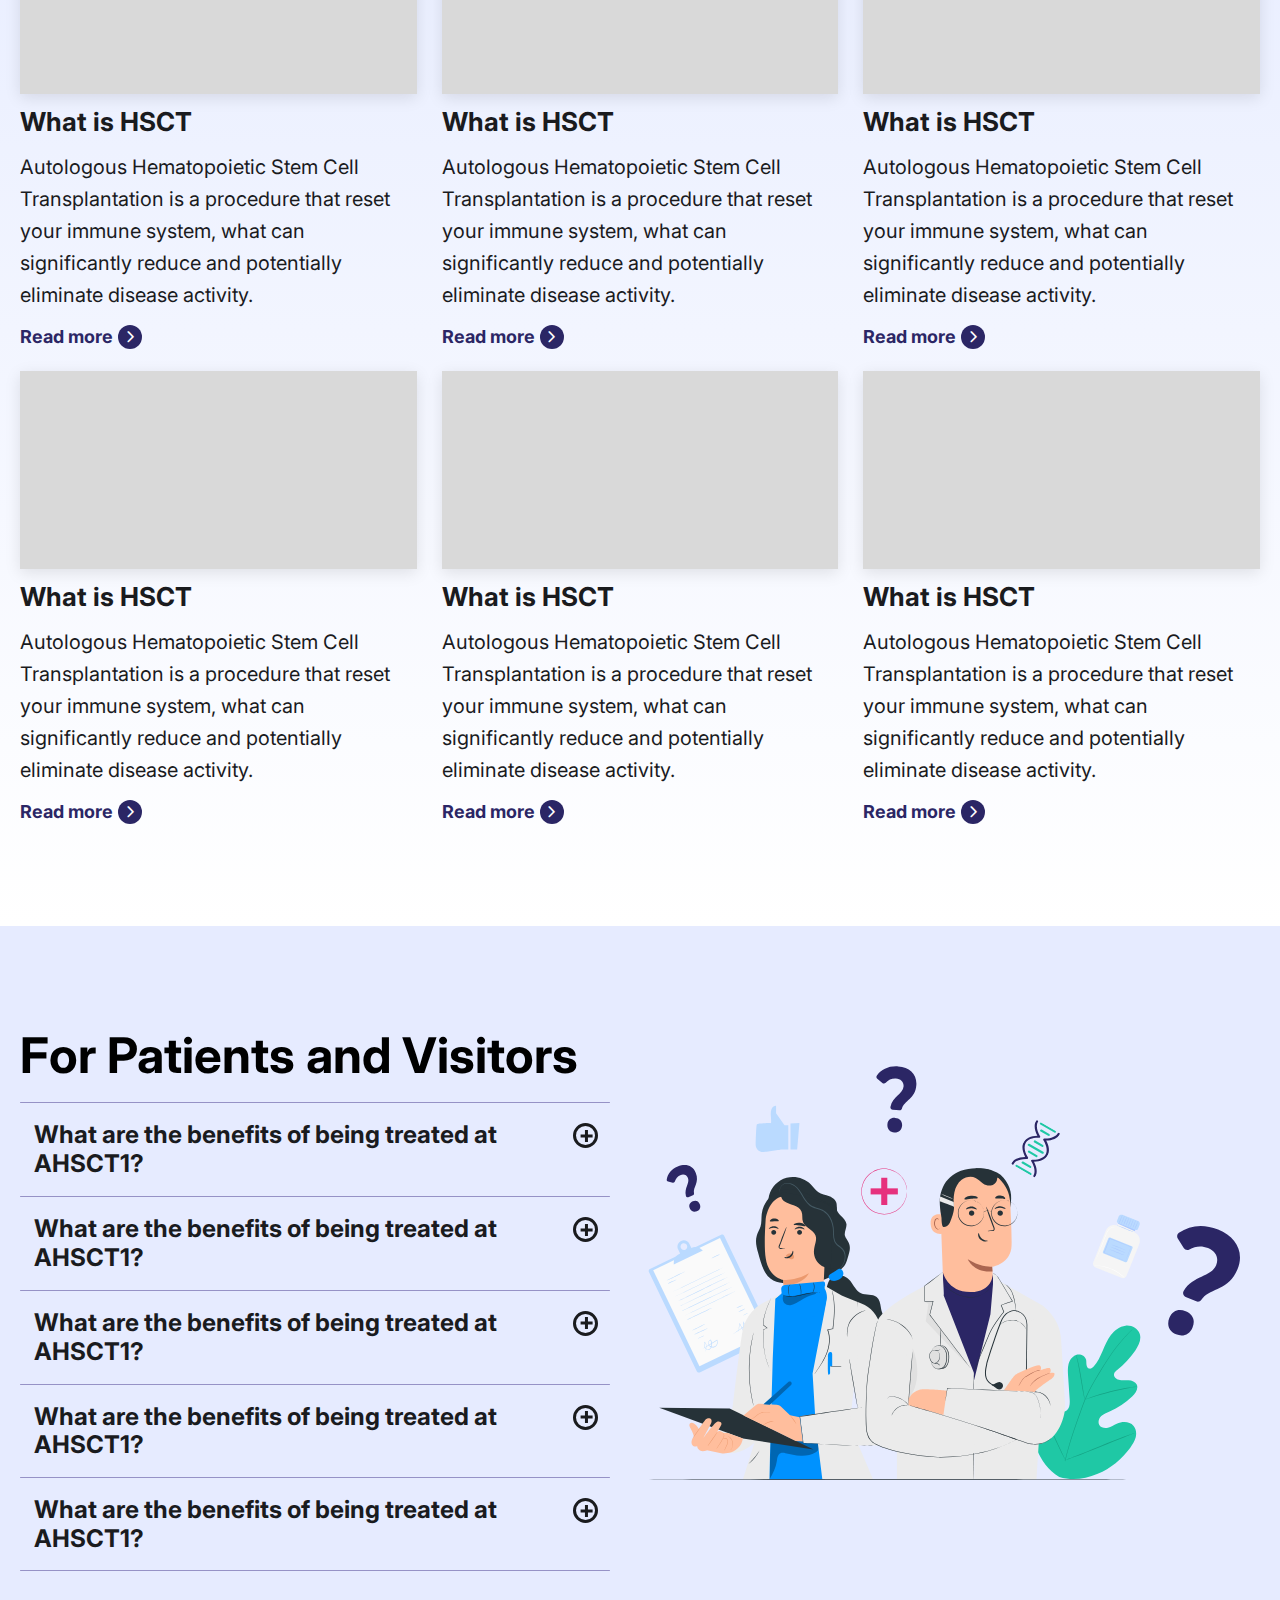
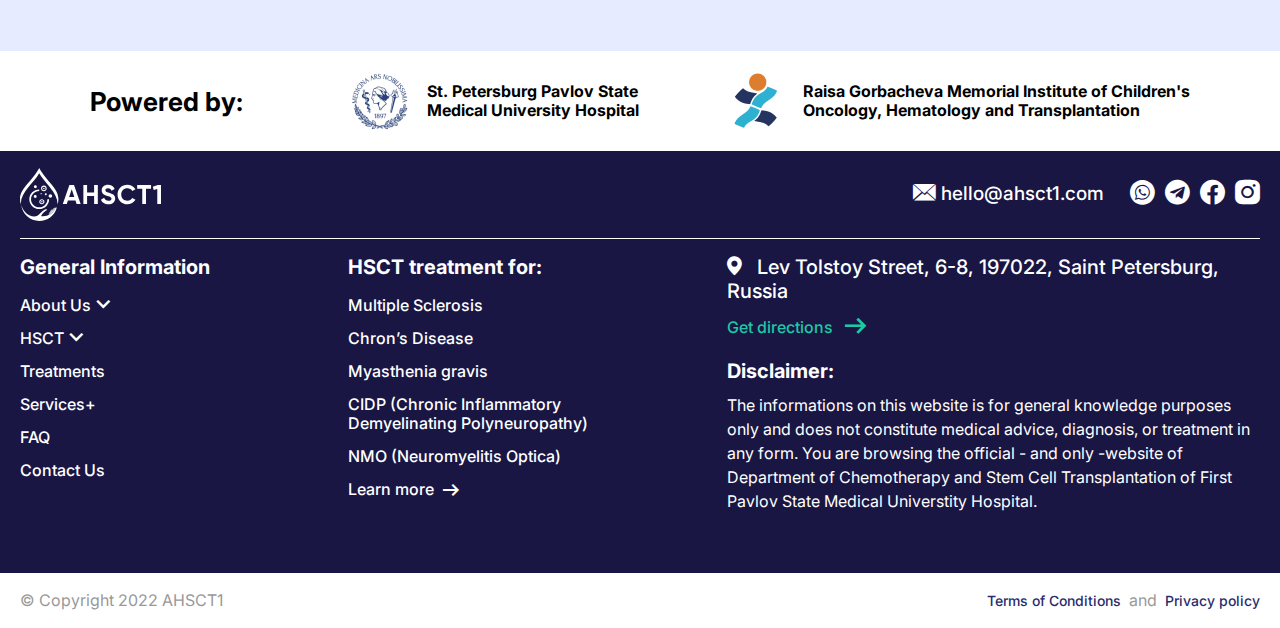
==== commit 45dc3726: "Add files via upload" ====
--- a/index.html
+++ b/index.html
@@ -473,8 +473,411 @@
 							</div>
 						</div>
 					</div>
+					<div class="stop-sclerosis-footer">
+						<div class="stop-sclerosis-footer__blok stop-sclerosis-footer__blok_pink">
+							<div class="stop-sclerosis-footer__img">
+								<img src="img/stop-sclerosis/1.svg" alt="">
+							</div>
+							<div class="stop-sclerosis-footer__content">
+								<div class="stop-sclerosis-footer__title">
+									Individual Therapy Protocol
+								</div>
+								<div class="stop-sclerosis-footer__text">
+									Each organism is unique in its own way, and in the
+									treatment of patients we adhere to this principle. It
+									allows you to get significant positive results, by
+									providing a personalized treatment scheme to
+									our patients individually
+								</div>
+							</div>
+						</div>
+						<div class="stop-sclerosis-footer__blok stop-sclerosis-footer__blok_green">
+							<div class="stop-sclerosis-footer__img">
+								<img src="img/stop-sclerosis/2.svg" alt="">
+							</div>
+							<div class="stop-sclerosis-footer__content">
+								<div class="stop-sclerosis-footer__title">
+									Individual Therapy Protocol
+								</div>
+								<div class="stop-sclerosis-footer__text">
+									Each organism is unique in its own way, and in the
+									treatment of patients we adhere to this principle. It
+									allows you to get significant positive results, by
+									providing a personalized treatment scheme to
+									our patients individually
+								</div>
+							</div>
+						</div>
+					</div>
 				</div>
 			</div>
+			<div class="additional-information">
+				<div class="container">
+					<div class="additional-information__title">
+						More information about HSCT
+					</div>
+					<div class="additional-information__body">
+						<div class="additional-information-blok">
+							<div class="additional-information-blok__img ibg">
+								<img src="" alt="">
+							</div>
+							<div class="additional-information-blok__title">
+								What is HSCT
+							</div>
+							<div class="additional-information-blok__text">
+								Autologous Hematopoietic Stem Cell Transplantation is a procedure that reset your immune system, what can significantly reduce and potentially eliminate disease activity.
+							</div>
+							<span>
+								<a href="" class="additional-information-blok__link">
+									Read more
+									<span class="icon-pointer"></span>
+								</a>
+							</span>
+						</div>
+						<div class="additional-information-blok">
+							<div class="additional-information-blok__img ibg">
+								<img src="" alt="">
+							</div>
+							<div class="additional-information-blok__title">
+								What is HSCT
+							</div>
+							<div class="additional-information-blok__text">
+								Autologous Hematopoietic Stem Cell Transplantation is a procedure that reset your immune system, what can significantly reduce and potentially eliminate disease activity.
+							</div>
+							<span>
+								<a href="" class="additional-information-blok__link">
+									Read more
+									<span class="icon-pointer"></span>
+								</a>
+							</span>
+						</div>
+						<div class="additional-information-blok">
+							<div class="additional-information-blok__img ibg">
+								<img src="" alt="">
+							</div>
+							<div class="additional-information-blok__title">
+								What is HSCT
+							</div>
+							<div class="additional-information-blok__text">
+								Autologous Hematopoietic Stem Cell Transplantation is a procedure that reset your immune system, what can significantly reduce and potentially eliminate disease activity.
+							</div>
+							<span>
+								<a href="" class="additional-information-blok__link">
+									Read more
+									<span class="icon-pointer"></span>
+								</a>
+							</span>
+						</div>
+						<div class="additional-information-blok">
+							<div class="additional-information-blok__img ibg">
+								<img src="" alt="">
+							</div>
+							<div class="additional-information-blok__title">
+								What is HSCT
+							</div>
+							<div class="additional-information-blok__text">
+								Autologous Hematopoietic Stem Cell Transplantation is a procedure that reset your immune system, what can significantly reduce and potentially eliminate disease activity.
+							</div>
+							<span>
+								<a href="" class="additional-information-blok__link">
+									Read more
+									<span class="icon-pointer"></span>
+								</a>
+							</span>
+						</div>
+						<div class="additional-information-blok">
+							<div class="additional-information-blok__img ibg">
+								<img src="" alt="">
+							</div>
+							<div class="additional-information-blok__title">
+								What is HSCT
+							</div>
+							<div class="additional-information-blok__text">
+								Autologous Hematopoietic Stem Cell Transplantation is a procedure that reset your immune system, what can significantly reduce and potentially eliminate disease activity.
+							</div>
+							<span>
+								<a href="" class="additional-information-blok__link">
+									Read more
+									<span class="icon-pointer"></span>
+								</a>
+							</span>
+						</div>
+						<div class="additional-information-blok">
+							<div class="additional-information-blok__img ibg">
+								<img src="" alt="">
+							</div>
+							<div class="additional-information-blok__title">
+								What is HSCT
+							</div>
+							<div class="additional-information-blok__text">
+								Autologous Hematopoietic Stem Cell Transplantation is a procedure that reset your immune system, what can significantly reduce and potentially eliminate disease activity.
+							</div>
+							<span>
+								<a href="" class="additional-information-blok__link">
+									Read more
+									<span class="icon-pointer"></span>
+								</a>
+							</span>
+						</div>
+					</div>
+				</div>
+			</div>
+			<div class="index-spoiler">
+				<div class="container">
+					<div class="index-spoiler__body">
+						<div data-spollers data-one-spoller class="index-spoiler-content">
+							<div class="index-spoiler__title">
+								For Patients and Visitors
+							</div>
+							<div class="index-spoiler-content__blok">
+								<button tabindex="-1" type="button" data-spoller class="index-spoiler-content__title">
+									What are the benefits of being treated at AHSCT1?
+									<div><span></span></div>
+								</button>
+								<div class="index-spoiler-content__content">
+									Lorem ipsum dolor sit amet, consectetur adipiscing elit, sed do eiusmod tempor incididunt ut labore et dolore magna aliqua. Ut enim ad minim veniam, quis nostrud exercitation ullamco laboris nisi ut aliquip ex ea commodo consequat.Lorem ipsum dolor sit amet
+								</div>
+							</div>
+							<div class="index-spoiler-content__blok">
+								<button tabindex="-1" type="button" data-spoller class="index-spoiler-content__title">
+									What are the benefits of being treated at AHSCT1?
+									<div><span></span></div>
+								</button>
+								<div class="index-spoiler-content__content">
+									Lorem ipsum dolor sit amet, consectetur adipiscing elit, sed do eiusmod tempor incididunt ut labore et dolore magna aliqua. Ut enim ad minim veniam, quis nostrud exercitation ullamco laboris nisi ut aliquip ex ea commodo consequat.Lorem ipsum dolor sit amet
+								</div>
+							</div>
+							<div class="index-spoiler-content__blok">
+								<button tabindex="-1" type="button" data-spoller class="index-spoiler-content__title">
+									What are the benefits of being treated at AHSCT1?
+									<div><span></span></div>
+								</button>
+								<div class="index-spoiler-content__content">
+									Lorem ipsum dolor sit amet, consectetur adipiscing elit, sed do eiusmod tempor incididunt ut labore et dolore magna aliqua. Ut enim ad minim veniam, quis nostrud exercitation ullamco laboris nisi ut aliquip ex ea commodo consequat.Lorem ipsum dolor sit amet
+								</div>
+							</div>
+							<div class="index-spoiler-content__blok">
+								<button tabindex="-1" type="button" data-spoller class="index-spoiler-content__title">
+									What are the benefits of being treated at AHSCT1?
+									<div><span></span></div>
+								</button>
+								<div class="index-spoiler-content__content">
+									Lorem ipsum dolor sit amet, consectetur adipiscing elit, sed do eiusmod tempor incididunt ut labore et dolore magna aliqua. Ut enim ad minim veniam, quis nostrud exercitation ullamco laboris nisi ut aliquip ex ea commodo consequat.Lorem ipsum dolor sit amet
+								</div>
+							</div>
+							<div class="index-spoiler-content__blok">
+								<button tabindex="-1" type="button" data-spoller class="index-spoiler-content__title">
+									What are the benefits of being treated at AHSCT1?
+									<div><span></span></div>
+								</button>
+								<div class="index-spoiler-content__content">
+									Lorem ipsum dolor sit amet, consectetur adipiscing elit, sed do eiusmod tempor incididunt ut labore et dolore magna aliqua. Ut enim ad minim veniam, quis nostrud exercitation ullamco laboris nisi ut aliquip ex ea commodo consequat.Lorem ipsum dolor sit amet
+								</div>
+							</div>
+						</div>
+						<div class="index-spoiler__img">
+							<img src="img/index-spoiler/1.svg" alt="">
+						</div>
+					</div>
+				</div>
+			</div>
+			<footer class="footer">
+				<div class="footer-top">
+					<div class="container">
+						<div class="footer-top__body">
+							<div class="footer-top__title">
+								Powered by:
+							</div>
+							<div class="footer-top-blok">
+								<img src="img/footer/1.png" alt="" class="footer-top-blok__img">
+								<span>
+									St. Petersburg Pavlov State <br>
+									Medical University Hospital
+								</span>
+							</div>
+							<div class="footer-top-blok">
+								<img src="img/footer/2.png" alt="" class="footer-top-blok__img">
+								<span>
+									Raisa Gorbacheva Memorial Institute of Children's <br>
+									Oncology, Hematology and Transplantation
+								</span>
+							</div>
+						</div>
+					</div>
+				</div>
+				<div class="footer-wrapper">
+					<div class="container">
+						<div class="footer-wrapper-top">
+							<div class="footer-wrapper-top__logo">
+								<img src="img/footer/logo.svg" alt="">
+							</div>
+							<div class="footer-wrapper-top__list">
+								<div class="footer-wrapper-top__link footer-wrapper-top__link_text">
+									<span class="icon-envelope"></span>
+									hello@ahsct1.com
+								</div>
+								<div class="footer-wrapper-top__link">
+									<span class="icon-watsap"></span>
+								</div>
+								<div class="footer-wrapper-top__link">
+									<span class="icon-telegram"></span>
+								</div>
+								<div class="footer-wrapper-top__link">
+									<span class="icon-facebook"></span>
+								</div>
+								<div class="footer-wrapper-top__link">
+									<span class="icon-instagram-black"></span>
+								</div>
+							</div>
+						</div>
+						<div class="footer-wrapper__body">
+							<div data-spollers data-one-spoller class="footer-wrapper-list">
+								<div class="footer-wrapper-list__title">
+									General Information
+								</div>
+								<div class="footer-wrapper-link">
+									<button tabindex="-1" type="button" data-spoller class="footer-wrapper-link__title">
+										About Us <span class="icon-coolicon"></span>
+									</button>
+									<div class="footer-wrapper-link__sub-list">
+										<a href="">
+											kfyukuy77
+										</a>
+										<a href="">
+											sre1
+										</a>
+										<a href="">
+											sre2
+										</a>
+										<a href="">
+											sre3
+										</a>
+									</div>
+								</div>
+								<div class="footer-wrapper-link">
+									<button tabindex="-1" type="button" data-spoller class="footer-wrapper-link__title">
+										HSCT <span class="icon-coolicon"></span>
+									</button>
+									<div class="footer-wrapper-link__sub-list">
+										<a href="">
+											kfyukuy77
+										</a>
+										<a href="">
+											sre1
+										</a>
+										<a href="">
+											sre2
+										</a>
+										<a href="">
+											sre3
+										</a>
+									</div>
+								</div>
+								<div class="footer-wrapper-link">
+									<a href="">
+										Treatments
+									</a>
+								</div>
+								<div class="footer-wrapper-link">
+									<a href="">
+										Services+
+									</a>
+								</div>
+								<div class="footer-wrapper-link">
+									<a href="">
+										FAQ
+									</a>
+								</div>
+								<div class="footer-wrapper-link">
+									<a href="">
+										Contact Us
+									</a>
+								</div>
+							</div>
+							<div data-spollers data-one-spoller class="footer-wrapper-list">
+								<div class="footer-wrapper-list__title">
+									HSCT treatment for:
+								</div>
+								<div class="footer-wrapper-link">
+									<a href="">
+										Multiple Sclerosis
+									</a>
+								</div>
+								<div class="footer-wrapper-link">
+									<a href="">
+										Chron’s Disease
+									</a>
+								</div>
+								<div class="footer-wrapper-link">
+									<a href="">
+										Myasthenia gravis
+									</a>
+								</div>
+								<div class="footer-wrapper-link">
+									<a href="">
+										CIDP (Chronic Inflammatory
+										Demyelinating Polyneuropathy)
+									</a>
+								</div>
+								<div class="footer-wrapper-link">
+									<a href="">
+										NMO (Neuromyelitis Optica)
+									</a>
+								</div>
+								<div class="footer-wrapper-link">
+									<a href="">
+										Learn more <span class="icon-pointer-reght"></span>
+									</a>
+								</div>
+							</div>
+							<div class="footer-wrapper-content">
+								<div class="footer-wrapper-content__wrapper">
+									<div class="footer-wrapper-content__geolocachion">
+										<span class="icon-cards"></span>
+										Lev Tolstoy Street, 6-8, 197022, Saint Petersburg, Russia
+									</div>
+									<div class="footer-wrapper-content__link">
+										<a href="">
+											Get directions
+											<span class="icon-pointer-reght"></span>
+										</a>
+									</div>
+								</div>
+								<div class="footer-wrapper-content__title">
+									Disclaimer:
+								</div>
+								<div class="footer-wrapper-content__text">
+									The informations on this website is for general knowledge purposes only 
+									and does not constitute medical advice, diagnosis, or treatment in any form.
+									You are browsing the official - and only -website of
+									Department of Chemotherapy and Stem Cell Transplantation
+									of First Pavlov State Medical Universtity Hospital.
+								</div>
+							</div>
+						</div>
+					</div>
+				</div>
+				<div class="footer-bottom">
+					<div class="container">
+						<div class="footer-bottom__left">
+							<div class="footer-bottom__text">
+								© Copyright 2022 AHSCT1
+							</div>
+						</div>
+						<div class="footer-bottom__list">
+							<a href="" class="footer-bottom__link">
+								Terms of Conditions
+							</a>
+							<span class="footer-bottom__text">
+								and
+							</span>
+							<a href="" class="footer-bottom__link">
+								Privacy policy
+							</a>
+						</div>
+					</div>
+				</div>
+			</footer>
 		</div>
 		<script src="js/custom.js"></script>
 	</body>
--- a/css/style.css
+++ b/css/style.css
@@ -1759,8 +1759,15 @@
       width: 100%; } }
 
 .stop-sclerosis {
-  padding: 80px 0;
+  padding-top: 80px;
+  padding-bottom: 80px;
   background: #2b2665; }
+  @media (max-width: 1540px) {
+    .stop-sclerosis {
+      padding-top: calc(30px + 50 * ((100vw - 320px) / 1220)); } }
+  @media (max-width: 1540px) {
+    .stop-sclerosis {
+      padding-bottom: calc(30px + 50 * ((100vw - 320px) / 1220)); } }
 
 .stop-sclerosis__title {
   font-family: Inter;
@@ -1928,3 +1935,696 @@
   padding-top: 63%;
   background: #D9D9D9;
   border-radius: 5px; }
+
+.stop-sclerosis-footer {
+  font-size: 0;
+  display: -webkit-box;
+  display: -ms-flexbox;
+  display: flex;
+  -webkit-box-pack: justify;
+  -ms-flex-pack: justify;
+  justify-content: space-between;
+  margin-top: 80px; }
+  @media (max-width: 920px) {
+    .stop-sclerosis-footer {
+      display: block; } }
+
+.stop-sclerosis-footer__blok {
+  -webkit-box-flex: 0;
+  -ms-flex: 0 0 49%;
+  flex: 0 0 49%;
+  background: #46408c;
+  -webkit-box-shadow: 0px 4px 15px 0px rgba(0, 0, 0, 0.25);
+  box-shadow: 0px 4px 15px 0px rgba(0, 0, 0, 0.25);
+  border-radius: 5px;
+  position: relative;
+  display: -webkit-box;
+  display: -ms-flexbox;
+  display: flex;
+  -webkit-box-pack: justify;
+  -ms-flex-pack: justify;
+  justify-content: space-between;
+  padding: 30px 17px;
+  padding-bottom: 39px; }
+  .stop-sclerosis-footer__blok:before {
+    content: "";
+    width: 100%;
+    height: 9px;
+    background: #D9D9D9;
+    display: block;
+    position: absolute;
+    left: 0;
+    bottom: 0;
+    border-radius: 5px; }
+  .stop-sclerosis-footer__blok.stop-sclerosis-footer__blok_pink:before {
+    background: #d160e8; }
+  .stop-sclerosis-footer__blok.stop-sclerosis-footer__blok_green:before {
+    background: #1fc8a5; }
+  @media (max-width: 920px) {
+    .stop-sclerosis-footer__blok {
+      margin-bottom: 20px; }
+      .stop-sclerosis-footer__blok:last-child {
+        margin-bottom: 0; } }
+  @media (max-width: 520px) {
+    .stop-sclerosis-footer__blok {
+      display: block; } }
+
+.stop-sclerosis-footer__img {
+  -webkit-box-flex: 0;
+  -ms-flex: 0 0 123px;
+  flex: 0 0 123px;
+  max-width: 123px; }
+  @media (max-width: 1540px) {
+    .stop-sclerosis-footer__img {
+      max-width: calc(80px + 43 * ((100vw - 320px) / 1220)); } }
+  .stop-sclerosis-footer__img img {
+    width: 100%; }
+
+.stop-sclerosis-footer__content {
+  -webkit-box-flex: 1;
+  -ms-flex: 1 1 auto;
+  flex: 1 1 auto;
+  padding-left: 28px; }
+  @media (max-width: 520px) {
+    .stop-sclerosis-footer__content {
+      padding-left: 0;
+      padding-top: 18px; } }
+
+.stop-sclerosis-footer__title {
+  font-family: Inter;
+  font-size: 26px;
+  font-weight: 700;
+  line-height: 31px;
+  color: #fff;
+  margin-bottom: 12px; }
+  @media (max-width: 1540px) {
+    .stop-sclerosis-footer__title {
+      font-size: calc(18px + 8 * ((100vw - 320px) / 1220)); } }
+  @media (max-width: 1540px) {
+    .stop-sclerosis-footer__title {
+      line-height: calc(21px + 10 * ((100vw - 320px) / 1220)); } }
+
+.stop-sclerosis-footer__text {
+  font-family: Inter;
+  font-size: 20px;
+  font-weight: 400;
+  line-height: 32px;
+  color: #fff; }
+  @media (max-width: 1540px) {
+    .stop-sclerosis-footer__text {
+      font-size: calc(16px + 4 * ((100vw - 320px) / 1220)); } }
+  @media (max-width: 1540px) {
+    .stop-sclerosis-footer__text {
+      line-height: calc(25px + 7 * ((100vw - 320px) / 1220)); } }
+
+.additional-information {
+  background: -webkit-gradient(linear, left top, left bottom, from(#E5EBFF), to(rgba(229, 235, 255, 0)));
+  background: -webkit-linear-gradient(top, #E5EBFF 0%, rgba(229, 235, 255, 0) 100%);
+  background: -o-linear-gradient(top, #E5EBFF 0%, rgba(229, 235, 255, 0) 100%);
+  background: linear-gradient(180deg, #E5EBFF 0%, rgba(229, 235, 255, 0) 100%);
+  padding: 80px 0; }
+
+.additional-information__title {
+  font-family: Inter;
+  font-size: 54px;
+  font-weight: 700;
+  line-height: 65px;
+  color: #1a1b1e;
+  margin-bottom: 22px; }
+  @media (max-width: 1540px) {
+    .additional-information__title {
+      font-size: calc(32px + 22 * ((100vw - 320px) / 1220)); } }
+  @media (max-width: 1540px) {
+    .additional-information__title {
+      line-height: calc(38px + 27 * ((100vw - 320px) / 1220)); } }
+
+.additional-information__body {
+  font-size: 0;
+  display: -webkit-box;
+  display: -ms-flexbox;
+  display: flex;
+  -webkit-box-pack: justify;
+  -ms-flex-pack: justify;
+  justify-content: space-between;
+  -ms-flex-wrap: wrap;
+  flex-wrap: wrap; }
+
+.additional-information-blok {
+  -webkit-box-flex: 0;
+  -ms-flex: 0 0 32%;
+  flex: 0 0 32%;
+  margin-bottom: 22px; }
+  @media (max-width: 920px) {
+    .additional-information-blok {
+      -webkit-box-flex: 0;
+      -ms-flex: 0 0 48%;
+      flex: 0 0 48%; } }
+  @media (max-width: 560px) {
+    .additional-information-blok {
+      -webkit-box-flex: 0;
+      -ms-flex: 0 0 100%;
+      flex: 0 0 100%; } }
+
+.additional-information-blok__img {
+  padding-top: 50%;
+  background: #D9D9D9;
+  -webkit-box-shadow: 0px 4px 15px 0px rgba(0, 0, 0, 0.1);
+  box-shadow: 0px 4px 15px 0px rgba(0, 0, 0, 0.1);
+  margin-bottom: 12px; }
+
+.additional-information-blok__title {
+  font-family: Inter;
+  font-size: 26px;
+  font-weight: 700;
+  line-height: 31px;
+  color: #1a1b1e;
+  margin-bottom: 14px; }
+
+.additional-information-blok__text {
+  font-family: Inter;
+  font-size: 20px;
+  font-weight: 400;
+  line-height: 32px;
+  color: #1a1b1e;
+  margin-bottom: 14px; }
+
+.additional-information-blok__link {
+  font-family: Inter;
+  font-size: 18px;
+  font-weight: 700;
+  line-height: 24px;
+  color: #2b2665;
+  display: -webkit-box;
+  display: -ms-flexbox;
+  display: flex;
+  -webkit-box-align: center;
+  -ms-flex-align: center;
+  align-items: center; }
+  .additional-information-blok__link span {
+    height: 24px;
+    -webkit-box-flex: 0;
+    -ms-flex: 0 0 24px;
+    flex: 0 0 24px;
+    margin-left: 5px;
+    background: #2b2665;
+    border-radius: 50%;
+    font-size: 12px;
+    color: #fff;
+    display: -webkit-box;
+    display: -ms-flexbox;
+    display: flex;
+    -webkit-box-pack: center;
+    -ms-flex-pack: center;
+    justify-content: center;
+    -webkit-box-align: center;
+    -ms-flex-align: center;
+    align-items: center; }
+
+.index-spoiler {
+  padding: 80px 0;
+  padding-top: 100px;
+  background: #e6ebff;
+  overflow: hidden; }
+
+.index-spoiler__title {
+  font-family: Inter;
+  font-size: 54px;
+  font-weight: 700;
+  line-height: 65px;
+  color: black;
+  margin-bottom: 17px; }
+  @media (max-width: 1540px) {
+    .index-spoiler__title {
+      font-size: calc(32px + 22 * ((100vw - 320px) / 1220)); } }
+  @media (max-width: 1540px) {
+    .index-spoiler__title {
+      line-height: calc(38px + 27 * ((100vw - 320px) / 1220)); } }
+
+.index-spoiler__body {
+  font-size: 0;
+  display: -webkit-box;
+  display: -ms-flexbox;
+  display: flex;
+  -webkit-box-pack: justify;
+  -ms-flex-pack: justify;
+  justify-content: space-between; }
+  @media (max-width: 940px) {
+    .index-spoiler__body {
+      display: block; } }
+
+.index-spoiler-content {
+  -webkit-box-flex: 0;
+  -ms-flex: 0 0 50%;
+  flex: 0 0 50%;
+  padding-right: 30px; }
+  @media (max-width: 940px) {
+    .index-spoiler-content {
+      padding-right: 0; } }
+
+.index-spoiler-content__blok {
+  position: relative; }
+  .index-spoiler-content__blok:before {
+    content: "";
+    width: 100%;
+    height: 1px;
+    background: #9692c6;
+    border-radius: 5px;
+    display: block;
+    position: absolute;
+    left: 0;
+    top: 0; }
+  .index-spoiler-content__blok:last-child:after {
+    content: "";
+    width: 100%;
+    height: 1px;
+    background: #9692c6;
+    border-radius: 5px;
+    display: block;
+    position: absolute;
+    left: 0;
+    bottom: 0; }
+
+.index-spoiler-content__title {
+  font-family: Inter;
+  font-size: 26px;
+  font-weight: 700;
+  line-height: 31px;
+  text-align: left;
+  background: rgba(255, 255, 255, 0);
+  color: #1a1b1e;
+  display: block;
+  width: 100%;
+  padding: 18px 0;
+  padding-left: 14px;
+  padding-right: 45px;
+  -webkit-transition: all 0.3s ease 0s;
+  -o-transition: all 0.3s ease 0s;
+  transition: all 0.3s ease 0s; }
+  @media (max-width: 1540px) {
+    .index-spoiler-content__title {
+      font-size: calc(18px + 8 * ((100vw - 320px) / 1220)); } }
+  @media (max-width: 1540px) {
+    .index-spoiler-content__title {
+      line-height: calc(21px + 10 * ((100vw - 320px) / 1220)); } }
+  .index-spoiler-content__title div {
+    display: inline-block;
+    position: absolute;
+    width: 25px;
+    height: 25px;
+    right: 12px;
+    -webkit-transition: all 0.3s ease 0s;
+    -o-transition: all 0.3s ease 0s;
+    transition: all 0.3s ease 0s;
+    top: 21px; }
+  .index-spoiler-content__title div span {
+    width: 100%;
+    height: 100%;
+    position: relative;
+    display: block;
+    border: 3px solid #1a1b1e;
+    border-radius: 50%; }
+  .index-spoiler-content__title div span:before,
+  .index-spoiler-content__title div span:after {
+    content: "";
+    display: block;
+    position: absolute;
+    left: 50%;
+    top: 50%;
+    background: #1a1b1e;
+    -webkit-transition: all 0.5s ease 0s;
+    -o-transition: all 0.5s ease 0s;
+    transition: all 0.5s ease 0s; }
+  .index-spoiler-content__title div span:before {
+    width: 12px;
+    height: 3px;
+    -webkit-transform: translate(-45%, -50%);
+    -ms-transform: translate(-45%, -50%);
+    transform: translate(-45%, -50%); }
+  .index-spoiler-content__title div span:after {
+    width: 3px;
+    height: 12px;
+    -webkit-transform: translate(-35%, -50%);
+    -ms-transform: translate(-35%, -50%);
+    transform: translate(-35%, -50%); }
+  .index-spoiler-content__title._active {
+    background: #fff;
+    pointer-events: none; }
+  .index-spoiler-content__title._active div span:after {
+    -webkit-transform: translate(-35%, -50%) rotate(90deg);
+    -ms-transform: translate(-35%, -50%) rotate(90deg);
+    transform: translate(-35%, -50%) rotate(90deg);
+    background: rgba(26, 27, 30, 0); }
+
+.index-spoiler-content__content {
+  font-family: Inter;
+  font-size: 20px;
+  padding-top: 18px;
+  font-weight: 400;
+  line-height: 32px;
+  color: #1a1b1e;
+  padding: 14px;
+  padding-top: 0;
+  background: #fff; }
+  @media (max-width: 1540px) {
+    .index-spoiler-content__content {
+      font-size: calc(16px + 4 * ((100vw - 320px) / 1220)); } }
+  @media (max-width: 1540px) {
+    .index-spoiler-content__content {
+      line-height: calc(19px + 13 * ((100vw - 320px) / 1220)); } }
+
+.index-spoiler__img {
+  -webkit-box-flex: 0;
+  -ms-flex: 0 0 50%;
+  flex: 0 0 50%;
+  padding-top: 40px; }
+  .index-spoiler__img img {
+    width: 100%;
+    -webkit-transform: translateX(10%);
+    -ms-transform: translateX(10%);
+    transform: translateX(10%); }
+  @media (max-width: 1640px) {
+    .index-spoiler__img img {
+      -webkit-transform: translateX(0%);
+      -ms-transform: translateX(0%);
+      transform: translateX(0%); } }
+
+.footer-top {
+  padding: 20px 0; }
+
+.footer-top__body {
+  max-width: 1100px;
+  margin: 0 auto;
+  font-size: 0;
+  display: -webkit-box;
+  display: -ms-flexbox;
+  display: flex;
+  -webkit-box-pack: justify;
+  -ms-flex-pack: justify;
+  justify-content: space-between;
+  -webkit-box-align: center;
+  -ms-flex-align: center;
+  align-items: center; }
+  @media (max-width: 920px) {
+    .footer-top__body {
+      -ms-flex-wrap: wrap;
+      flex-wrap: wrap; } }
+
+.footer-top__title {
+  font-family: Inter;
+  font-size: 26px;
+  font-weight: 700;
+  line-height: 31px;
+  color: #000;
+  -webkit-box-flex: 0;
+  -ms-flex: 0 0 auto;
+  flex: 0 0 auto;
+  padding-right: 20px; }
+  @media (max-width: 920px) {
+    .footer-top__title {
+      -webkit-box-flex: 0;
+      -ms-flex: 0 0 100%;
+      flex: 0 0 100%;
+      margin-bottom: 12px; } }
+
+.footer-top-blok {
+  display: -webkit-box;
+  display: -ms-flexbox;
+  display: flex;
+  -webkit-box-pack: justify;
+  -ms-flex-pack: justify;
+  justify-content: space-between;
+  -webkit-box-align: center;
+  -ms-flex-align: center;
+  align-items: center; }
+  .footer-top-blok span {
+    font-family: Inter;
+    font-size: 16px;
+    font-weight: 700;
+    line-height: 19px;
+    color: #000;
+    padding-left: 17px;
+    max-width: 420px; }
+  @media (max-width: 920px) {
+    .footer-top-blok {
+      margin-bottom: 12px; } }
+
+.footer-top-blok__img {
+  -webkit-box-flex: 0;
+  -ms-flex: 0 0 60px;
+  flex: 0 0 60px;
+  max-width: 60px; }
+
+.footer-wrapper {
+  background: #191644;
+  padding: 60px 0;
+  padding-top: 0; }
+
+.footer-wrapper__body {
+  font-size: 0;
+  display: -webkit-box;
+  display: -ms-flexbox;
+  display: flex;
+  -webkit-box-pack: justify;
+  -ms-flex-pack: justify;
+  justify-content: space-between;
+  padding-top: 16px; }
+  @media (max-width: 920px) {
+    .footer-wrapper__body {
+      -ms-flex-wrap: wrap;
+      flex-wrap: wrap; } }
+
+.footer-wrapper-list {
+  max-width: 240px; }
+
+.footer-wrapper-list__title {
+  font-family: Inter;
+  font-size: 20px;
+  font-weight: 700;
+  line-height: 24px;
+  color: #fff;
+  margin-bottom: 17px; }
+
+.footer-wrapper-link {
+  margin-bottom: 14px; }
+  .footer-wrapper-link a {
+    font-family: Inter;
+    font-size: 16px;
+    font-weight: 500;
+    line-height: 19px;
+    color: #fff; }
+  .footer-wrapper-link a > span {
+    font-size: 12px;
+    margin-left: 5px; }
+
+.footer-wrapper-link__title {
+  font-family: Inter;
+  font-size: 16px;
+  font-weight: 500;
+  line-height: 19px;
+  color: #fff;
+  background: none; }
+  .footer-wrapper-link__title span {
+    font-size: 11px;
+    position: relative;
+    display: inline-block;
+    top: -2px;
+    -webkit-transition: all 0.5s ease 0s;
+    -o-transition: all 0.5s ease 0s;
+    transition: all 0.5s ease 0s; }
+  .footer-wrapper-link__title._active span {
+    -webkit-transform: rotate(180deg);
+    -ms-transform: rotate(180deg);
+    transform: rotate(180deg);
+    top: -4px; }
+
+.footer-wrapper-link__sub-list {
+  padding-left: 9px;
+  padding-top: 5px;
+  padding-bottom: 3px; }
+  .footer-wrapper-link__sub-list a {
+    display: block;
+    margin-bottom: 5px; }
+
+.footer-wrapper-content {
+  -webkit-box-flex: 0;
+  -ms-flex: 0 0 43%;
+  flex: 0 0 43%;
+  font-size: 0;
+  display: -webkit-box;
+  display: -ms-flexbox;
+  display: flex;
+  -webkit-box-pack: justify;
+  -ms-flex-pack: justify;
+  justify-content: space-between;
+  -webkit-box-orient: vertical;
+  -webkit-box-direction: normal;
+  -ms-flex-direction: column;
+  flex-direction: column; }
+  @media (max-width: 920px) {
+    .footer-wrapper-content {
+      -webkit-box-flex: 0;
+      -ms-flex: 0 0 100%;
+      flex: 0 0 100%;
+      padding-top: 30px; } }
+
+.footer-wrapper-content__wrapper {
+  -webkit-box-flex: 1;
+  -ms-flex: 1 1 auto;
+  flex: 1 1 auto; }
+
+.footer-wrapper-content__geolocachion {
+  font-family: Inter;
+  font-size: 20px;
+  font-weight: 500;
+  line-height: 24px;
+  color: #fff;
+  margin-bottom: 15px; }
+  .footer-wrapper-content__geolocachion span {
+    margin-right: 10px; }
+
+.footer-wrapper-content__link a {
+  font-family: Inter;
+  font-size: 16px;
+  font-weight: 500;
+  line-height: 19px;
+  color: #1fc8a5; }
+
+.footer-wrapper-content__link a span {
+  margin-left: 8px; }
+
+.footer-wrapper-content__title {
+  font-family: Inter;
+  font-size: 20px;
+  font-weight: 700;
+  line-height: 24px;
+  color: #fff;
+  margin-bottom: 10px; }
+
+.footer-wrapper-content__text {
+  font-family: Inter;
+  font-size: 16px;
+  font-weight: 400;
+  line-height: 24px;
+  color: #fff; }
+
+.footer-wrapper-top {
+  padding: 17px 0;
+  border-bottom: 1px solid #fff;
+  font-size: 0;
+  display: -webkit-box;
+  display: -ms-flexbox;
+  display: flex;
+  -webkit-box-pack: justify;
+  -ms-flex-pack: justify;
+  justify-content: space-between;
+  -webkit-box-align: center;
+  -ms-flex-align: center;
+  align-items: center; }
+
+.footer-wrapper-top__logo {
+  -webkit-box-flex: 0;
+  -ms-flex: 0 0 150px;
+  flex: 0 0 150px;
+  max-width: 150px;
+  margin-right: 10px; }
+  @media (max-width: 1540px) {
+    .footer-wrapper-top__logo {
+      max-width: calc(110px + 40 * ((100vw - 320px) / 1220)); } }
+  .footer-wrapper-top__logo img {
+    width: 100%; }
+
+.footer-wrapper-top__list {
+  display: -webkit-box;
+  display: -ms-flexbox;
+  display: flex;
+  -webkit-box-align: center;
+  -ms-flex-align: center;
+  align-items: center; }
+  @media (max-width: 580px) {
+    .footer-wrapper-top__list {
+      -ms-flex-wrap: wrap;
+      flex-wrap: wrap;
+      max-width: 180px; } }
+
+.footer-wrapper-top__link {
+  font-size: 26px;
+  color: #fff;
+  margin-left: 10px; }
+  @media (max-width: 1540px) {
+    .footer-wrapper-top__link {
+      font-size: calc(20px + 6 * ((100vw - 320px) / 1220)); } }
+  .footer-wrapper-top__link.footer-wrapper-top__link_text {
+    font-family: Inter;
+    font-size: 20px;
+    font-weight: 500;
+    line-height: 24px;
+    margin-right: 16px; }
+    @media (max-width: 1540px) {
+      .footer-wrapper-top__link.footer-wrapper-top__link_text {
+        font-size: calc(15px + 5 * ((100vw - 320px) / 1220)); } }
+  .footer-wrapper-top__link.footer-wrapper-top__link_text span {
+    font-size: 17px; }
+  @media (max-width: 580px) {
+    .footer-wrapper-top__link.footer-wrapper-top__link_text {
+      -webkit-box-flex: 0;
+      -ms-flex: 0 0 100%;
+      flex: 0 0 100%;
+      margin-bottom: 6px; } }
+
+.footer-bottom {
+  padding: 18px 0; }
+  .footer-bottom .container {
+    font-size: 0;
+    display: -webkit-box;
+    display: -ms-flexbox;
+    display: flex;
+    -webkit-box-pack: justify;
+    -ms-flex-pack: justify;
+    justify-content: space-between;
+    -webkit-box-align: center;
+    -ms-flex-align: center;
+    align-items: center; }
+  @media (max-width: 580px) {
+    .footer-bottom .container {
+      -webkit-box-orient: vertical;
+      -webkit-box-direction: normal;
+      -ms-flex-direction: column;
+      flex-direction: column;
+      -webkit-box-align: start;
+      -ms-flex-align: start;
+      align-items: flex-start; } }
+
+@media (max-width: 580px) {
+  .footer-bottom__left {
+    -webkit-box-ordinal-group: 3;
+    -ms-flex-order: 2;
+    order: 2;
+    margin-top: 6px; } }
+
+.footer-bottom__text {
+  font-family: Inter;
+  font-size: 16px;
+  font-weight: 400;
+  line-height: 19px;
+  color: #999999; }
+
+.footer-bottom__list {
+  display: -webkit-box;
+  display: -ms-flexbox;
+  display: flex;
+  -webkit-box-align: center;
+  -ms-flex-align: center;
+  align-items: center; }
+  .footer-bottom__list span {
+    margin: 0 8px; }
+  @media (max-width: 340px) {
+    .footer-bottom__list {
+      -ms-flex-wrap: wrap;
+      flex-wrap: wrap; } }
+
+.footer-bottom__link {
+  font-family: Inter;
+  font-size: 14px;
+  font-weight: 500;
+  line-height: 17px;
+  color: #2a2d6d; }
